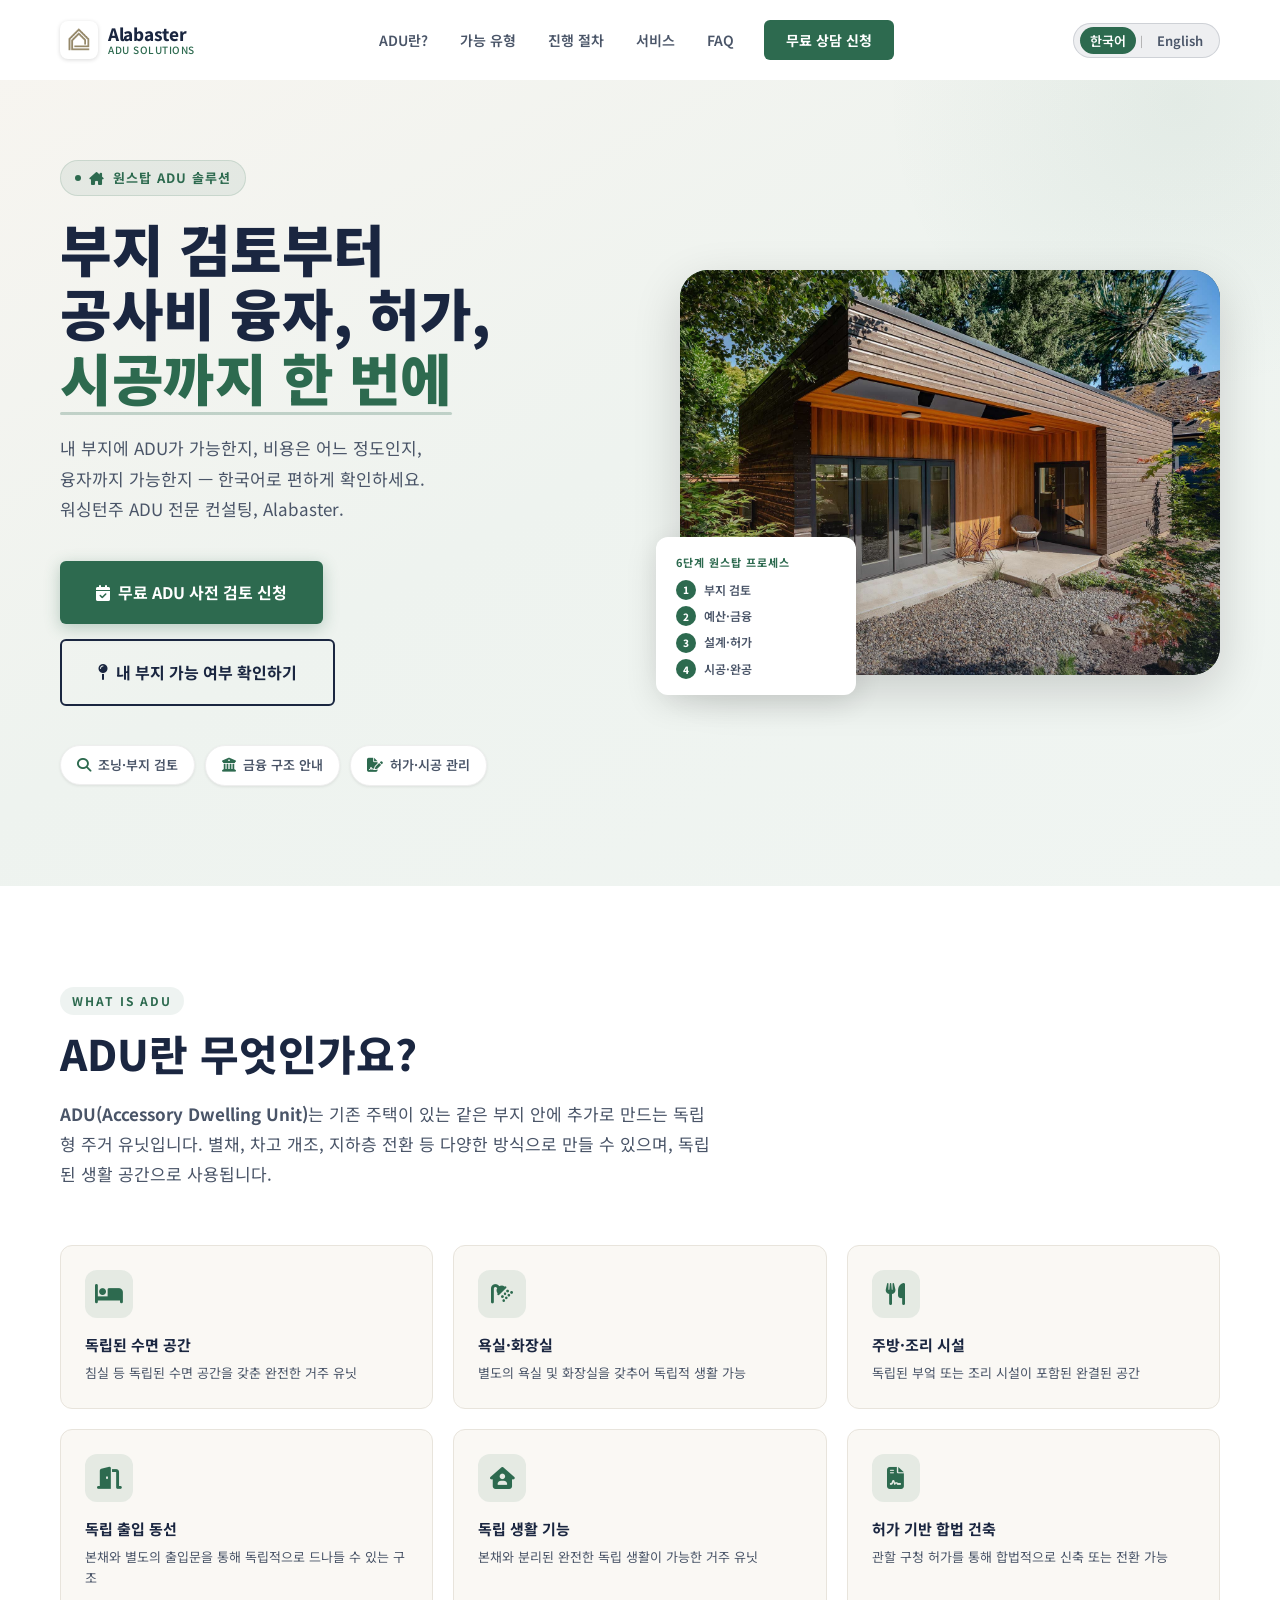
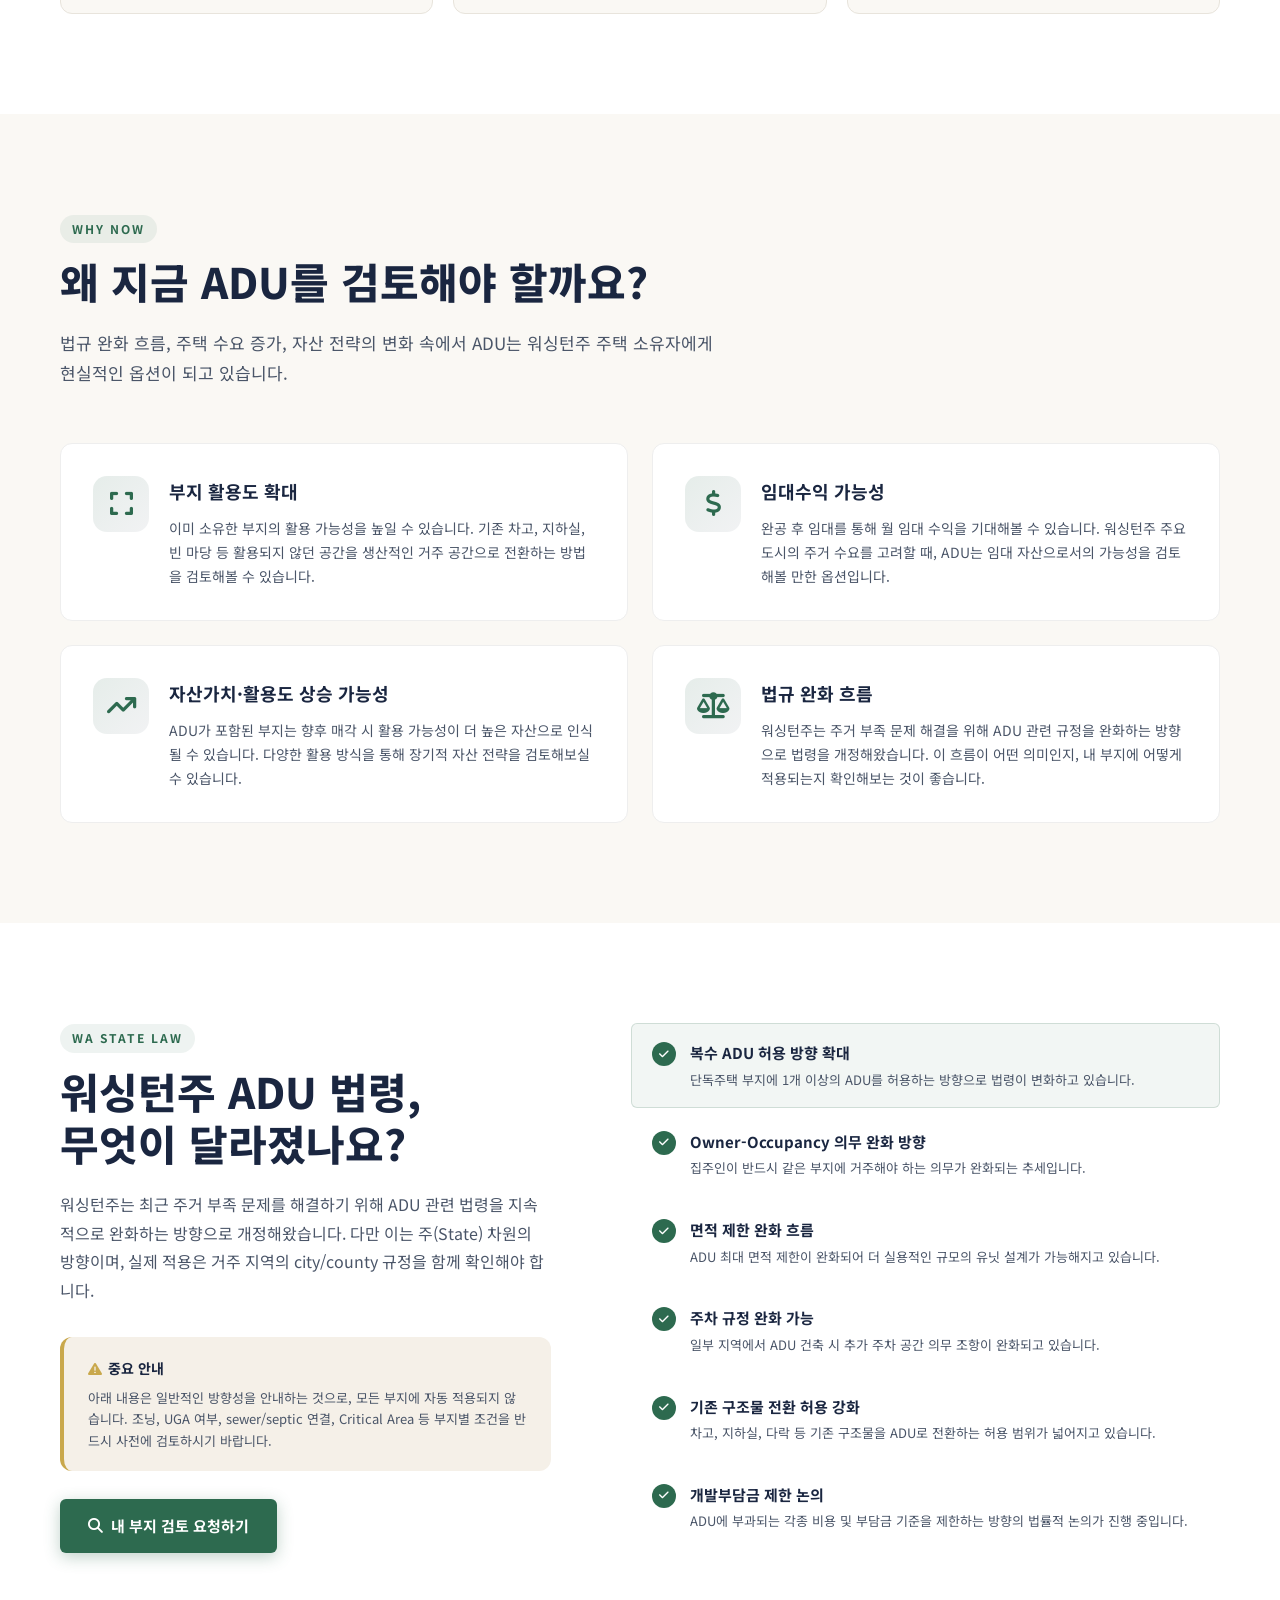
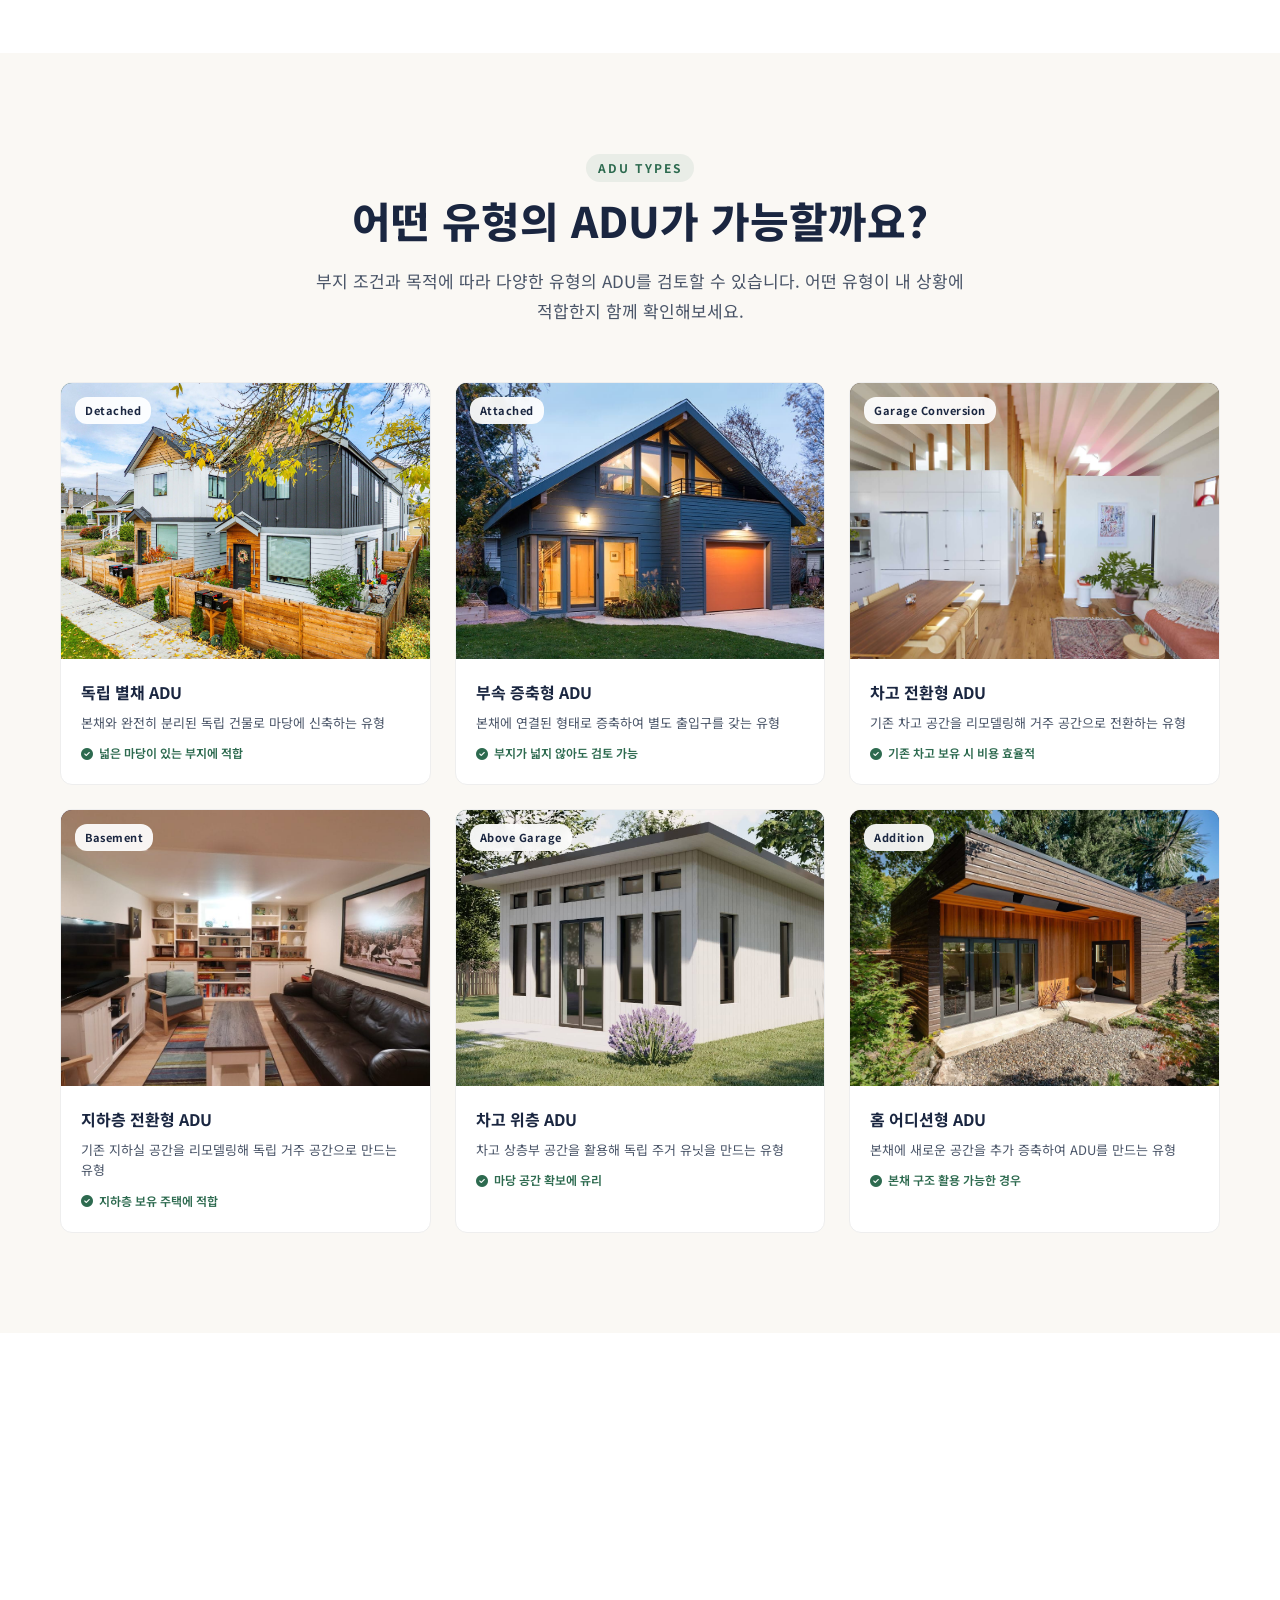
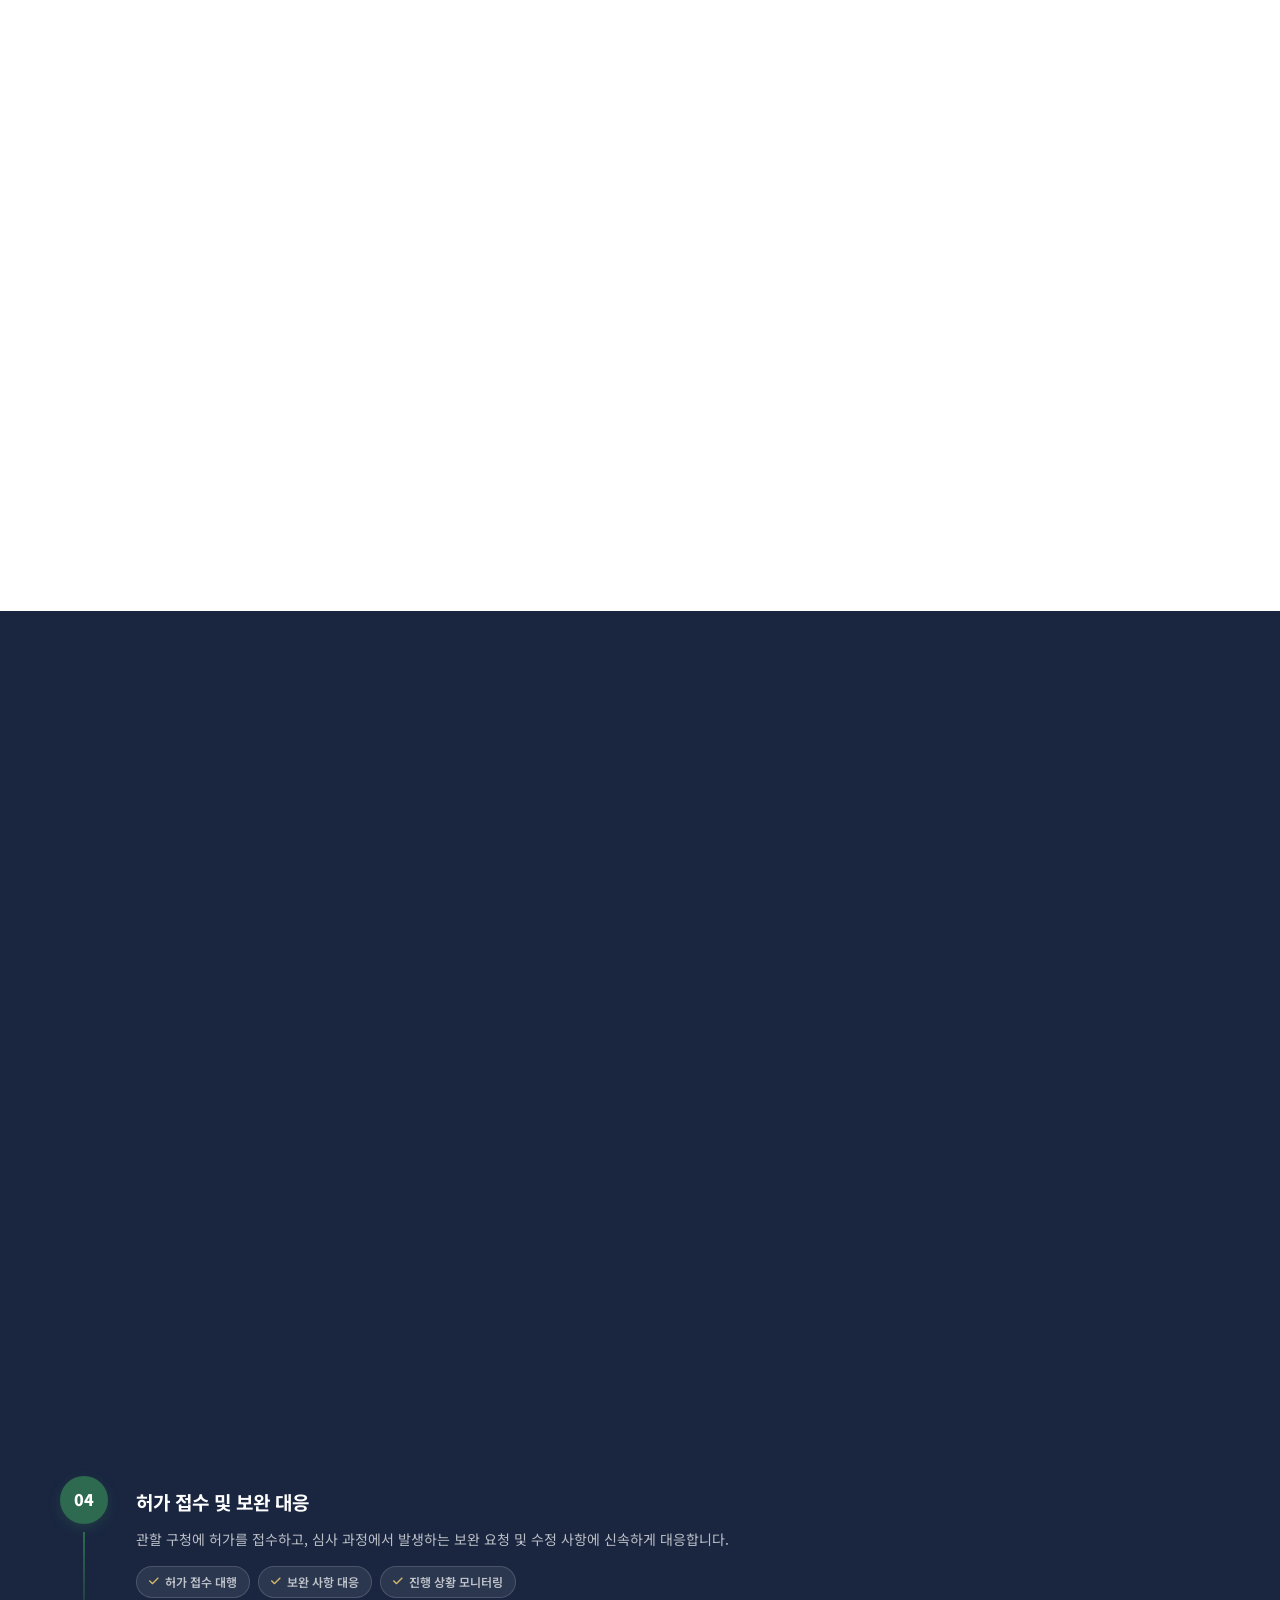
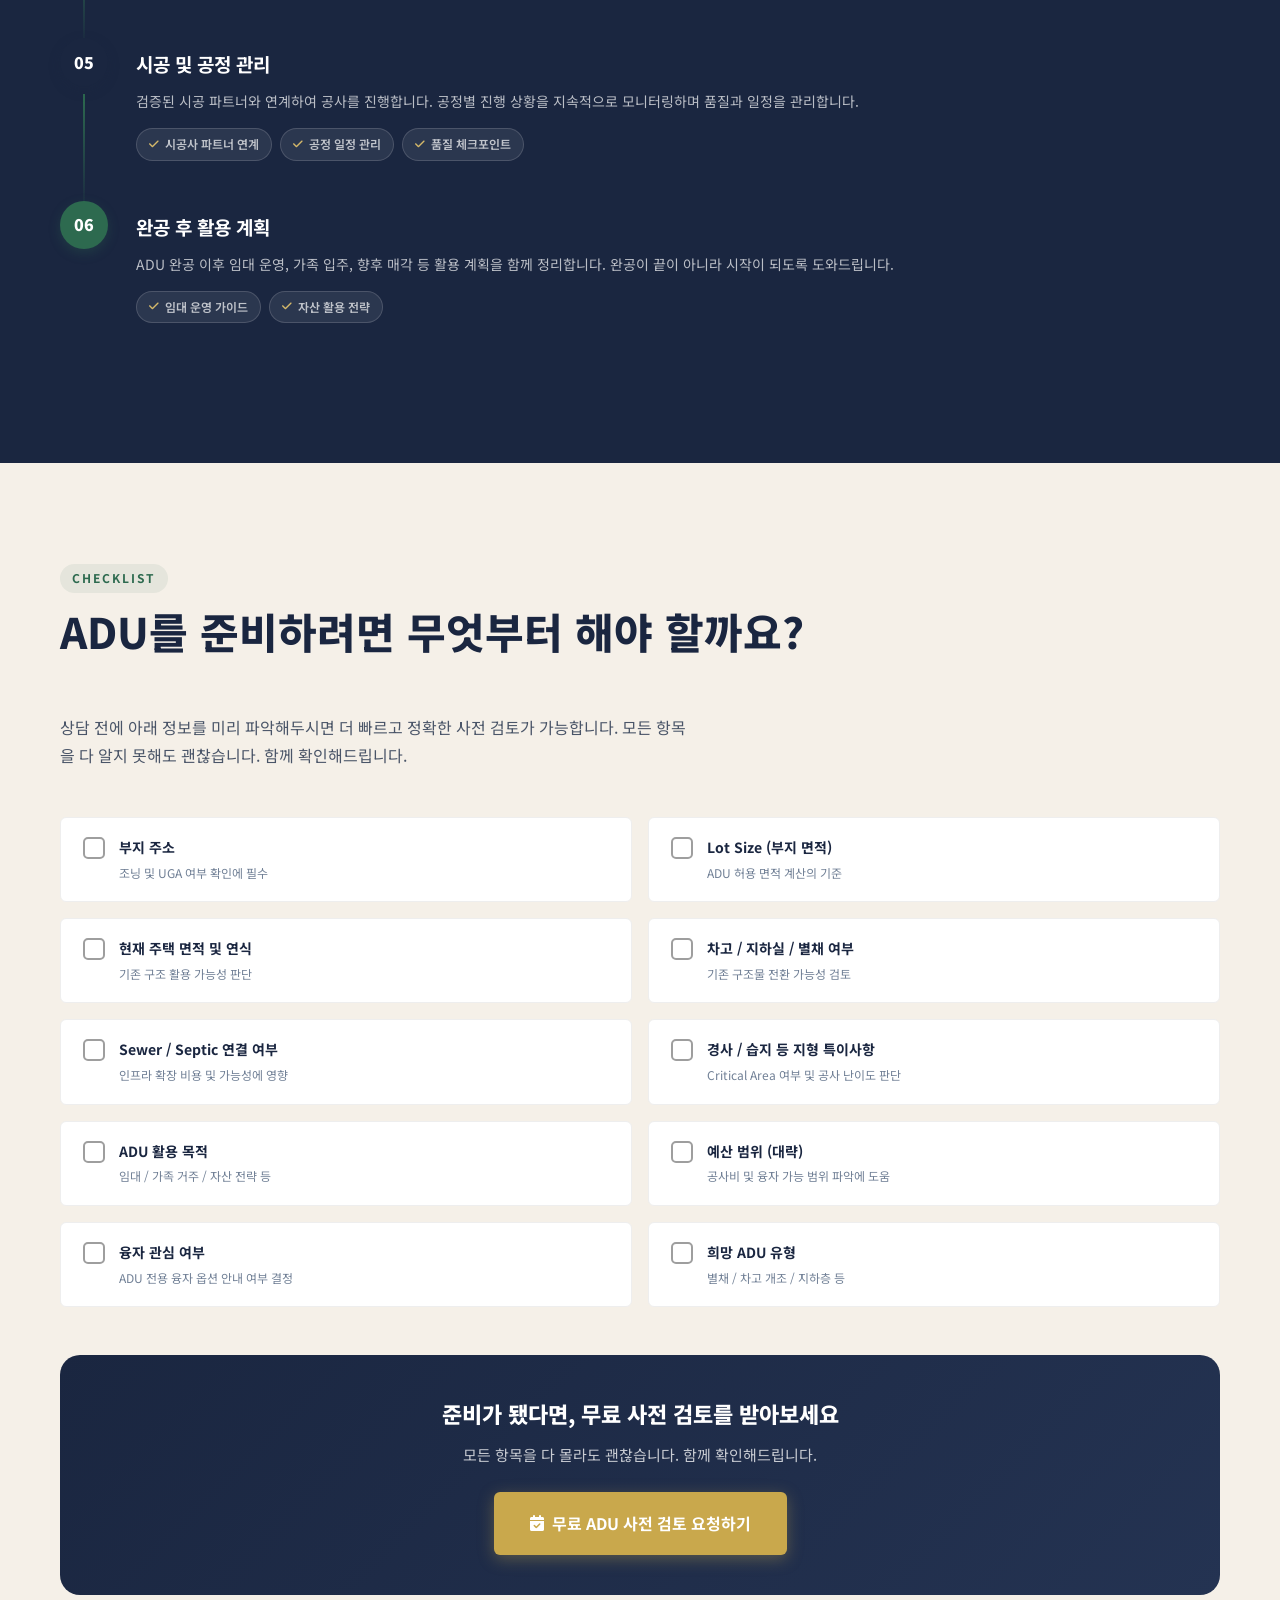
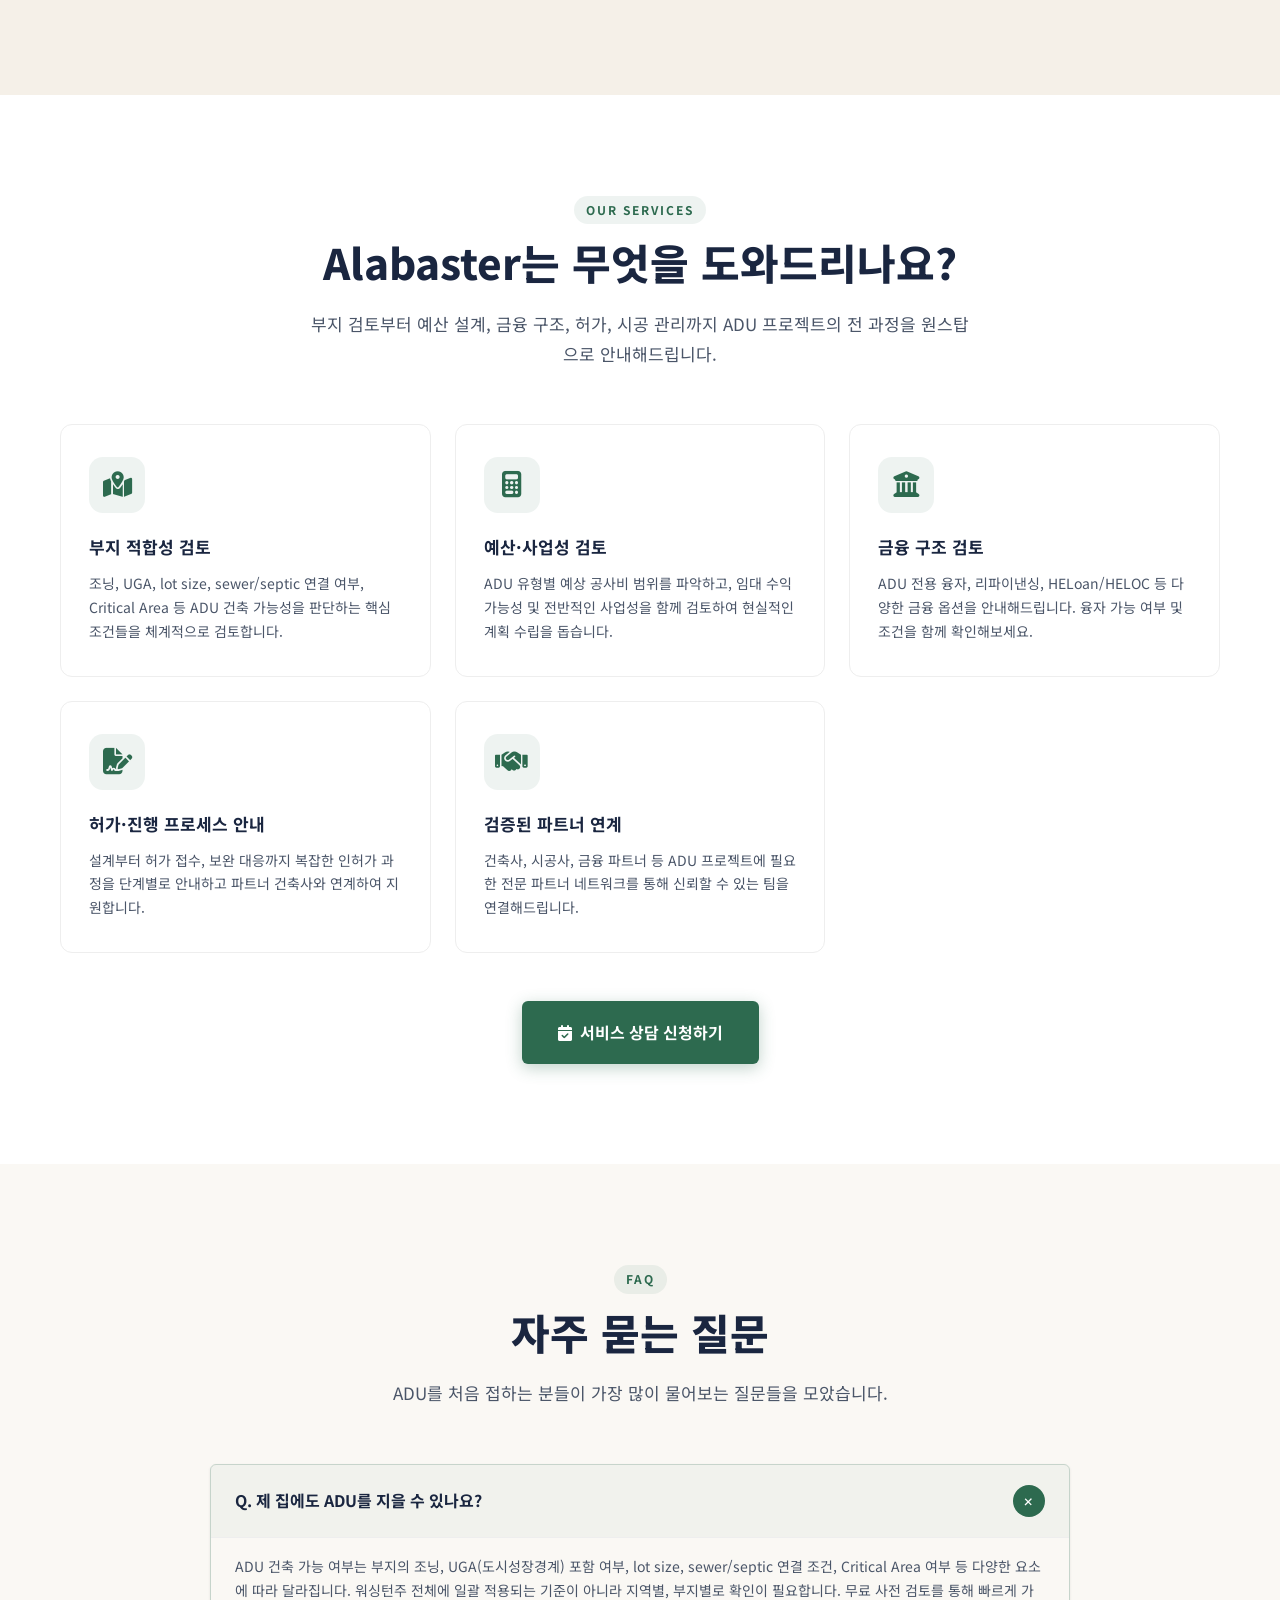
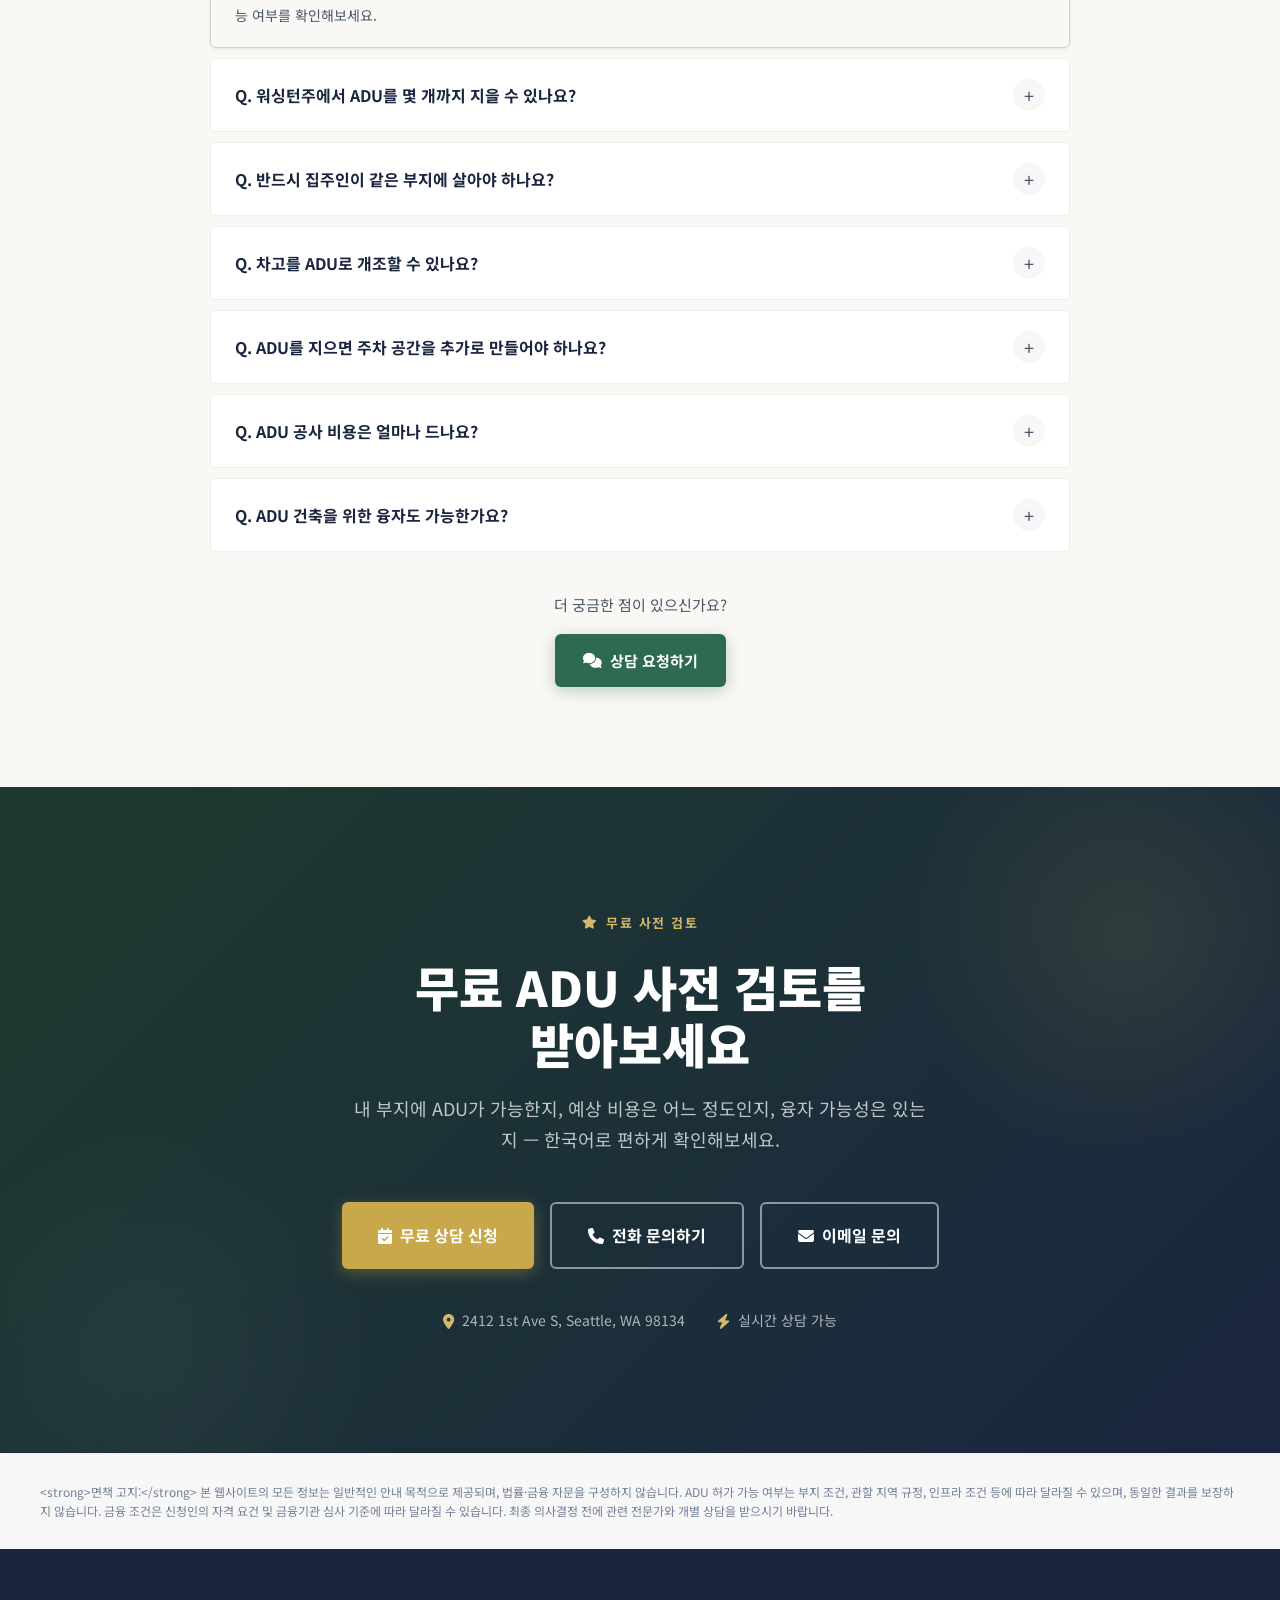
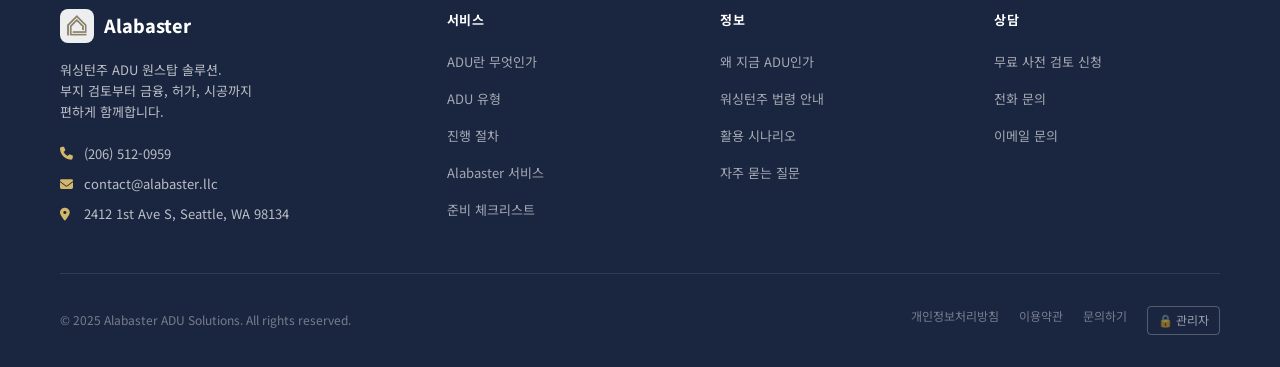
==== alabaster-site/index.html @ 1be141ec "Prepare Alabaster static site for GitHub publishing" ====
<!DOCTYPE html>
<html lang="ko">
<head>
  <meta charset="UTF-8" />
  <meta name="viewport" content="width=device-width, initial-scale=1.0" />
  <title>Alabaster ADU — 원스탑 ADU 솔루션 | 워싱턴주 ADU 전문 컨설팅</title>
  <meta name="description" content="워싱턴주 ADU 전문 컨설팅. 부지 검토부터 금융 구조, 허가, 시공까지 한 번에. 무료 사전 검토 신청." />

  <!-- Fonts -->
  <link rel="preconnect" href="https://fonts.googleapis.com" />
  <link rel="preconnect" href="https://fonts.gstatic.com" crossorigin />
  <link href="https://fonts.googleapis.com/css2?family=Noto+Sans+KR:wght@400;500;600;700;800;900&display=swap" rel="stylesheet" />

  <!-- Font Awesome -->
  <link rel="stylesheet" href="https://cdn.jsdelivr.net/npm/@fortawesome/fontawesome-free@6.5.0/css/all.min.css" />

  <!-- Stylesheet -->
  <link rel="stylesheet" href="css/style.css" />

  <style>
    /* ── Language Toggle ── */
    .nav-right {
      display: flex;
      align-items: center;
      gap: 12px;
      flex-shrink: 0;
    }
    /* lang-toggle 스타일은 css/style.css에서 관리 */
    .mobile-lang-row {
      display: flex;
      align-items: center;
      gap: 6px;
      padding: 12px 20px 8px;
      border-bottom: 1px solid rgba(255,255,255,0.1);
    }
    .mobile-lang-row .lang-btn {
      color: rgba(255,255,255,0.7);
      font-size: 13px;
    }
    .mobile-lang-row .lang-btn.active {
      background: #2d6a4f;
      color: #fff !important;
    }
    .mobile-lang-row .lang-divider {
      color: rgba(255,255,255,0.3);
    }

    /* ── Logo Image ── */
    .logo-mark-img {
      width: 38px;
      height: 38px;
      object-fit: contain;
      display: block;
      border-radius: 8px;
      /* 흰 배경 PNG → 항상 흰 배경 박스로 감싸서 표시 */
      background: #ffffff;
      padding: 4px;
      box-shadow: 0 1px 4px rgba(0,0,0,0.15);
      transition: box-shadow 0.3s;
    }
    header.scrolled .logo-mark-img {
      box-shadow: 0 1px 6px rgba(0,0,0,0.12);
    }
    .footer-logo-mark-img {
      width: 34px;
      height: 34px;
      object-fit: contain;
      display: block;
      border-radius: 8px;
      background: #ffffff;
      padding: 3px;
      opacity: 0.92;
    }
  </style>
</head>
<body>

<!-- ============================================
     HEADER / NAV
     ============================================ -->
<header id="header">
  <nav class="nav-inner">
    <a href="#hero" class="nav-logo">
      <img src="images/logo.png" alt="Alabaster ADU Logo" class="logo-mark-img" />
      <div class="logo-text">
        <span class="logo-name">Alabaster</span>
        <span class="logo-sub">ADU Solutions</span>
      </div>
    </a>

    <ul class="nav-menu">
      <li><a href="#about-adu" class="nav-link" data-i18n="nav.about">ADU란?</a></li>
      <li><a href="#adu-types" class="nav-link" data-i18n="nav.types">가능 유형</a></li>
      <li><a href="#process" class="nav-link" data-i18n="nav.process">진행 절차</a></li>
      <li><a href="#services" class="nav-link" data-i18n="nav.services">서비스</a></li>
      <li><a href="#faq" class="nav-link" data-i18n="nav.faq">FAQ</a></li>
      <li><a href="#contact" class="nav-cta open-modal" data-i18n="nav.cta">무료 상담 신청</a></li>
    </ul>

    <!-- Right side: lang toggle + hamburger -->
    <div class="nav-right">
      <div class="lang-toggle" id="langToggle">
        <button class="lang-btn active" data-lang="ko">한국어</button>
        <span class="lang-divider">|</span>
        <button class="lang-btn" data-lang="en">English</button>
      </div>
      <div class="hamburger" id="hamburger" aria-label="메뉴 열기">
        <span></span>
        <span></span>
        <span></span>
      </div>
    </div>
  </nav>
</header>

<!-- Mobile Menu -->
<div class="mobile-menu" id="mobileMenu">
  <div class="mobile-lang-row">
    <button class="lang-btn active" data-lang="ko">한국어</button>
    <span class="lang-divider">|</span>
    <button class="lang-btn" data-lang="en">English</button>
  </div>
  <a href="#about-adu" class="mobile-nav-link" data-close-menu data-i18n="nav.about">ADU란?</a>
  <a href="#adu-types" class="mobile-nav-link" data-close-menu data-i18n="nav.types">가능 유형</a>
  <a href="#process" class="mobile-nav-link" data-close-menu data-i18n="nav.process">진행 절차</a>
  <a href="#services" class="mobile-nav-link" data-close-menu data-i18n="nav.services">서비스</a>
  <a href="#faq" class="mobile-nav-link" data-close-menu data-i18n="nav.faq">FAQ</a>
  <a href="#contact" class="mobile-nav-cta open-modal" data-close-menu data-i18n="nav.cta">무료 상담 신청</a>
</div>


<!-- ============================================
     HERO SECTION
     ============================================ -->
<section id="hero">
  <div class="hero-inner">
    <!-- Left Content -->
    <div class="hero-content">
      <div class="hero-eyebrow animate-in">
        <i class="fa-solid fa-house-chimney"></i>
        <span data-i18n="hero.eyebrow">원스탑 ADU 솔루션</span>
      </div>

      <h1 class="hero-h1 animate-in animate-in-delay-1" data-i18n-html="hero.h1">
        부지 검토부터<br />
        공사비 융자, 허가,<br />
        <em>시공까지 한 번에</em>
      </h1>

      <p class="hero-desc animate-in animate-in-delay-2" data-i18n-html="hero.desc">
        내 부지에 ADU가 가능한지, 비용은 어느 정도인지,<br />
        융자까지 가능한지 — 한국어로 편하게 확인하세요.<br />
        워싱턴주 ADU 전문 컨설팅, Alabaster.
      </p>

      <div class="hero-cta-group animate-in animate-in-delay-2">
        <a href="#contact" class="btn btn-primary btn-lg open-modal">
          <i class="fa-solid fa-calendar-check"></i>
          <span data-i18n="hero.cta1">무료 ADU 사전 검토 신청</span>
        </a>
        <a href="#checklist" class="btn btn-secondary btn-lg">
          <i class="fa-solid fa-map-pin"></i>
          <span data-i18n="hero.cta2">내 부지 가능 여부 확인하기</span>
        </a>
      </div>

      <div class="hero-badges animate-in animate-in-delay-3">
        <span class="badge">
          <i class="fa-solid fa-magnifying-glass"></i>
          <span data-i18n="hero.badge1">조닝·부지 검토</span>
        </span>
        <span class="badge">
          <i class="fa-solid fa-building-columns"></i>
          <span data-i18n="hero.badge2">금융 구조 안내</span>
        </span>
        <span class="badge">
          <i class="fa-solid fa-file-signature"></i>
          <span data-i18n="hero.badge3">허가·시공 관리</span>
        </span>
      </div>
    </div>

    <!-- Right Visual -->
    <div class="hero-visual animate-in animate-in-delay-2">
      <div class="hero-image-wrap">
        <img
          src="images/hero-adu-new.jpg"
          alt="워싱턴주 ADU 별채 주택 — Alabaster ADU Solutions"
          style="width:100%; height:100%; object-fit:cover; display:block;"
        />
      </div>

      <div class="hero-process-card">
        <div class="card-label" data-i18n="hero.card.label">6단계 원스탑 프로세스</div>
        <div class="process-mini-steps">
          <div class="process-mini-step">
            <span class="step-dot">1</span><span data-i18n="hero.step1">부지 검토</span>
          </div>
          <div class="process-mini-step">
            <span class="step-dot">2</span><span data-i18n="hero.step2">예산·금융</span>
          </div>
          <div class="process-mini-step">
            <span class="step-dot">3</span><span data-i18n="hero.step3">설계·허가</span>
          </div>
          <div class="process-mini-step">
            <span class="step-dot">4</span><span data-i18n="hero.step4">시공·완공</span>
          </div>
        </div>
      </div>
    </div>
  </div>
</section>


<!-- ============================================
     ADU INTRO SECTION
     ============================================ -->
<section id="about-adu" class="section">
  <div class="container">
    <div class="section-header reveal">
      <span class="section-label" data-i18n="about.label">WHAT IS ADU</span>
      <h2 class="section-title" data-i18n="about.title">ADU란 무엇인가요?</h2>
      <p class="section-desc" data-i18n-html="about.desc">
        <strong>ADU(Accessory Dwelling Unit)</strong>는 기존 주택이 있는 같은 부지 안에
        추가로 만드는 독립형 주거 유닛입니다. 별채, 차고 개조, 지하층 전환 등
        다양한 방식으로 만들 수 있으며, 독립된 생활 공간으로 사용됩니다.
      </p>
    </div>

    <div class="adu-feature-cards">
      <div class="feature-card reveal reveal-delay-1">
        <div class="feature-icon"><i class="fa-solid fa-bed"></i></div>
        <div class="feature-title" data-i18n="feat1.title">독립된 수면 공간</div>
        <div class="feature-desc" data-i18n="feat1.desc">침실 등 독립된 수면 공간을 갖춘 완전한 거주 유닛</div>
      </div>
      <div class="feature-card reveal reveal-delay-2">
        <div class="feature-icon"><i class="fa-solid fa-shower"></i></div>
        <div class="feature-title" data-i18n="feat2.title">욕실·화장실</div>
        <div class="feature-desc" data-i18n="feat2.desc">별도의 욕실 및 화장실을 갖추어 독립적 생활 가능</div>
      </div>
      <div class="feature-card reveal reveal-delay-3">
        <div class="feature-icon"><i class="fa-solid fa-utensils"></i></div>
        <div class="feature-title" data-i18n="feat3.title">주방·조리 시설</div>
        <div class="feature-desc" data-i18n="feat3.desc">독립된 부엌 또는 조리 시설이 포함된 완결된 공간</div>
      </div>
      <div class="feature-card reveal reveal-delay-1">
        <div class="feature-icon"><i class="fa-solid fa-door-open"></i></div>
        <div class="feature-title" data-i18n="feat4.title">독립 출입 동선</div>
        <div class="feature-desc" data-i18n="feat4.desc">본채와 별도의 출입문을 통해 독립적으로 드나들 수 있는 구조</div>
      </div>
      <div class="feature-card reveal reveal-delay-2">
        <div class="feature-icon"><i class="fa-solid fa-house-user"></i></div>
        <div class="feature-title" data-i18n="feat5.title">독립 생활 기능</div>
        <div class="feature-desc" data-i18n="feat5.desc">본채와 분리된 완전한 독립 생활이 가능한 거주 유닛</div>
      </div>
      <div class="feature-card reveal reveal-delay-3">
        <div class="feature-icon"><i class="fa-solid fa-file-contract"></i></div>
        <div class="feature-title" data-i18n="feat6.title">허가 기반 합법 건축</div>
        <div class="feature-desc" data-i18n="feat6.desc">관할 구청 허가를 통해 합법적으로 신축 또는 전환 가능</div>
      </div>
    </div>
  </div>
</section>


<!-- ============================================
     WHY ADU NOW SECTION
     ============================================ -->
<section id="why-adu" class="section section-ivory">
  <div class="container">
    <div class="section-header reveal">
      <span class="section-label" data-i18n="why.label">WHY NOW</span>
      <h2 class="section-title" data-i18n="why.title">왜 지금 ADU를 검토해야 할까요?</h2>
      <p class="section-desc" data-i18n="why.desc">
        법규 완화 흐름, 주택 수요 증가, 자산 전략의 변화 속에서
        ADU는 워싱턴주 주택 소유자에게 현실적인 옵션이 되고 있습니다.
      </p>
    </div>

    <div class="why-cards">
      <div class="why-card reveal reveal-delay-1">
        <div class="why-icon"><i class="fa-solid fa-expand"></i></div>
        <div class="why-content">
          <h3 class="why-title" data-i18n="why1.title">부지 활용도 확대</h3>
          <p class="why-desc" data-i18n="why1.desc">
            이미 소유한 부지의 활용 가능성을 높일 수 있습니다.
            기존 차고, 지하실, 빈 마당 등 활용되지 않던 공간을
            생산적인 거주 공간으로 전환하는 방법을 검토해볼 수 있습니다.
          </p>
        </div>
      </div>

      <div class="why-card reveal reveal-delay-2">
        <div class="why-icon"><i class="fa-solid fa-dollar-sign"></i></div>
        <div class="why-content">
          <h3 class="why-title" data-i18n="why2.title">임대수익 가능성</h3>
          <p class="why-desc" data-i18n="why2.desc">
            완공 후 임대를 통해 월 임대 수익을 기대해볼 수 있습니다.
            워싱턴주 주요 도시의 주거 수요를 고려할 때,
            ADU는 임대 자산으로서의 가능성을 검토해볼 만한 옵션입니다.
          </p>
        </div>
      </div>

      <div class="why-card reveal reveal-delay-3">
        <div class="why-icon"><i class="fa-solid fa-arrow-trend-up"></i></div>
        <div class="why-content">
          <h3 class="why-title" data-i18n="why3.title">자산가치·활용도 상승 가능성</h3>
          <p class="why-desc" data-i18n="why3.desc">
            ADU가 포함된 부지는 향후 매각 시 활용 가능성이 더 높은
            자산으로 인식될 수 있습니다. 다양한 활용 방식을 통해
            장기적 자산 전략을 검토해보실 수 있습니다.
          </p>
        </div>
      </div>

      <div class="why-card reveal reveal-delay-4">
        <div class="why-icon"><i class="fa-solid fa-scale-balanced"></i></div>
        <div class="why-content">
          <h3 class="why-title" data-i18n="why4.title">법규 완화 흐름</h3>
          <p class="why-desc" data-i18n="why4.desc">
            워싱턴주는 주거 부족 문제 해결을 위해 ADU 관련
            규정을 완화하는 방향으로 법령을 개정해왔습니다.
            이 흐름이 어떤 의미인지, 내 부지에 어떻게 적용되는지
            확인해보는 것이 좋습니다.
          </p>
        </div>
      </div>
    </div>
  </div>
</section>


<!-- ============================================
     WA STATE LAW SECTION
     ============================================ -->
<section id="wa-law" class="section">
  <div class="container">
    <div class="law-layout">
      <div class="law-left reveal">
        <span class="section-label" data-i18n="law.label">WA STATE LAW</span>
        <h2 class="section-title" data-i18n-html="law.title">워싱턴주 ADU 법령,<br />무엇이 달라졌나요?</h2>
        <p class="law-description" data-i18n="law.desc">
          워싱턴주는 최근 주거 부족 문제를 해결하기 위해
          ADU 관련 법령을 지속적으로 완화하는 방향으로 개정해왔습니다.
          다만 이는 주(State) 차원의 방향이며, 실제 적용은
          거주 지역의 city/county 규정을 함께 확인해야 합니다.
        </p>

        <div class="law-note-box">
          <h4><i class="fa-solid fa-triangle-exclamation" style="color:var(--color-gold);margin-right:6px;"></i><span data-i18n="law.note.title">중요 안내</span></h4>
          <p data-i18n="law.note.desc">
            아래 내용은 일반적인 방향성을 안내하는 것으로,
            모든 부지에 자동 적용되지 않습니다.
            조닝, UGA 여부, sewer/septic 연결, Critical Area 등
            부지별 조건을 반드시 사전에 검토하시기 바랍니다.
          </p>
        </div>

        <div class="law-cta-wrap">
          <a href="#contact" class="btn btn-primary open-modal">
            <i class="fa-solid fa-magnifying-glass"></i>
            <span data-i18n="law.cta">내 부지 검토 요청하기</span>
          </a>
        </div>
      </div>

      <div class="law-right">
        <div class="law-checklist reveal reveal-delay-1">
          <div class="law-item active">
            <div class="law-check"><i class="fa-solid fa-check" style="font-size:11px;"></i></div>
            <div class="law-item-content">
              <div class="law-item-title" data-i18n="law1.title">복수 ADU 허용 방향 확대</div>
              <div class="law-item-desc" data-i18n="law1.desc">단독주택 부지에 1개 이상의 ADU를 허용하는 방향으로 법령이 변화하고 있습니다.</div>
            </div>
          </div>

          <div class="law-item">
            <div class="law-check"><i class="fa-solid fa-check" style="font-size:11px;"></i></div>
            <div class="law-item-content">
              <div class="law-item-title" data-i18n="law2.title">Owner-Occupancy 의무 완화 방향</div>
              <div class="law-item-desc" data-i18n="law2.desc">집주인이 반드시 같은 부지에 거주해야 하는 의무가 완화되는 추세입니다.</div>
            </div>
          </div>

          <div class="law-item">
            <div class="law-check"><i class="fa-solid fa-check" style="font-size:11px;"></i></div>
            <div class="law-item-content">
              <div class="law-item-title" data-i18n="law3.title">면적 제한 완화 흐름</div>
              <div class="law-item-desc" data-i18n="law3.desc">ADU 최대 면적 제한이 완화되어 더 실용적인 규모의 유닛 설계가 가능해지고 있습니다.</div>
            </div>
          </div>

          <div class="law-item">
            <div class="law-check"><i class="fa-solid fa-check" style="font-size:11px;"></i></div>
            <div class="law-item-content">
              <div class="law-item-title" data-i18n="law4.title">주차 규정 완화 가능</div>
              <div class="law-item-desc" data-i18n="law4.desc">일부 지역에서 ADU 건축 시 추가 주차 공간 의무 조항이 완화되고 있습니다.</div>
            </div>
          </div>

          <div class="law-item">
            <div class="law-check"><i class="fa-solid fa-check" style="font-size:11px;"></i></div>
            <div class="law-item-content">
              <div class="law-item-title" data-i18n="law5.title">기존 구조물 전환 허용 강화</div>
              <div class="law-item-desc" data-i18n="law5.desc">차고, 지하실, 다락 등 기존 구조물을 ADU로 전환하는 허용 범위가 넓어지고 있습니다.</div>
            </div>
          </div>

          <div class="law-item">
            <div class="law-check"><i class="fa-solid fa-check" style="font-size:11px;"></i></div>
            <div class="law-item-content">
              <div class="law-item-title" data-i18n="law6.title">개발부담금 제한 논의</div>
              <div class="law-item-desc" data-i18n="law6.desc">ADU에 부과되는 각종 비용 및 부담금 기준을 제한하는 방향의 법률적 논의가 진행 중입니다.</div>
            </div>
          </div>
        </div>
      </div>
    </div>
  </div>
</section>


<!-- ============================================
     ADU TYPES SECTION
     ============================================ -->
<section id="adu-types" class="section section-ivory">
  <div class="container">
    <div class="section-header section-header--center reveal">
      <span class="section-label" data-i18n="types.label">ADU TYPES</span>
      <h2 class="section-title" data-i18n="types.title">어떤 유형의 ADU가 가능할까요?</h2>
      <p class="section-desc" data-i18n="types.desc">
        부지 조건과 목적에 따라 다양한 유형의 ADU를 검토할 수 있습니다.
        어떤 유형이 내 상황에 적합한지 함께 확인해보세요.
      </p>
    </div>

    <div class="type-cards">
      <div class="type-card reveal reveal-delay-1">
        <div class="type-card-image" style="background: #1e4d34; position:relative;">
          <img src="images/type-detached.jpg" alt="독립 별채 ADU" style="width:100%;height:100%;object-fit:cover;position:absolute;inset:0;" />
          <span class="type-tag">Detached</span>
        </div>
        <div class="type-card-body">
          <div class="type-card-title" data-i18n="type1.title">독립 별채 ADU</div>
          <div class="type-card-desc" data-i18n="type1.desc">본채와 완전히 분리된 독립 건물로 마당에 신축하는 유형</div>
          <div class="type-card-fit"><i class="fa-solid fa-check-circle"></i> <span data-i18n="type1.fit">넓은 마당이 있는 부지에 적합</span></div>
        </div>
      </div>

      <div class="type-card reveal reveal-delay-2">
        <div class="type-card-image" style="background: #1a2640; position:relative;">
          <img src="images/type-attached.jpg" alt="부속 증축형 ADU" style="width:100%;height:100%;object-fit:cover;position:absolute;inset:0;" />
          <span class="type-tag">Attached</span>
        </div>
        <div class="type-card-body">
          <div class="type-card-title" data-i18n="type2.title">부속 증축형 ADU</div>
          <div class="type-card-desc" data-i18n="type2.desc">본채에 연결된 형태로 증축하여 별도 출입구를 갖는 유형</div>
          <div class="type-card-fit"><i class="fa-solid fa-check-circle"></i> <span data-i18n="type2.fit">부지가 넓지 않아도 검토 가능</span></div>
        </div>
      </div>

      <div class="type-card reveal reveal-delay-3">
        <div class="type-card-image" style="background: #3d2b1f; position:relative;">
          <img src="images/type-garage.jpg" alt="차고 전환형 ADU" style="width:100%;height:100%;object-fit:cover;position:absolute;inset:0;" />
          <span class="type-tag">Garage Conversion</span>
        </div>
        <div class="type-card-body">
          <div class="type-card-title" data-i18n="type3.title">차고 전환형 ADU</div>
          <div class="type-card-desc" data-i18n="type3.desc">기존 차고 공간을 리모델링해 거주 공간으로 전환하는 유형</div>
          <div class="type-card-fit"><i class="fa-solid fa-check-circle"></i> <span data-i18n="type3.fit">기존 차고 보유 시 비용 효율적</span></div>
        </div>
      </div>

      <div class="type-card reveal reveal-delay-1">
        <div class="type-card-image" style="background: #2b1a3d; position:relative;">
          <img src="images/type-basement.jpg" alt="지하층 전환형 ADU" style="width:100%;height:100%;object-fit:cover;position:absolute;inset:0;" />
          <span class="type-tag">Basement</span>
        </div>
        <div class="type-card-body">
          <div class="type-card-title" data-i18n="type4.title">지하층 전환형 ADU</div>
          <div class="type-card-desc" data-i18n="type4.desc">기존 지하실 공간을 리모델링해 독립 거주 공간으로 만드는 유형</div>
          <div class="type-card-fit"><i class="fa-solid fa-check-circle"></i> <span data-i18n="type4.fit">지하층 보유 주택에 적합</span></div>
        </div>
      </div>

      <div class="type-card reveal reveal-delay-2">
        <div class="type-card-image" style="background: #1a3d2b; position:relative;">
          <img src="images/type-above-garage.jpg" alt="차고 위층 ADU" style="width:100%;height:100%;object-fit:cover;position:absolute;inset:0;" />
          <span class="type-tag">Above Garage</span>
        </div>
        <div class="type-card-body">
          <div class="type-card-title" data-i18n="type5.title">차고 위층 ADU</div>
          <div class="type-card-desc" data-i18n="type5.desc">차고 상층부 공간을 활용해 독립 주거 유닛을 만드는 유형</div>
          <div class="type-card-fit"><i class="fa-solid fa-check-circle"></i> <span data-i18n="type5.fit">마당 공간 확보에 유리</span></div>
        </div>
      </div>

      <div class="type-card reveal reveal-delay-3">
        <div class="type-card-image" style="background: #3d1a1a; position:relative;">
          <img src="images/type-addition.jpg" alt="홈 어디션형 ADU" style="width:100%;height:100%;object-fit:cover;position:absolute;inset:0;" />
          <span class="type-tag">Addition</span>
        </div>
        <div class="type-card-body">
          <div class="type-card-title" data-i18n="type6.title">홈 어디션형 ADU</div>
          <div class="type-card-desc" data-i18n="type6.desc">본채에 새로운 공간을 추가 증축하여 ADU를 만드는 유형</div>
          <div class="type-card-fit"><i class="fa-solid fa-check-circle"></i> <span data-i18n="type6.fit">본채 구조 활용 가능한 경우</span></div>
        </div>
      </div>
    </div>
  </div>
</section>


<!-- ============================================
     USE CASES SECTION
     ============================================ -->
<section id="use-cases" class="section">
  <div class="container">
    <div class="section-header reveal">
      <span class="section-label" data-i18n="use.label">USE CASES</span>
      <h2 class="section-title" data-i18n="use.title">ADU는 이렇게 활용할 수 있습니다</h2>
      <p class="section-desc" data-i18n="use.desc">
        ADU는 단순한 증축이 아니라 주거 전략이자 자산 활용 방법입니다.
        내 상황에 맞는 활용 시나리오를 찾아보세요.
      </p>
    </div>

    <div class="usecase-cards">
      <div class="usecase-card reveal reveal-delay-1">
        <div class="usecase-icon">💰</div>
        <span class="usecase-label label-rental">Rental</span>
        <h3 class="usecase-title" data-i18n="use1.title">임대수익형</h3>
        <p class="usecase-desc" data-i18n="use1.desc">
          장기 임대 또는 단기 임대를 통해 추가 임대 소득을 기대해볼 수 있습니다.
          모기지 부담 완화, 생활비 보완 등 다양한 재무적 효과를 검토해보세요.
        </p>
      </div>

      <div class="usecase-card reveal reveal-delay-2">
        <div class="usecase-icon">👨‍👩‍👧‍👦</div>
        <span class="usecase-label label-family">Family</span>
        <h3 class="usecase-title" data-i18n="use2.title">가족 거주형</h3>
        <p class="usecase-desc" data-i18n="use2.desc">
          부모님, 성인 자녀, 친인척이 같은 부지 안에서 가까이 살면서도
          각자의 독립적인 공간을 유지할 수 있는 멀티제너레이션 주거 방식입니다.
        </p>
      </div>

      <div class="usecase-card reveal reveal-delay-3">
        <div class="usecase-icon">🔐</div>
        <span class="usecase-label label-privacy">Privacy</span>
        <h3 class="usecase-title" data-i18n="use3.title">세대 분리형</h3>
        <p class="usecase-desc" data-i18n="use3.desc">
          같은 부지 안에서 완전히 독립된 별채를 통해 세대 간 프라이버시를
          확보하면서도 가족 가까이 거주할 수 있는 형태입니다.
        </p>
      </div>

      <div class="usecase-card reveal reveal-delay-1">
        <div class="usecase-icon">🔄</div>
        <span class="usecase-label label-flex">Flex Use</span>
        <h3 class="usecase-title" data-i18n="use4.title">미래 대비형</h3>
        <p class="usecase-desc" data-i18n="use4.desc">
          지금 당장 사용하지 않더라도 향후 필요에 따라 임대, 가족 거주,
          재택근무 공간 등으로 유연하게 활용할 수 있는 장기적 선택입니다.
        </p>
      </div>

      <div class="usecase-card reveal reveal-delay-2">
        <div class="usecase-icon">📈</div>
        <span class="usecase-label label-asset">Long-term Asset</span>
        <h3 class="usecase-title" data-i18n="use5.title">장기 자산 전략형</h3>
        <p class="usecase-desc" data-i18n="use5.desc">
          ADU가 있는 부지는 매각 시 다양한 활용 가능성으로 시장에서
          주목받을 수 있습니다. 장기적 자산 포트폴리오 관점에서 검토해보세요.
        </p>
      </div>
    </div>
  </div>
</section>


<!-- ============================================
     PROCESS SECTION
     ============================================ -->
<section id="process" class="section section-navy">
  <div class="container">
    <div class="section-header reveal">
      <span class="section-label section-label--light" data-i18n="proc.label">PROCESS</span>
      <h2 class="section-title section-title--white" data-i18n="proc.title">ADU는 어떤 순서로 진행되나요?</h2>
      <p class="section-desc section-desc--white" data-i18n="proc.desc">
        복잡해 보이는 ADU 프로젝트, 단계별로 정리하면 훨씬 명확해집니다.
        Alabaster가 각 단계에서 함께합니다.
      </p>
    </div>

    <div class="process-steps">
      <div class="process-step reveal">
        <div class="step-number-wrap">
          <div class="step-number">01</div>
        </div>
        <div class="step-content">
          <h3 class="step-title" style="color:#fff;" data-i18n="proc1.title">부지 적합성 및 조닝 검토</h3>
          <p class="step-desc" style="color:rgba(255,255,255,0.7);" data-i18n="proc1.desc">
            부지 주소와 기본 정보를 바탕으로 ADU 건축이 가능한 조건인지 확인합니다.
            조닝, UGA(도시성장경계), lot size, sewer/septic 여부 등 핵심 항목을 검토합니다.
          </p>
          <div class="step-checks">
            <span class="step-check" style="background:rgba(255,255,255,0.08);border-color:rgba(255,255,255,0.15);color:rgba(255,255,255,0.7);">
              <i class="fa-solid fa-check" style="color:var(--color-gold-light);"></i><span data-i18n="proc1.c1">조닝 코드 확인</span>
            </span>
            <span class="step-check" style="background:rgba(255,255,255,0.08);border-color:rgba(255,255,255,0.15);color:rgba(255,255,255,0.7);">
              <i class="fa-solid fa-check" style="color:var(--color-gold-light);"></i><span data-i18n="proc1.c2">Lot 크기 검토</span>
            </span>
            <span class="step-check" style="background:rgba(255,255,255,0.08);border-color:rgba(255,255,255,0.15);color:rgba(255,255,255,0.7);">
              <i class="fa-solid fa-check" style="color:var(--color-gold-light);"></i><span data-i18n="proc1.c3">인프라 조건 확인</span>
            </span>
          </div>
        </div>
      </div>

      <div class="process-step reveal">
        <div class="step-number-wrap">
          <div class="step-number">02</div>
        </div>
        <div class="step-content">
          <h3 class="step-title" style="color:#fff;" data-i18n="proc2.title">예산 및 금융 구조 검토</h3>
          <p class="step-desc" style="color:rgba(255,255,255,0.7);" data-i18n="proc2.desc">
            예상 공사비 범위를 파악하고, 융자 가능 여부 및 금융 구조를 함께 검토합니다.
            ADU 전용 융자 상품, 리파이낸싱 가능성 등 다양한 옵션을 안내해드립니다.
          </p>
          <div class="step-checks">
            <span class="step-check" style="background:rgba(255,255,255,0.08);border-color:rgba(255,255,255,0.15);color:rgba(255,255,255,0.7);">
              <i class="fa-solid fa-check" style="color:var(--color-gold-light);"></i><span data-i18n="proc2.c1">예상 공사비 산정</span>
            </span>
            <span class="step-check" style="background:rgba(255,255,255,0.08);border-color:rgba(255,255,255,0.15);color:rgba(255,255,255,0.7);">
              <i class="fa-solid fa-check" style="color:var(--color-gold-light);"></i><span data-i18n="proc2.c2">융자 옵션 검토</span>
            </span>
            <span class="step-check" style="background:rgba(255,255,255,0.08);border-color:rgba(255,255,255,0.15);color:rgba(255,255,255,0.7);">
              <i class="fa-solid fa-check" style="color:var(--color-gold-light);"></i><span data-i18n="proc2.c3">사업성 분석</span>
            </span>
          </div>
        </div>
      </div>

      <div class="process-step reveal">
        <div class="step-number-wrap">
          <div class="step-number">03</div>
        </div>
        <div class="step-content">
          <h3 class="step-title" style="color:#fff;" data-i18n="proc3.title">설계 및 인허가 준비</h3>
          <p class="step-desc" style="color:rgba(255,255,255,0.7);" data-i18n="proc3.desc">
            검증된 건축사 파트너와 연계하여 ADU 설계를 진행하고,
            허가 신청에 필요한 도면 및 서류를 준비합니다.
          </p>
          <div class="step-checks">
            <span class="step-check" style="background:rgba(255,255,255,0.08);border-color:rgba(255,255,255,0.15);color:rgba(255,255,255,0.7);">
              <i class="fa-solid fa-check" style="color:var(--color-gold-light);"></i><span data-i18n="proc3.c1">건축사 파트너 연계</span>
            </span>
            <span class="step-check" style="background:rgba(255,255,255,0.08);border-color:rgba(255,255,255,0.15);color:rgba(255,255,255,0.7);">
              <i class="fa-solid fa-check" style="color:var(--color-gold-light);"></i><span data-i18n="proc3.c2">설계 도면 작성</span>
            </span>
            <span class="step-check" style="background:rgba(255,255,255,0.08);border-color:rgba(255,255,255,0.15);color:rgba(255,255,255,0.7);">
              <i class="fa-solid fa-check" style="color:var(--color-gold-light);"></i><span data-i18n="proc3.c3">허가 서류 준비</span>
            </span>
          </div>
        </div>
      </div>

      <div class="process-step reveal">
        <div class="step-number-wrap">
          <div class="step-number">04</div>
        </div>
        <div class="step-content">
          <h3 class="step-title" style="color:#fff;" data-i18n="proc4.title">허가 접수 및 보완 대응</h3>
          <p class="step-desc" style="color:rgba(255,255,255,0.7);" data-i18n="proc4.desc">
            관할 구청에 허가를 접수하고, 심사 과정에서 발생하는 보완 요청 및
            수정 사항에 신속하게 대응합니다. 허가 취득까지 전 과정을 지원합니다.
          </p>
          <div class="step-checks">
            <span class="step-check" style="background:rgba(255,255,255,0.08);border-color:rgba(255,255,255,0.15);color:rgba(255,255,255,0.7);">
              <i class="fa-solid fa-check" style="color:var(--color-gold-light);"></i><span data-i18n="proc4.c1">허가 접수 대행</span>
            </span>
            <span class="step-check" style="background:rgba(255,255,255,0.08);border-color:rgba(255,255,255,0.15);color:rgba(255,255,255,0.7);">
              <i class="fa-solid fa-check" style="color:var(--color-gold-light);"></i><span data-i18n="proc4.c2">보완 사항 대응</span>
            </span>
            <span class="step-check" style="background:rgba(255,255,255,0.08);border-color:rgba(255,255,255,0.15);color:rgba(255,255,255,0.7);">
              <i class="fa-solid fa-check" style="color:var(--color-gold-light);"></i><span data-i18n="proc4.c3">진행 상황 모니터링</span>
            </span>
          </div>
        </div>
      </div>

      <div class="process-step reveal">
        <div class="step-number-wrap">
          <div class="step-number">05</div>
        </div>
        <div class="step-content">
          <h3 class="step-title" style="color:#fff;" data-i18n="proc5.title">시공 및 공정 관리</h3>
          <p class="step-desc" style="color:rgba(255,255,255,0.7);" data-i18n="proc5.desc">
            검증된 시공 파트너와 연계하여 공사를 진행합니다.
            공정별 진행 상황을 지속적으로 모니터링하며 품질과 일정을 관리합니다.
          </p>
          <div class="step-checks">
            <span class="step-check" style="background:rgba(255,255,255,0.08);border-color:rgba(255,255,255,0.15);color:rgba(255,255,255,0.7);">
              <i class="fa-solid fa-check" style="color:var(--color-gold-light);"></i><span data-i18n="proc5.c1">시공사 파트너 연계</span>
            </span>
            <span class="step-check" style="background:rgba(255,255,255,0.08);border-color:rgba(255,255,255,0.15);color:rgba(255,255,255,0.7);">
              <i class="fa-solid fa-check" style="color:var(--color-gold-light);"></i><span data-i18n="proc5.c2">공정 일정 관리</span>
            </span>
            <span class="step-check" style="background:rgba(255,255,255,0.08);border-color:rgba(255,255,255,0.15);color:rgba(255,255,255,0.7);">
              <i class="fa-solid fa-check" style="color:var(--color-gold-light);"></i><span data-i18n="proc5.c3">품질 체크포인트</span>
            </span>
          </div>
        </div>
      </div>

      <div class="process-step reveal">
        <div class="step-number-wrap">
          <div class="step-number">06</div>
        </div>
        <div class="step-content">
          <h3 class="step-title" style="color:#fff;" data-i18n="proc6.title">완공 후 활용 계획</h3>
          <p class="step-desc" style="color:rgba(255,255,255,0.7);" data-i18n="proc6.desc">
            ADU 완공 이후 임대 운영, 가족 입주, 향후 매각 등 활용 계획을
            함께 정리합니다. 완공이 끝이 아니라 시작이 되도록 도와드립니다.
          </p>
          <div class="step-checks">
            <span class="step-check" style="background:rgba(255,255,255,0.08);border-color:rgba(255,255,255,0.15);color:rgba(255,255,255,0.7);">
              <i class="fa-solid fa-check" style="color:var(--color-gold-light);"></i><span data-i18n="proc6.c1">임대 운영 가이드</span>
            </span>
            <span class="step-check" style="background:rgba(255,255,255,0.08);border-color:rgba(255,255,255,0.15);color:rgba(255,255,255,0.7);">
              <i class="fa-solid fa-check" style="color:var(--color-gold-light);"></i><span data-i18n="proc6.c2">자산 활용 전략</span>
            </span>
          </div>
        </div>
      </div>
    </div>
  </div>
</section>


<!-- ============================================
     CHECKLIST SECTION
     ============================================ -->
<section id="checklist" class="section section-beige">
  <div class="container">
    <div class="section-header reveal">
      <span class="section-label" data-i18n="chk.label">CHECKLIST</span>
      <h2 class="section-title" data-i18n="chk.title">ADU를 준비하려면 무엇부터 해야 할까요?</h2>
    </div>
    <p class="checklist-intro reveal" data-i18n="chk.intro">
      상담 전에 아래 정보를 미리 파악해두시면 더 빠르고 정확한 사전 검토가 가능합니다.
      모든 항목을 다 알지 못해도 괜찮습니다. 함께 확인해드립니다.
    </p>

    <div class="checklist-grid">
      <label class="checklist-item reveal reveal-delay-1">
        <input type="checkbox" />
        <div class="checklist-box"><i class="fa-solid fa-check" style="font-size:12px;"></i></div>
        <div class="checklist-text">
          <div class="checklist-title" data-i18n="chk1.title">부지 주소</div>
          <div class="checklist-hint" data-i18n="chk1.hint">조닝 및 UGA 여부 확인에 필수</div>
        </div>
      </label>

      <label class="checklist-item reveal reveal-delay-2">
        <input type="checkbox" />
        <div class="checklist-box"><i class="fa-solid fa-check" style="font-size:12px;"></i></div>
        <div class="checklist-text">
          <div class="checklist-title" data-i18n="chk2.title">Lot Size (부지 면적)</div>
          <div class="checklist-hint" data-i18n="chk2.hint">ADU 허용 면적 계산의 기준</div>
        </div>
      </label>

      <label class="checklist-item reveal reveal-delay-1">
        <input type="checkbox" />
        <div class="checklist-box"><i class="fa-solid fa-check" style="font-size:12px;"></i></div>
        <div class="checklist-text">
          <div class="checklist-title" data-i18n="chk3.title">현재 주택 면적 및 연식</div>
          <div class="checklist-hint" data-i18n="chk3.hint">기존 구조 활용 가능성 판단</div>
        </div>
      </label>

      <label class="checklist-item reveal reveal-delay-2">
        <input type="checkbox" />
        <div class="checklist-box"><i class="fa-solid fa-check" style="font-size:12px;"></i></div>
        <div class="checklist-text">
          <div class="checklist-title" data-i18n="chk4.title">차고 / 지하실 / 별채 여부</div>
          <div class="checklist-hint" data-i18n="chk4.hint">기존 구조물 전환 가능성 검토</div>
        </div>
      </label>

      <label class="checklist-item reveal reveal-delay-1">
        <input type="checkbox" />
        <div class="checklist-box"><i class="fa-solid fa-check" style="font-size:12px;"></i></div>
        <div class="checklist-text">
          <div class="checklist-title" data-i18n="chk5.title">Sewer / Septic 연결 여부</div>
          <div class="checklist-hint" data-i18n="chk5.hint">인프라 확장 비용 및 가능성에 영향</div>
        </div>
      </label>

      <label class="checklist-item reveal reveal-delay-2">
        <input type="checkbox" />
        <div class="checklist-box"><i class="fa-solid fa-check" style="font-size:12px;"></i></div>
        <div class="checklist-text">
          <div class="checklist-title" data-i18n="chk6.title">경사 / 습지 등 지형 특이사항</div>
          <div class="checklist-hint" data-i18n="chk6.hint">Critical Area 여부 및 공사 난이도 판단</div>
        </div>
      </label>

      <label class="checklist-item reveal reveal-delay-1">
        <input type="checkbox" />
        <div class="checklist-box"><i class="fa-solid fa-check" style="font-size:12px;"></i></div>
        <div class="checklist-text">
          <div class="checklist-title" data-i18n="chk7.title">ADU 활용 목적</div>
          <div class="checklist-hint" data-i18n="chk7.hint">임대 / 가족 거주 / 자산 전략 등</div>
        </div>
      </label>

      <label class="checklist-item reveal reveal-delay-2">
        <input type="checkbox" />
        <div class="checklist-box"><i class="fa-solid fa-check" style="font-size:12px;"></i></div>
        <div class="checklist-text">
          <div class="checklist-title" data-i18n="chk8.title">예산 범위 (대략)</div>
          <div class="checklist-hint" data-i18n="chk8.hint">공사비 및 융자 가능 범위 파악에 도움</div>
        </div>
      </label>

      <label class="checklist-item reveal reveal-delay-1">
        <input type="checkbox" />
        <div class="checklist-box"><i class="fa-solid fa-check" style="font-size:12px;"></i></div>
        <div class="checklist-text">
          <div class="checklist-title" data-i18n="chk9.title">융자 관심 여부</div>
          <div class="checklist-hint" data-i18n="chk9.hint">ADU 전용 융자 옵션 안내 여부 결정</div>
        </div>
      </label>

      <label class="checklist-item reveal reveal-delay-2">
        <input type="checkbox" />
        <div class="checklist-box"><i class="fa-solid fa-check" style="font-size:12px;"></i></div>
        <div class="checklist-text">
          <div class="checklist-title" data-i18n="chk10.title">희망 ADU 유형</div>
          <div class="checklist-hint" data-i18n="chk10.hint">별채 / 차고 개조 / 지하층 등</div>
        </div>
      </label>
    </div>

    <div class="checklist-cta reveal">
      <h3 data-i18n="chk.cta.title">준비가 됐다면, 무료 사전 검토를 받아보세요</h3>
      <p data-i18n="chk.cta.desc">모든 항목을 다 몰라도 괜찮습니다. 함께 확인해드립니다.</p>
      <a href="#contact" class="btn btn-gold btn-lg open-modal">
        <i class="fa-solid fa-calendar-check"></i>
        <span data-i18n="chk.cta.btn">무료 ADU 사전 검토 요청하기</span>
      </a>
    </div>
  </div>
</section>


<!-- ============================================
     SERVICES SECTION
     ============================================ -->
<section id="services" class="section">
  <div class="container">
    <div class="section-header section-header--center reveal">
      <span class="section-label" data-i18n="svc.label">OUR SERVICES</span>
      <h2 class="section-title" data-i18n="svc.title">Alabaster는 무엇을 도와드리나요?</h2>
      <p class="section-desc" data-i18n="svc.desc">
        부지 검토부터 예산 설계, 금융 구조, 허가, 시공 관리까지
        ADU 프로젝트의 전 과정을 원스탑으로 안내해드립니다.
      </p>
    </div>

    <div class="services-grid">
      <div class="service-card reveal reveal-delay-1">
        <div class="service-icon"><i class="fa-solid fa-map-location-dot"></i></div>
        <h3 class="service-title" data-i18n="svc1.title">부지 적합성 검토</h3>
        <p class="service-desc" data-i18n="svc1.desc">
          조닝, UGA, lot size, sewer/septic 연결 여부, Critical Area 등
          ADU 건축 가능성을 판단하는 핵심 조건들을 체계적으로 검토합니다.
        </p>
      </div>

      <div class="service-card reveal reveal-delay-2">
        <div class="service-icon"><i class="fa-solid fa-calculator"></i></div>
        <h3 class="service-title" data-i18n="svc2.title">예산·사업성 검토</h3>
        <p class="service-desc" data-i18n="svc2.desc">
          ADU 유형별 예상 공사비 범위를 파악하고, 임대 수익 가능성 및
          전반적인 사업성을 함께 검토하여 현실적인 계획 수립을 돕습니다.
        </p>
      </div>

      <div class="service-card reveal reveal-delay-3">
        <div class="service-icon"><i class="fa-solid fa-building-columns"></i></div>
        <h3 class="service-title" data-i18n="svc3.title">금융 구조 검토</h3>
        <p class="service-desc" data-i18n="svc3.desc">
          ADU 전용 융자, 리파이낸싱, HELoan/HELOC 등 다양한 금융 옵션을
          안내해드립니다. 융자 가능 여부 및 조건을 함께 확인해보세요.
        </p>
      </div>

      <div class="service-card reveal reveal-delay-1">
        <div class="service-icon"><i class="fa-solid fa-file-signature"></i></div>
        <h3 class="service-title" data-i18n="svc4.title">허가·진행 프로세스 안내</h3>
        <p class="service-desc" data-i18n="svc4.desc">
          설계부터 허가 접수, 보완 대응까지 복잡한 인허가 과정을
          단계별로 안내하고 파트너 건축사와 연계하여 지원합니다.
        </p>
      </div>

      <div class="service-card reveal reveal-delay-2">
        <div class="service-icon"><i class="fa-solid fa-handshake"></i></div>
        <h3 class="service-title" data-i18n="svc5.title">검증된 파트너 연계</h3>
        <p class="service-desc" data-i18n="svc5.desc">
          건축사, 시공사, 금융 파트너 등 ADU 프로젝트에 필요한
          전문 파트너 네트워크를 통해 신뢰할 수 있는 팀을 연결해드립니다.
        </p>
      </div>
    </div>

    <div style="text-align:center; margin-top:48px;" class="reveal">
      <a href="#contact" class="btn btn-primary btn-lg open-modal">
        <i class="fa-solid fa-calendar-check"></i>
        <span data-i18n="svc.btn">서비스 상담 신청하기</span>
      </a>
    </div>
  </div>
</section>


<!-- ============================================
     FAQ SECTION
     ============================================ -->
<section id="faq" class="section section-ivory">
  <div class="container">
    <div class="section-header section-header--center reveal">
      <span class="section-label" data-i18n="faq.label">FAQ</span>
      <h2 class="section-title" data-i18n="faq.title">자주 묻는 질문</h2>
      <p class="section-desc" data-i18n="faq.desc">
        ADU를 처음 접하는 분들이 가장 많이 물어보는 질문들을 모았습니다.
      </p>
    </div>

    <div class="faq-list">
      <div class="faq-item active reveal">
        <div class="faq-question">
          <span class="faq-q-text" data-i18n="faq1.q">Q. 제 집에도 ADU를 지을 수 있나요?</span>
          <span class="faq-toggle">+</span>
        </div>
        <div class="faq-answer">
          <p data-i18n="faq1.a">
            ADU 건축 가능 여부는 부지의 조닝, UGA(도시성장경계) 포함 여부, lot size,
            sewer/septic 연결 조건, Critical Area 여부 등 다양한 요소에 따라 달라집니다.
            워싱턴주 전체에 일괄 적용되는 기준이 아니라 지역별, 부지별로 확인이 필요합니다.
            무료 사전 검토를 통해 빠르게 가능 여부를 확인해보세요.
          </p>
        </div>
      </div>

      <div class="faq-item reveal">
        <div class="faq-question">
          <span class="faq-q-text" data-i18n="faq2.q">Q. 워싱턴주에서 ADU를 몇 개까지 지을 수 있나요?</span>
          <span class="faq-toggle">+</span>
        </div>
        <div class="faq-answer">
          <p data-i18n="faq2.a">
            워싱턴주 법령은 복수의 ADU를 허용하는 방향으로 개정되어 왔으나,
            실제 허용 개수는 해당 city/county의 조닝 코드에 따라 달라집니다.
            일부 지역은 1개, 일부는 2개 이상을 허용하는 경우도 있습니다.
            거주 지역의 규정을 확인하는 것이 선행되어야 합니다.
          </p>
        </div>
      </div>

      <div class="faq-item reveal">
        <div class="faq-question">
          <span class="faq-q-text" data-i18n="faq3.q">Q. 반드시 집주인이 같은 부지에 살아야 하나요?</span>
          <span class="faq-toggle">+</span>
        </div>
        <div class="faq-answer">
          <p data-i18n="faq3.a">
            Owner-Occupancy(집주인 거주 의무) 규정은 지역에 따라 다르며,
            워싱턴주 내 많은 지역에서 이 의무가 완화되는 추세입니다.
            그러나 일부 지역에서는 여전히 적용될 수 있으므로,
            해당 city/county 규정을 반드시 확인하셔야 합니다.
          </p>
        </div>
      </div>

      <div class="faq-item reveal">
        <div class="faq-question">
          <span class="faq-q-text" data-i18n="faq4.q">Q. 차고를 ADU로 개조할 수 있나요?</span>
          <span class="faq-toggle">+</span>
        </div>
        <div class="faq-answer">
          <p data-i18n="faq4.a">
            가능한 경우가 많습니다. 기존 차고를 거주 공간으로 전환하는
            Garage Conversion ADU는 비교적 비용 효율적인 방법 중 하나로 많이 검토됩니다.
            다만 구조 검토, 단열·전기·배관 업그레이드, 허가 조건 충족 여부 등을
            사전에 확인해야 합니다. 부지별 조건에 따라 가능 여부가 달라집니다.
          </p>
        </div>
      </div>

      <div class="faq-item reveal">
        <div class="faq-question">
          <span class="faq-q-text" data-i18n="faq5.q">Q. ADU를 지으면 주차 공간을 추가로 만들어야 하나요?</span>
          <span class="faq-toggle">+</span>
        </div>
        <div class="faq-answer">
          <p data-i18n="faq5.a">
            워싱턴주의 많은 지역에서 ADU 추가에 따른 의무 주차 공간 확보 규정이
            완화되고 있습니다. 특히 대중교통 접근이 좋은 지역에서는 주차 규정이
            더 유연하게 적용될 수 있습니다. 그러나 지역마다 다르므로 반드시 확인이 필요합니다.
          </p>
        </div>
      </div>

      <div class="faq-item reveal">
        <div class="faq-question">
          <span class="faq-q-text" data-i18n="faq6.q">Q. ADU 공사 비용은 얼마나 드나요?</span>
          <span class="faq-toggle">+</span>
        </div>
        <div class="faq-answer">
          <p data-i18n="faq6.a">
            ADU 공사 비용은 유형, 규모, 위치, 설계 복잡도, 인프라 조건 등에 따라
            큰 폭의 차이가 있습니다. 일반적으로 차고 전환형은 신축형보다 비용이 낮은 편이며,
            신축 독립 별채의 경우 더 높은 비용이 드는 경향이 있습니다.
            정확한 예산 범위는 부지 조건과 유형을 확인한 후 안내해드릴 수 있습니다.
          </p>
        </div>
      </div>

      <div class="faq-item reveal">
        <div class="faq-question">
          <span class="faq-q-text" data-i18n="faq7.q">Q. ADU 건축을 위한 융자도 가능한가요?</span>
          <span class="faq-toggle">+</span>
        </div>
        <div class="faq-answer">
          <p data-i18n="faq7.a">
            네, 다양한 융자 옵션이 있습니다. ADU 전용 융자 프로그램, 기존 주택을 활용한
            HELOC/HELoan, Cash-out Refinancing 등 상황에 따라 적합한 금융 구조가 다릅니다.
            융자 가능 여부와 조건은 신청인의 자격, 금융기관 심사 기준, 주택 가치 등에 따라
            달라지므로 개별 상담을 통해 확인하시기 바랍니다.
          </p>
        </div>
      </div>
    </div>

    <div class="faq-cta reveal">
      <p data-i18n="faq.cta.q">더 궁금한 점이 있으신가요?</p>
      <a href="#contact" class="btn btn-primary open-modal">
        <i class="fa-solid fa-comments"></i>
        <span data-i18n="faq.cta.btn">상담 요청하기</span>
      </a>
    </div>
  </div>
</section>


<!-- ============================================
     FINAL CTA SECTION
     ============================================ -->
<section id="contact">
  <div class="contact-inner">
    <div class="contact-label reveal">
      <i class="fa-solid fa-star"></i>
      <span data-i18n="cta.label">무료 사전 검토</span>
    </div>

    <h2 class="contact-title reveal" data-i18n-html="cta.title">
      무료 ADU 사전 검토를<br />받아보세요
    </h2>

    <p class="contact-desc reveal" data-i18n="cta.desc">
      내 부지에 ADU가 가능한지, 예상 비용은 어느 정도인지,
      융자 가능성은 있는지 — 한국어로 편하게 확인해보세요.
    </p>

    <div class="contact-cta-group reveal">
      <a href="#" class="btn btn-gold btn-lg open-modal">
        <i class="fa-solid fa-calendar-check"></i>
        <span data-i18n="cta.btn1">무료 상담 신청</span>
      </a>
      <a href="tel:+12065120959" class="btn btn-ghost btn-lg">
        <i class="fa-solid fa-phone"></i>
        <span data-i18n="cta.btn2">전화 문의하기</span>
      </a>
      <a href="mailto:contact@alabaster.llc" class="btn btn-ghost btn-lg">
        <i class="fa-solid fa-envelope"></i>
        <span data-i18n="cta.btn3">이메일 문의</span>
      </a>
    </div>

    <div class="contact-info reveal">
      <div class="contact-info-item">
        <i class="fa-solid fa-location-dot"></i>
        2412 1st Ave S, Seattle, WA 98134
      </div>
      <div class="contact-info-item">
        <i class="fa-solid fa-bolt"></i>
        <span data-i18n="cta.info2">실시간 상담 가능</span>
      </div>
    </div>
  </div>
</section>


<!-- ============================================
     DISCLAIMER
     ============================================ -->
<div class="disclaimer">
  <div class="disclaimer-inner">
    <p data-i18n="disclaimer">
      <strong>면책 고지:</strong> 본 웹사이트의 모든 정보는 일반적인 안내 목적으로 제공되며, 법률·금융 자문을 구성하지 않습니다.
      ADU 허가 가능 여부는 부지 조건, 관할 지역 규정, 인프라 조건 등에 따라 달라질 수 있으며, 동일한 결과를 보장하지 않습니다.
      금융 조건은 신청인의 자격 요건 및 금융기관 심사 기준에 따라 달라질 수 있습니다.
      최종 의사결정 전에 관련 전문가와 개별 상담을 받으시기 바랍니다.
    </p>
  </div>
</div>

<!-- ============================================
     FOOTER
     ============================================ -->
<footer id="footer">
  <div class="footer-inner">
    <div class="footer-top">
      <div class="footer-brand">
        <div class="footer-logo">
          <img src="images/logo.png" alt="Alabaster ADU Logo" class="footer-logo-mark-img" />
          <span class="footer-logo-name">Alabaster</span>
        </div>
        <p class="footer-tagline" data-i18n-html="footer.tagline">
          워싱턴주 ADU 원스탑 솔루션.<br />
          부지 검토부터 금융, 허가, 시공까지<br />
          편하게 함께합니다.
        </p>
        <div class="footer-contact">
          <div class="footer-contact-item">
            <i class="fa-solid fa-phone"></i>
            <span>(206) 512-0959</span>
          </div>
          <div class="footer-contact-item">
            <i class="fa-solid fa-envelope"></i>
            <span>contact@alabaster.llc</span>
          </div>
          <div class="footer-contact-item">
            <i class="fa-solid fa-location-dot"></i>
            <span>2412 1st Ave S, Seattle, WA 98134</span>
          </div>
        </div>
      </div>

      <div class="footer-col">
        <h4 class="footer-col-title" data-i18n="footer.col1">서비스</h4>
        <ul class="footer-links">
          <li><a href="#about-adu" class="footer-link" data-i18n="footer.l1.1">ADU란 무엇인가</a></li>
          <li><a href="#adu-types" class="footer-link" data-i18n="footer.l1.2">ADU 유형</a></li>
          <li><a href="#process" class="footer-link" data-i18n="footer.l1.3">진행 절차</a></li>
          <li><a href="#services" class="footer-link" data-i18n="footer.l1.4">Alabaster 서비스</a></li>
          <li><a href="#checklist" class="footer-link" data-i18n="footer.l1.5">준비 체크리스트</a></li>
        </ul>
      </div>

      <div class="footer-col">
        <h4 class="footer-col-title" data-i18n="footer.col2">정보</h4>
        <ul class="footer-links">
          <li><a href="#why-adu" class="footer-link" data-i18n="footer.l2.1">왜 지금 ADU인가</a></li>
          <li><a href="#wa-law" class="footer-link" data-i18n="footer.l2.2">워싱턴주 법령 안내</a></li>
          <li><a href="#use-cases" class="footer-link" data-i18n="footer.l2.3">활용 시나리오</a></li>
          <li><a href="#faq" class="footer-link" data-i18n="footer.l2.4">자주 묻는 질문</a></li>
        </ul>
      </div>

      <div class="footer-col">
        <h4 class="footer-col-title" data-i18n="footer.col3">상담</h4>
        <ul class="footer-links">
          <li><a href="#contact" class="footer-link open-modal" data-i18n="footer.l3.1">무료 사전 검토 신청</a></li>
          <li><a href="tel:+12065120959" class="footer-link" data-i18n="footer.l3.2">전화 문의</a></li>
          <li><a href="mailto:contact@alabaster.llc" class="footer-link" data-i18n="footer.l3.3">이메일 문의</a></li>
        </ul>
      </div>
    </div>

    <div class="footer-bottom">
      <p class="footer-copyright">© 2025 Alabaster ADU Solutions. All rights reserved.</p>
      <div class="footer-legal">
        <a href="#" class="footer-legal-link" data-i18n="footer.privacy">개인정보처리방침</a>
        <a href="#" class="footer-legal-link" data-i18n="footer.terms">이용약관</a>
        <a href="#contact" class="footer-legal-link open-modal" data-i18n="footer.contact">문의하기</a>
        <a href="admin.html" class="footer-legal-link" style="color:rgba(255,255,255,0.55);font-size:12px;border:1px solid rgba(255,255,255,0.25);padding:3px 10px;border-radius:4px;">🔒 관리자</a>
      </div>
    </div>
  </div>
</footer>


<!-- ============================================
     CONTACT MODAL
     ============================================ -->
<div class="modal-overlay" id="contactModal">
  <div class="modal" role="dialog" aria-modal="true" aria-labelledby="modalTitle">
    <button class="modal-close" id="modalClose" aria-label="닫기">
      <i class="fa-solid fa-xmark"></i>
    </button>

    <div class="modal-title" id="modalTitle" data-i18n="modal.title">무료 ADU 사전 검토 신청</div>
    <p class="modal-desc" data-i18n-html="modal.desc">
      아래 정보를 입력하시면 담당 컨설턴트가 연락드립니다.<br />
      <strong>모든 상담은 무료</strong>이며, 부담 없이 신청하세요.
    </p>

    <form id="contactForm">
      <div class="form-row">
        <div class="form-group">
          <label class="form-label" for="name"><span data-i18n="modal.name">이름</span> <span class="required">*</span></label>
          <input type="text" id="name" class="form-input" placeholder="홍길동" required />
        </div>
        <div class="form-group">
          <label class="form-label" for="phone"><span data-i18n="modal.phone">연락처</span> <span class="required">*</span></label>
          <input type="tel" id="phone" class="form-input" placeholder="(206) 512-0959" required />
        </div>
      </div>

      <div class="form-group">
        <label class="form-label" for="email"><span data-i18n="modal.email">이메일</span> <span class="required">*</span></label>
        <input type="email" id="email" class="form-input" placeholder="example@email.com" required />
      </div>

      <div class="form-group">
        <label class="form-label" for="address"><span data-i18n="modal.address">부지 주소 (대략적으로도 가능)</span></label>
        <input type="text" id="address" class="form-input" placeholder="Seattle, WA" />
      </div>

      <div class="form-row">
        <div class="form-group">
          <label class="form-label" for="aduType"><span data-i18n="modal.aduType">관심 ADU 유형</span></label>
          <select id="aduType" class="form-select">
            <option value="" data-i18n="modal.opt.select">선택 (선택 사항)</option>
            <option value="detached" data-i18n="modal.opt.detached">독립 별채 (Detached)</option>
            <option value="attached" data-i18n="modal.opt.attached">부속 증축형 (Attached)</option>
            <option value="garage" data-i18n="modal.opt.garage">차고 전환 (Garage Conversion)</option>
            <option value="basement" data-i18n="modal.opt.basement">지하층 전환 (Basement)</option>
            <option value="above-garage" data-i18n="modal.opt.above">차고 위층 (Above Garage)</option>
            <option value="addition" data-i18n="modal.opt.addition">홈 어디션 (Addition)</option>
            <option value="unknown" data-i18n="modal.opt.unknown">아직 모르겠음</option>
          </select>
        </div>
        <div class="form-group">
          <label class="form-label" for="budget"><span data-i18n="modal.budget">예산 범위</span></label>
          <select id="budget" class="form-select">
            <option value="" data-i18n="modal.opt.select">선택 (선택 사항)</option>
            <option value="under-150k" data-i18n="modal.bud.1">$150,000 이하</option>
            <option value="150-300k" data-i18n="modal.bud.2">$150,000 – $300,000</option>
            <option value="300-500k" data-i18n="modal.bud.3">$300,000 – $500,000</option>
            <option value="over-500k" data-i18n="modal.bud.4">$500,000 이상</option>
            <option value="unknown" data-i18n="modal.opt.unknown">아직 모르겠음</option>
          </select>
        </div>
      </div>

      <div class="form-group">
        <label class="form-label" for="financing"><span data-i18n="modal.financing">융자 상담 관심 여부</span></label>
        <select id="financing" class="form-select">
          <option value="" data-i18n="modal.opt.select">선택 (선택 사항)</option>
          <option value="yes" data-i18n="modal.fin.yes">네, 융자 옵션이 궁금합니다</option>
          <option value="no" data-i18n="modal.fin.no">아니요, 자가 자금으로 계획 중입니다</option>
          <option value="unknown" data-i18n="modal.opt.unknown">아직 결정 못 했습니다</option>
        </select>
      </div>

      <div class="form-group">
        <label class="form-label" for="message"><span data-i18n="modal.message">상담 내용 / 추가 문의</span></label>
        <textarea id="message" class="form-textarea" rows="3" placeholder="ADU와 관련해 궁금한 점이나 내 상황을 자유롭게 적어주세요."></textarea>
      </div>

      <button type="submit" class="form-submit">
        <i class="fa-solid fa-paper-plane" style="margin-right:8px;"></i>
        <span data-i18n="modal.submit">무료 사전 검토 신청하기</span>
      </button>
      <p id="formStatus" style="display:none; margin-top:12px; font-size:14px; line-height:1.6; color:#b42318;"></p>
      <p class="form-note">
        <i class="fa-solid fa-lock" style="margin-right:4px;"></i>
        <span data-i18n="modal.privacy">개인정보는 상담 목적으로만 사용되며 외부에 제공되지 않습니다.</span>
      </p>
    </form>

    <!-- Success Message -->
    <div id="formSuccess" style="display:none; text-align:center; padding:40px 20px;">
      <div style="font-size:56px; margin-bottom:16px;">✅</div>
      <h3 style="font-size:22px; font-weight:800; color:var(--color-navy); margin-bottom:12px;" data-i18n="modal.success.title">신청이 완료되었습니다!</h3>
      <p style="font-size:15px; color:var(--color-text-secondary); line-height:1.7;" data-i18n-html="modal.success.desc">
        담당 컨설턴트가 1~2 영업일 내에<br />
        연락드리겠습니다.<br /><br />
        감사합니다! 🙏
      </p>
    </div>
  </div>
</div>

<!-- JavaScript -->
<script>
/* ============================================
   Alabaster ADU — Main JavaScript
   ============================================ */

document.addEventListener('DOMContentLoaded', () => {

  /* ==========================================
     1. STICKY HEADER
     ========================================== */
  const header = document.getElementById('header');

  const handleScroll = () => {
    if (window.scrollY > 20) {
      header.classList.add('scrolled');
    } else {
      header.classList.remove('scrolled');
    }
  };

  window.addEventListener('scroll', handleScroll, { passive: true });
  handleScroll();


  /* ==========================================
     2. MOBILE HAMBURGER MENU
     ========================================== */
  const hamburger = document.getElementById('hamburger');
  const mobileMenu = document.getElementById('mobileMenu');

  const closeMenu = () => {
    hamburger.classList.remove('active');
    mobileMenu.classList.remove('open');
    document.body.style.overflow = '';
  };

  const toggleMenu = () => {
    const isOpen = mobileMenu.classList.contains('open');
    hamburger.classList.toggle('active');
    mobileMenu.classList.toggle('open');
    document.body.style.overflow = isOpen ? '' : 'hidden';
  };

  if (hamburger) {
    hamburger.addEventListener('click', toggleMenu);
  }

  document.querySelectorAll('[data-close-menu]').forEach(link => {
    link.addEventListener('click', closeMenu);
  });


  /* ==========================================
     3. SMOOTH SCROLL FOR NAV LINKS
     ========================================== */
  document.querySelectorAll('a[href^="#"]').forEach(anchor => {
    anchor.addEventListener('click', (e) => {
      const href = anchor.getAttribute('href');
      if (anchor.classList.contains('open-modal')) return;
      if (href === '#' || href === '') return;
      const target = document.querySelector(href);
      if (target) {
        e.preventDefault();
        const headerHeight = header ? header.offsetHeight : 80;
        const top = target.getBoundingClientRect().top + window.scrollY - headerHeight - 16;
        window.scrollTo({ top, behavior: 'smooth' });
        closeMenu();
      }
    });
  });


  /* ==========================================
     4. SCROLL REVEAL ANIMATION
     ========================================== */
  const revealElements = document.querySelectorAll('.reveal');

  const revealObserver = new IntersectionObserver((entries) => {
    entries.forEach(entry => {
      if (entry.isIntersecting) {
        entry.target.classList.add('visible');
        revealObserver.unobserve(entry.target);
      }
    });
  }, {
    threshold: 0.08,
    rootMargin: '0px 0px -30px 0px'
  });

  revealElements.forEach(el => revealObserver.observe(el));


  /* ==========================================
     5. FAQ ACCORDION
     ========================================== */
  const faqItems = document.querySelectorAll('.faq-item');

  faqItems.forEach(item => {
    const question = item.querySelector('.faq-question');
    question.addEventListener('click', () => {
      const isActive = item.classList.contains('active');
      faqItems.forEach(i => i.classList.remove('active'));
      if (!isActive) item.classList.add('active');
    });
  });


  /* ==========================================
     6. CONTACT MODAL
     ========================================== */
  const modal = document.getElementById('contactModal');
  const modalClose = document.getElementById('modalClose');
  const openModalBtns = document.querySelectorAll('.open-modal');

  const openModal = (e) => {
    e.preventDefault();
    modal.classList.add('open');
    document.body.style.overflow = 'hidden';
    const form = document.getElementById('contactForm');
    const success = document.getElementById('formSuccess');
    if (form && success) {
      form.style.display = 'block';
      success.style.display = 'none';
    }
    setTimeout(() => {
      const firstInput = modal.querySelector('input, select, textarea');
      if (firstInput) firstInput.focus();
    }, 100);
  };

  const closeModal = () => {
    modal.classList.remove('open');
    document.body.style.overflow = '';
  };

  openModalBtns.forEach(btn => btn.addEventListener('click', openModal));
  if (modalClose) modalClose.addEventListener('click', closeModal);

  if (modal) {
    modal.addEventListener('click', (e) => {
      if (e.target === modal) closeModal();
    });
  }

  document.addEventListener('keydown', (e) => {
    if (e.key === 'Escape' && modal && modal.classList.contains('open')) {
      closeModal();
    }
  });


  /* ==========================================
     7. CHECKLIST ITEMS
     ========================================== */
  const checklistItems = document.querySelectorAll('.checklist-item');

  checklistItems.forEach(item => {
    const checkbox = item.querySelector('input[type="checkbox"]');
    const box = item.querySelector('.checklist-box');
    if (!checkbox || !box) return;

    const update = () => {
      item.classList.toggle('checked', checkbox.checked);
      const icon = box.querySelector('i');
      if (icon) icon.style.display = checkbox.checked ? 'flex' : 'none';
    };

    const icon = box.querySelector('i');
    if (icon) icon.style.display = 'none';

    checkbox.addEventListener('change', update);

    item.addEventListener('click', (e) => {
      if (e.target !== checkbox) {
        checkbox.checked = !checkbox.checked;
        update();
      }
    });
  });


  /* ==========================================
     8. WA LAW ITEM CLICK
     ========================================== */
  const lawItems = document.querySelectorAll('.law-item');
  lawItems.forEach(item => {
    item.addEventListener('click', () => {
      lawItems.forEach(i => i.classList.remove('active'));
      item.classList.add('active');
    });
  });


  /* ==========================================
     9. SCROLL PROGRESS BAR
     ========================================== */
  const progressBar = document.createElement('div');
  progressBar.style.cssText = `
    position:fixed; top:0; left:0; height:3px;
    background:linear-gradient(90deg, #2d6a4f, #c9a84c);
    z-index:9999; transition:width 0.1s linear; width:0%;
    pointer-events:none;
  `;
  document.body.appendChild(progressBar);

  window.addEventListener('scroll', () => {
    const scrollTop = window.scrollY;
    const docHeight = document.documentElement.scrollHeight - window.innerHeight;
    const progress = docHeight > 0 ? (scrollTop / docHeight) * 100 : 0;
    progressBar.style.width = Math.min(progress, 100) + '%';
  }, { passive: true });


  /* ==========================================
     10. TYPE CARD HOVER
     ========================================== */
  document.querySelectorAll('.type-card').forEach(card => {
    const ill = card.querySelector('.type-illustration');
    if (!ill) return;
    ill.style.transition = 'all 0.3s ease';
    card.addEventListener('mouseenter', () => {
      ill.style.opacity = '0.8';
      ill.style.transform = 'scale(1.1)';
    });
    card.addEventListener('mouseleave', () => {
      ill.style.opacity = '0.5';
      ill.style.transform = 'scale(1)';
    });
  });


  /* ==========================================
     11. FORM SUBMISSION
     ========================================== */
  const GOOGLE_APPS_SCRIPT_URL = 'https://script.google.com/macros/s/AKfycbxwmI7HS4tp2l9BGo9HlXwTsePus2w6eAYPWnjhR7xAxzziJHLk3tGjPLsByWk9brIALw/exec';
  const DEFAULT_SUBMIT_LABEL = '<i class="fa-solid fa-paper-plane" style="margin-right:8px;"></i><span data-i18n="modal.submit">무료 사전 검토 신청하기</span>';
  const SUBMIT_TIMEOUT_MS = 15000;

  const contactForm = document.getElementById('contactForm');
  if (contactForm) {
    contactForm.addEventListener('submit', async (e) => {
      e.preventDefault();
      const submitBtn = contactForm.querySelector('.form-submit');
      const form = document.getElementById('contactForm');
      const success = document.getElementById('formSuccess');
      const status = document.getElementById('formStatus');

      if (status) {
        status.style.color = '#b42318';
        status.style.display = 'none';
        status.textContent = '';
      }

      if (!GOOGLE_APPS_SCRIPT_URL || GOOGLE_APPS_SCRIPT_URL.includes('PASTE_YOUR_GOOGLE_APPS_SCRIPT_WEBAPP_URL_HERE')) {
        if (status) {
          status.textContent = 'Google Apps Script 웹앱 URL을 먼저 넣어주세요. index.html 안의 GOOGLE_APPS_SCRIPT_URL 값을 교체하면 됩니다.';
          status.style.display = 'block';
        }
        return;
      }

      submitBtn.disabled = true;
      submitBtn.innerHTML = '<i class="fa-solid fa-spinner fa-spin" style="margin-right:8px;"></i>처리 중...';
      if (status) {
        status.style.color = '#2d6a4f';
        status.textContent = '제출 중입니다. 잠시만 기다려주세요...';
        status.style.display = 'block';
      }

      const formData = {
        name: document.getElementById('name').value.trim(),
        phone: document.getElementById('phone').value.trim(),
        email: document.getElementById('email').value.trim(),
        address: document.getElementById('address').value.trim(),
        aduType: document.getElementById('aduType').value,
        budget: document.getElementById('budget').value,
        financing: document.getElementById('financing').value,
        message: document.getElementById('message').value.trim(),
        submittedAt: new Date().toISOString(),
      };

      try {
        await submitToAppsScript(formData);

        form.reset();
        form.style.display = 'none';
        success.style.display = 'block';
      } catch (err) {
        console.warn('Form submission failed:', err);
        if (status) {
          status.style.color = '#b42318';
          status.textContent = '제출 중 문제가 발생했습니다. 잠시 후 다시 시도하시거나 직접 전화/이메일로 문의해주세요.';
          status.style.display = 'block';
        }
      } finally {
        submitBtn.disabled = false;
        submitBtn.innerHTML = DEFAULT_SUBMIT_LABEL;
      }
    });
  }

  async function submitToAppsScript(formData) {
    const controller = new AbortController();
    const timeoutId = window.setTimeout(() => controller.abort(), SUBMIT_TIMEOUT_MS);

    try {
      await fetch(GOOGLE_APPS_SCRIPT_URL, {
        method: 'POST',
        mode: 'no-cors',
        headers: { 'Content-Type': 'text/plain;charset=utf-8' },
        body: JSON.stringify(formData),
        signal: controller.signal,
      });
    } finally {
      window.clearTimeout(timeoutId);
    }
  }


  console.log(
    '%c🏡 Alabaster ADU Solutions\n%cWashington State ADU | Korean & English Support',
    'font-size:16px; font-weight:bold; color:#2d6a4f;',
    'font-size:12px; color:#4a5568;'
  );


  /* ==========================================
     12. LANGUAGE SYSTEM
         — Complete Translation Dictionary
         — data-i18n / data-i18n-html approach
     ========================================== */

  const TRANSLATIONS = {
    ko: {
      // Nav
      'nav.about':    'ADU란?',
      'nav.types':    '가능 유형',
      'nav.process':  '진행 절차',
      'nav.services': '서비스',
      'nav.faq':      'FAQ',
      'nav.cta':      '무료 상담 신청',
      // Hero
      'hero.eyebrow':     '원스탑 ADU 솔루션',
      'hero.h1':          '부지 검토부터<br />공사비 융자, 허가,<br /><em>시공까지 한 번에</em>',
      'hero.desc':        '내 부지에 ADU가 가능한지, 비용은 어느 정도인지,<br />융자까지 가능한지 — 한국어로 편하게 확인하세요.<br />워싱턴주 ADU 전문 컨설팅, Alabaster.',
      'hero.cta1':        '무료 ADU 사전 검토 신청',
      'hero.cta2':        '내 부지 가능 여부 확인하기',
      'hero.badge1':      '조닝·부지 검토',
      'hero.badge2':      '금융 구조 안내',
      'hero.badge3':      '허가·시공 관리',
      'hero.card.label':  '6단계 원스탑 프로세스',
      'hero.step1':       '부지 검토',
      'hero.step2':       '예산·금융',
      'hero.step3':       '설계·허가',
      'hero.step4':       '시공·완공',
      // About ADU
      'about.label':  'WHAT IS ADU',
      'about.title':  'ADU란 무엇인가요?',
      'about.desc':   '<strong>ADU(Accessory Dwelling Unit)</strong>는 기존 주택이 있는 같은 부지 안에 추가로 만드는 독립형 주거 유닛입니다. 별채, 차고 개조, 지하층 전환 등 다양한 방식으로 만들 수 있으며, 독립된 생활 공간으로 사용됩니다.',
      'feat1.title':  '독립된 수면 공간',
      'feat1.desc':   '침실 등 독립된 수면 공간을 갖춘 완전한 거주 유닛',
      'feat2.title':  '욕실·화장실',
      'feat2.desc':   '별도의 욕실 및 화장실을 갖추어 독립적 생활 가능',
      'feat3.title':  '주방·조리 시설',
      'feat3.desc':   '독립된 부엌 또는 조리 시설이 포함된 완결된 공간',
      'feat4.title':  '독립 출입 동선',
      'feat4.desc':   '본채와 별도의 출입문을 통해 독립적으로 드나들 수 있는 구조',
      'feat5.title':  '독립 생활 기능',
      'feat5.desc':   '본채와 분리된 완전한 독립 생활이 가능한 거주 유닛',
      'feat6.title':  '허가 기반 합법 건축',
      'feat6.desc':   '관할 구청 허가를 통해 합법적으로 신축 또는 전환 가능',
      // Why ADU
      'why.label':  'WHY NOW',
      'why.title':  '왜 지금 ADU를 검토해야 할까요?',
      'why.desc':   '법규 완화 흐름, 주택 수요 증가, 자산 전략의 변화 속에서 ADU는 워싱턴주 주택 소유자에게 현실적인 옵션이 되고 있습니다.',
      'why1.title': '부지 활용도 확대',
      'why1.desc':  '이미 소유한 부지의 활용 가능성을 높일 수 있습니다. 기존 차고, 지하실, 빈 마당 등 활용되지 않던 공간을 생산적인 거주 공간으로 전환하는 방법을 검토해볼 수 있습니다.',
      'why2.title': '임대수익 가능성',
      'why2.desc':  '완공 후 임대를 통해 월 임대 수익을 기대해볼 수 있습니다. 워싱턴주 주요 도시의 주거 수요를 고려할 때, ADU는 임대 자산으로서의 가능성을 검토해볼 만한 옵션입니다.',
      'why3.title': '자산가치·활용도 상승 가능성',
      'why3.desc':  'ADU가 포함된 부지는 향후 매각 시 활용 가능성이 더 높은 자산으로 인식될 수 있습니다. 다양한 활용 방식을 통해 장기적 자산 전략을 검토해보실 수 있습니다.',
      'why4.title': '법규 완화 흐름',
      'why4.desc':  '워싱턴주는 주거 부족 문제 해결을 위해 ADU 관련 규정을 완화하는 방향으로 법령을 개정해왔습니다. 이 흐름이 어떤 의미인지, 내 부지에 어떻게 적용되는지 확인해보는 것이 좋습니다.',
      // WA Law
      'law.label':      'WA STATE LAW',
      'law.title':      '워싱턴주 ADU 법령,<br />무엇이 달라졌나요?',
      'law.desc':       '워싱턴주는 최근 주거 부족 문제를 해결하기 위해 ADU 관련 법령을 지속적으로 완화하는 방향으로 개정해왔습니다. 다만 이는 주(State) 차원의 방향이며, 실제 적용은 거주 지역의 city/county 규정을 함께 확인해야 합니다.',
      'law.note.title': '중요 안내',
      'law.note.desc':  '아래 내용은 일반적인 방향성을 안내하는 것으로, 모든 부지에 자동 적용되지 않습니다. 조닝, UGA 여부, sewer/septic 연결, Critical Area 등 부지별 조건을 반드시 사전에 검토하시기 바랍니다.',
      'law.cta':        '내 부지 검토 요청하기',
      'law1.title':     '복수 ADU 허용 방향 확대',
      'law1.desc':      '단독주택 부지에 1개 이상의 ADU를 허용하는 방향으로 법령이 변화하고 있습니다.',
      'law2.title':     'Owner-Occupancy 의무 완화 방향',
      'law2.desc':      '집주인이 반드시 같은 부지에 거주해야 하는 의무가 완화되는 추세입니다.',
      'law3.title':     '면적 제한 완화 흐름',
      'law3.desc':      'ADU 최대 면적 제한이 완화되어 더 실용적인 규모의 유닛 설계가 가능해지고 있습니다.',
      'law4.title':     '주차 규정 완화 가능',
      'law4.desc':      '일부 지역에서 ADU 건축 시 추가 주차 공간 의무 조항이 완화되고 있습니다.',
      'law5.title':     '기존 구조물 전환 허용 강화',
      'law5.desc':      '차고, 지하실, 다락 등 기존 구조물을 ADU로 전환하는 허용 범위가 넓어지고 있습니다.',
      'law6.title':     '개발부담금 제한 논의',
      'law6.desc':      'ADU에 부과되는 각종 비용 및 부담금 기준을 제한하는 방향의 법률적 논의가 진행 중입니다.',
      // ADU Types
      'types.label':  'ADU TYPES',
      'types.title':  '어떤 유형의 ADU가 가능할까요?',
      'types.desc':   '부지 조건과 목적에 따라 다양한 유형의 ADU를 검토할 수 있습니다. 어떤 유형이 내 상황에 적합한지 함께 확인해보세요.',
      'type1.title':  '독립 별채 ADU',
      'type1.desc':   '본채와 완전히 분리된 독립 건물로 마당에 신축하는 유형',
      'type1.fit':    '넓은 마당이 있는 부지에 적합',
      'type2.title':  '부속 증축형 ADU',
      'type2.desc':   '본채에 연결된 형태로 증축하여 별도 출입구를 갖는 유형',
      'type2.fit':    '부지가 넓지 않아도 검토 가능',
      'type3.title':  '차고 전환형 ADU',
      'type3.desc':   '기존 차고 공간을 리모델링해 거주 공간으로 전환하는 유형',
      'type3.fit':    '기존 차고 보유 시 비용 효율적',
      'type4.title':  '지하층 전환형 ADU',
      'type4.desc':   '기존 지하실 공간을 리모델링해 독립 거주 공간으로 만드는 유형',
      'type4.fit':    '지하층 보유 주택에 적합',
      'type5.title':  '차고 위층 ADU',
      'type5.desc':   '차고 상층부 공간을 활용해 독립 주거 유닛을 만드는 유형',
      'type5.fit':    '마당 공간 확보에 유리',
      'type6.title':  '홈 어디션형 ADU',
      'type6.desc':   '본채에 새로운 공간을 추가 증축하여 ADU를 만드는 유형',
      'type6.fit':    '본채 구조 활용 가능한 경우',
      // Use Cases
      'use.label':  'USE CASES',
      'use.title':  'ADU는 이렇게 활용할 수 있습니다',
      'use.desc':   'ADU는 단순한 증축이 아니라 주거 전략이자 자산 활용 방법입니다. 내 상황에 맞는 활용 시나리오를 찾아보세요.',
      'use1.title': '임대수익형',
      'use1.desc':  '장기 임대 또는 단기 임대를 통해 추가 임대 소득을 기대해볼 수 있습니다. 모기지 부담 완화, 생활비 보완 등 다양한 재무적 효과를 검토해보세요.',
      'use2.title': '가족 거주형',
      'use2.desc':  '부모님, 성인 자녀, 친인척이 같은 부지 안에서 가까이 살면서도 각자의 독립적인 공간을 유지할 수 있는 멀티제너레이션 주거 방식입니다.',
      'use3.title': '세대 분리형',
      'use3.desc':  '같은 부지 안에서 완전히 독립된 별채를 통해 세대 간 프라이버시를 확보하면서도 가족 가까이 거주할 수 있는 형태입니다.',
      'use4.title': '미래 대비형',
      'use4.desc':  '지금 당장 사용하지 않더라도 향후 필요에 따라 임대, 가족 거주, 재택근무 공간 등으로 유연하게 활용할 수 있는 장기적 선택입니다.',
      'use5.title': '장기 자산 전략형',
      'use5.desc':  'ADU가 있는 부지는 매각 시 다양한 활용 가능성으로 시장에서 주목받을 수 있습니다. 장기적 자산 포트폴리오 관점에서 검토해보세요.',
      // Process
      'proc.label':  'PROCESS',
      'proc.title':  'ADU는 어떤 순서로 진행되나요?',
      'proc.desc':   '복잡해 보이는 ADU 프로젝트, 단계별로 정리하면 훨씬 명확해집니다. Alabaster가 각 단계에서 함께합니다.',
      'proc1.title': '부지 적합성 및 조닝 검토',
      'proc1.desc':  '부지 주소와 기본 정보를 바탕으로 ADU 건축이 가능한 조건인지 확인합니다. 조닝, UGA(도시성장경계), lot size, sewer/septic 여부 등 핵심 항목을 검토합니다.',
      'proc1.c1':    '조닝 코드 확인',
      'proc1.c2':    'Lot 크기 검토',
      'proc1.c3':    '인프라 조건 확인',
      'proc2.title': '예산 및 금융 구조 검토',
      'proc2.desc':  '예상 공사비 범위를 파악하고, 융자 가능 여부 및 금융 구조를 함께 검토합니다. ADU 전용 융자 상품, 리파이낸싱 가능성 등 다양한 옵션을 안내해드립니다.',
      'proc2.c1':    '예상 공사비 산정',
      'proc2.c2':    '융자 옵션 검토',
      'proc2.c3':    '사업성 분석',
      'proc3.title': '설계 및 인허가 준비',
      'proc3.desc':  '검증된 건축사 파트너와 연계하여 ADU 설계를 진행하고, 허가 신청에 필요한 도면 및 서류를 준비합니다.',
      'proc3.c1':    '건축사 파트너 연계',
      'proc3.c2':    '설계 도면 작성',
      'proc3.c3':    '허가 서류 준비',
      'proc4.title': '허가 접수 및 보완 대응',
      'proc4.desc':  '관할 구청에 허가를 접수하고, 심사 과정에서 발생하는 보완 요청 및 수정 사항에 신속하게 대응합니다.',
      'proc4.c1':    '허가 접수 대행',
      'proc4.c2':    '보완 사항 대응',
      'proc4.c3':    '진행 상황 모니터링',
      'proc5.title': '시공 및 공정 관리',
      'proc5.desc':  '검증된 시공 파트너와 연계하여 공사를 진행합니다. 공정별 진행 상황을 지속적으로 모니터링하며 품질과 일정을 관리합니다.',
      'proc5.c1':    '시공사 파트너 연계',
      'proc5.c2':    '공정 일정 관리',
      'proc5.c3':    '품질 체크포인트',
      'proc6.title': '완공 후 활용 계획',
      'proc6.desc':  'ADU 완공 이후 임대 운영, 가족 입주, 향후 매각 등 활용 계획을 함께 정리합니다. 완공이 끝이 아니라 시작이 되도록 도와드립니다.',
      'proc6.c1':    '임대 운영 가이드',
      'proc6.c2':    '자산 활용 전략',
      // Checklist
      'chk.label':      'CHECKLIST',
      'chk.title':      'ADU를 준비하려면 무엇부터 해야 할까요?',
      'chk.intro':      '상담 전에 아래 정보를 미리 파악해두시면 더 빠르고 정확한 사전 검토가 가능합니다. 모든 항목을 다 알지 못해도 괜찮습니다. 함께 확인해드립니다.',
      'chk1.title':     '부지 주소',
      'chk1.hint':      '조닝 및 UGA 여부 확인에 필수',
      'chk2.title':     'Lot Size (부지 면적)',
      'chk2.hint':      'ADU 허용 면적 계산의 기준',
      'chk3.title':     '현재 주택 면적 및 연식',
      'chk3.hint':      '기존 구조 활용 가능성 판단',
      'chk4.title':     '차고 / 지하실 / 별채 여부',
      'chk4.hint':      '기존 구조물 전환 가능성 검토',
      'chk5.title':     'Sewer / Septic 연결 여부',
      'chk5.hint':      '인프라 확장 비용 및 가능성에 영향',
      'chk6.title':     '경사 / 습지 등 지형 특이사항',
      'chk6.hint':      'Critical Area 여부 및 공사 난이도 판단',
      'chk7.title':     'ADU 활용 목적',
      'chk7.hint':      '임대 / 가족 거주 / 자산 전략 등',
      'chk8.title':     '예산 범위 (대략)',
      'chk8.hint':      '공사비 및 융자 가능 범위 파악에 도움',
      'chk9.title':     '융자 관심 여부',
      'chk9.hint':      'ADU 전용 융자 옵션 안내 여부 결정',
      'chk10.title':    '희망 ADU 유형',
      'chk10.hint':     '별채 / 차고 개조 / 지하층 등',
      'chk.cta.title':  '준비가 됐다면, 무료 사전 검토를 받아보세요',
      'chk.cta.desc':   '모든 항목을 다 몰라도 괜찮습니다. 함께 확인해드립니다.',
      'chk.cta.btn':    '무료 ADU 사전 검토 요청하기',
      // Services
      'svc.label':   'OUR SERVICES',
      'svc.title':   'Alabaster는 무엇을 도와드리나요?',
      'svc.desc':    '부지 검토부터 예산 설계, 금융 구조, 허가, 시공 관리까지 ADU 프로젝트의 전 과정을 원스탑으로 안내해드립니다.',
      'svc1.title':  '부지 적합성 검토',
      'svc1.desc':   '조닝, UGA, lot size, sewer/septic 연결 여부, Critical Area 등 ADU 건축 가능성을 판단하는 핵심 조건들을 체계적으로 검토합니다.',
      'svc2.title':  '예산·사업성 검토',
      'svc2.desc':   'ADU 유형별 예상 공사비 범위를 파악하고, 임대 수익 가능성 및 전반적인 사업성을 함께 검토하여 현실적인 계획 수립을 돕습니다.',
      'svc3.title':  '금융 구조 검토',
      'svc3.desc':   'ADU 전용 융자, 리파이낸싱, HELoan/HELOC 등 다양한 금융 옵션을 안내해드립니다. 융자 가능 여부 및 조건을 함께 확인해보세요.',
      'svc4.title':  '허가·진행 프로세스 안내',
      'svc4.desc':   '설계부터 허가 접수, 보완 대응까지 복잡한 인허가 과정을 단계별로 안내하고 파트너 건축사와 연계하여 지원합니다.',
      'svc5.title':  '검증된 파트너 연계',
      'svc5.desc':   '건축사, 시공사, 금융 파트너 등 ADU 프로젝트에 필요한 전문 파트너 네트워크를 통해 신뢰할 수 있는 팀을 연결해드립니다.',
      'svc.btn':     '서비스 상담 신청하기',
      // FAQ
      'faq.label':    'FAQ',
      'faq.title':    '자주 묻는 질문',
      'faq.desc':     'ADU를 처음 접하는 분들이 가장 많이 물어보는 질문들을 모았습니다.',
      'faq1.q':       'Q. 제 집에도 ADU를 지을 수 있나요?',
      'faq1.a':       'ADU 건축 가능 여부는 부지의 조닝, UGA(도시성장경계) 포함 여부, lot size, sewer/septic 연결 조건, Critical Area 여부 등 다양한 요소에 따라 달라집니다. 워싱턴주 전체에 일괄 적용되는 기준이 아니라 지역별, 부지별로 확인이 필요합니다. 무료 사전 검토를 통해 빠르게 가능 여부를 확인해보세요.',
      'faq2.q':       'Q. 워싱턴주에서 ADU를 몇 개까지 지을 수 있나요?',
      'faq2.a':       '워싱턴주 법령은 복수의 ADU를 허용하는 방향으로 개정되어 왔으나, 실제 허용 개수는 해당 city/county의 조닝 코드에 따라 달라집니다. 일부 지역은 1개, 일부는 2개 이상을 허용하는 경우도 있습니다.',
      'faq3.q':       'Q. 반드시 집주인이 같은 부지에 살아야 하나요?',
      'faq3.a':       'Owner-Occupancy(집주인 거주 의무) 규정은 지역에 따라 다르며, 워싱턴주 내 많은 지역에서 이 의무가 완화되는 추세입니다. 그러나 일부 지역에서는 여전히 적용될 수 있으므로, 해당 city/county 규정을 반드시 확인하셔야 합니다.',
      'faq4.q':       'Q. 차고를 ADU로 개조할 수 있나요?',
      'faq4.a':       '가능한 경우가 많습니다. 기존 차고를 거주 공간으로 전환하는 Garage Conversion ADU는 비교적 비용 효율적인 방법 중 하나로 많이 검토됩니다. 다만 구조 검토, 단열·전기·배관 업그레이드, 허가 조건 충족 여부 등을 사전에 확인해야 합니다.',
      'faq5.q':       'Q. ADU를 지으면 주차 공간을 추가로 만들어야 하나요?',
      'faq5.a':       '워싱턴주의 많은 지역에서 ADU 추가에 따른 의무 주차 공간 확보 규정이 완화되고 있습니다. 특히 대중교통 접근이 좋은 지역에서는 주차 규정이 더 유연하게 적용될 수 있습니다.',
      'faq6.q':       'Q. ADU 공사 비용은 얼마나 드나요?',
      'faq6.a':       'ADU 공사 비용은 유형, 규모, 위치, 설계 복잡도, 인프라 조건 등에 따라 큰 폭의 차이가 있습니다. 일반적으로 차고 전환형은 신축형보다 비용이 낮은 편이며, 정확한 예산 범위는 부지 조건과 유형을 확인한 후 안내해드릴 수 있습니다.',
      'faq7.q':       'Q. ADU 건축을 위한 융자도 가능한가요?',
      'faq7.a':       '네, 다양한 융자 옵션이 있습니다. ADU 전용 융자 프로그램, 기존 주택을 활용한 HELOC/HELoan, Cash-out Refinancing 등 상황에 따라 적합한 금융 구조가 다릅니다. 융자 가능 여부와 조건은 개별 상담을 통해 확인하시기 바랍니다.',
      'faq.cta.q':    '더 궁금한 점이 있으신가요?',
      'faq.cta.btn':  '상담 요청하기',
      // Contact CTA
      'cta.label':  '무료 사전 검토',
      'cta.title':  '무료 ADU 사전 검토를<br />받아보세요',
      'cta.desc':   '내 부지에 ADU가 가능한지, 예상 비용은 어느 정도인지, 융자 가능성은 있는지 — 한국어로 편하게 확인해보세요.',
      'cta.btn1':   '무료 상담 신청',
      'cta.btn2':   '전화 문의하기',
      'cta.btn3':   '이메일 문의',
      'cta.info2':  '실시간 상담 가능',
      // Disclaimer
      'disclaimer': '<strong>면책 고지:</strong> 본 웹사이트의 모든 정보는 일반적인 안내 목적으로 제공되며, 법률·금융 자문을 구성하지 않습니다. ADU 허가 가능 여부는 부지 조건, 관할 지역 규정, 인프라 조건 등에 따라 달라질 수 있으며, 동일한 결과를 보장하지 않습니다. 금융 조건은 신청인의 자격 요건 및 금융기관 심사 기준에 따라 달라질 수 있습니다. 최종 의사결정 전에 관련 전문가와 개별 상담을 받으시기 바랍니다.',
      // Footer
      'footer.tagline': '워싱턴주 ADU 원스탑 솔루션.<br />부지 검토부터 금융, 허가, 시공까지<br />편하게 함께합니다.',
      'footer.col1':    '서비스',
      'footer.col2':    '정보',
      'footer.col3':    '상담',
      'footer.l1.1':    'ADU란 무엇인가',
      'footer.l1.2':    'ADU 유형',
      'footer.l1.3':    '진행 절차',
      'footer.l1.4':    'Alabaster 서비스',
      'footer.l1.5':    '준비 체크리스트',
      'footer.l2.1':    '왜 지금 ADU인가',
      'footer.l2.2':    '워싱턴주 법령 안내',
      'footer.l2.3':    '활용 시나리오',
      'footer.l2.4':    '자주 묻는 질문',
      'footer.l3.1':    '무료 사전 검토 신청',
      'footer.l3.2':    '전화 문의',
      'footer.l3.3':    '이메일 문의',
      'footer.privacy': '개인정보처리방침',
      'footer.terms':   '이용약관',
      'footer.contact': '문의하기',
      // Modal
      'modal.title':         '무료 ADU 사전 검토 신청',
      'modal.desc':          '아래 정보를 입력하시면 담당 컨설턴트가 연락드립니다.<br /><strong>모든 상담은 무료</strong>이며, 부담 없이 신청하세요.',
      'modal.name':          '이름',
      'modal.phone':         '연락처',
      'modal.email':         '이메일',
      'modal.address':       '부지 주소 (대략적으로도 가능)',
      'modal.aduType':       '관심 ADU 유형',
      'modal.budget':        '예산 범위',
      'modal.financing':     '융자 상담 관심 여부',
      'modal.message':       '상담 내용 / 추가 문의',
      'modal.submit':        '무료 사전 검토 신청하기',
      'modal.privacy':       '개인정보는 상담 목적으로만 사용되며 외부에 제공되지 않습니다.',
      'modal.opt.select':    '선택 (선택 사항)',
      'modal.opt.detached':  '독립 별채 (Detached)',
      'modal.opt.attached':  '부속 증축형 (Attached)',
      'modal.opt.garage':    '차고 전환 (Garage Conversion)',
      'modal.opt.basement':  '지하층 전환 (Basement)',
      'modal.opt.above':     '차고 위층 (Above Garage)',
      'modal.opt.addition':  '홈 어디션 (Addition)',
      'modal.opt.unknown':   '아직 모르겠음',
      'modal.bud.1':         '$150,000 이하',
      'modal.bud.2':         '$150,000 – $300,000',
      'modal.bud.3':         '$300,000 – $500,000',
      'modal.bud.4':         '$500,000 이상',
      'modal.fin.yes':       '네, 융자 옵션이 궁금합니다',
      'modal.fin.no':        '아니요, 자가 자금으로 계획 중입니다',
      'modal.success.title': '신청이 완료되었습니다!',
      'modal.success.desc':  '담당 컨설턴트가 1~2 영업일 내에<br />연락드리겠습니다.<br /><br />감사합니다! 🙏',
    },

    en: {
      // Nav
      'nav.about':    'What is ADU?',
      'nav.types':    'ADU Types',
      'nav.process':  'Process',
      'nav.services': 'Services',
      'nav.faq':      'FAQ',
      'nav.cta':      'Free Consultation',
      // Hero
      'hero.eyebrow':     'One-Stop ADU Solution',
      'hero.h1':          'From Site Review to<br />Financing, Permits,<br /><em>Construction — All in One</em>',
      'hero.desc':        'Find out if your property qualifies for an ADU,<br />estimated costs, and financing options.<br />Washington State ADU Specialists — Alabaster.',
      'hero.cta1':        'Free ADU Pre-Review',
      'hero.cta2':        'Check My Property',
      'hero.badge1':      'Zoning Review',
      'hero.badge2':      'Financing Guide',
      'hero.badge3':      'Permit & Construction',
      'hero.card.label':  '6-Step One-Stop Process',
      'hero.step1':       'Site Review',
      'hero.step2':       'Budget & Finance',
      'hero.step3':       'Design & Permit',
      'hero.step4':       'Build & Complete',
      // About ADU
      'about.label':  'WHAT IS ADU',
      'about.title':  'What Is an ADU?',
      'about.desc':   'An <strong>ADU (Accessory Dwelling Unit)</strong> is a self-contained residential unit added to an existing property. It can take the form of a detached cottage, garage conversion, basement unit, and more — providing a fully independent living space.',
      'feat1.title':  'Sleeping Space',
      'feat1.desc':   'A complete dwelling unit with an independent bedroom or sleeping area',
      'feat2.title':  'Bathroom',
      'feat2.desc':   'Equipped with a private bathroom for fully independent living',
      'feat3.title':  'Kitchen',
      'feat3.desc':   'Includes an independent kitchen or cooking facilities',
      'feat4.title':  'Separate Entry',
      'feat4.desc':   'Separate entrance from the main house for independent access',
      'feat5.title':  'Independent Living',
      'feat5.desc':   'A fully self-sufficient living unit separate from the main home',
      'feat6.title':  'Permitted Construction',
      'feat6.desc':   'Legally built or converted through proper municipal permits',
      // Why ADU
      'why.label':  'WHY NOW',
      'why.title':  'Why Consider an ADU Now?',
      'why.desc':   'With relaxed regulations, growing housing demand, and evolving asset strategies, ADUs have become a realistic option for Washington State homeowners.',
      'why1.title': 'Maximize Your Property',
      'why1.desc':  'Unlock the potential of land you already own. Unused garages, basements, or backyards can be converted into productive living spaces.',
      'why2.title': 'Rental Income Potential',
      'why2.desc':  'After completion, you can generate monthly rental income. Given housing demand in Washington State cities, an ADU is worth exploring as a rental asset.',
      'why3.title': 'Increased Property Value',
      'why3.desc':  'Properties with ADUs may be perceived as higher-value assets upon resale. Explore long-term asset strategies through various utilization options.',
      'why4.title': 'Relaxing Regulations',
      'why4.desc':  'Washington State has been revising ADU regulations to address housing shortages. It\'s worth understanding what this trend means for your specific property.',
      // WA Law
      'law.label':      'WA STATE LAW',
      'law.title':      'Washington State ADU Law:<br />What Has Changed?',
      'law.desc':       'Washington State has been steadily relaxing ADU regulations to address housing shortages. However, these are state-level directions — actual application depends on your local city/county codes.',
      'law.note.title': 'Important Notice',
      'law.note.desc':  'The information below is for general guidance only and does not automatically apply to all properties. Zoning, UGA status, sewer/septic connection, Critical Area designation, and other site-specific conditions must be reviewed individually.',
      'law.cta':        'Request a Site Review',
      'law1.title':     'Multiple ADUs Allowed',
      'law1.desc':      'Regulations are shifting to allow more than one ADU per single-family lot.',
      'law2.title':     'Owner-Occupancy Requirements Easing',
      'law2.desc':      'The requirement for owners to live on the same property is being relaxed in many areas.',
      'law3.title':     'Size Restrictions Relaxing',
      'law3.desc':      'Maximum ADU size restrictions are being loosened, allowing more practical unit designs.',
      'law4.title':     'Parking Requirements Easing',
      'law4.desc':      'Some areas are relaxing mandatory additional parking requirements for ADU construction.',
      'law5.title':     'Expanded Conversion Allowances',
      'law5.desc':      'Garages, basements, and attics are increasingly permitted for ADU conversion.',
      'law6.title':     'Development Fees Being Limited',
      'law6.desc':      'Legislation is being discussed to cap impact fees and other charges imposed on ADU projects.',
      // ADU Types
      'types.label':  'ADU TYPES',
      'types.title':  'What Types of ADU Are Available?',
      'types.desc':   'Depending on your property conditions and goals, there are various ADU types to consider. Let\'s find out which one fits your situation.',
      'type1.title':  'Detached ADU',
      'type1.desc':   'A fully separate structure built in the yard, completely independent from the main home',
      'type1.fit':    'Best for properties with a large yard',
      'type2.title':  'Attached ADU',
      'type2.desc':   'An addition connected to the main house with a separate entrance',
      'type2.fit':    'Viable even on smaller lots',
      'type3.title':  'Garage Conversion ADU',
      'type3.desc':   'Remodeling an existing garage into a livable residential space',
      'type3.fit':    'Cost-effective if you already have a garage',
      'type4.title':  'Basement ADU',
      'type4.desc':   'Converting an existing basement into an independent living unit',
      'type4.fit':    'Ideal for homes with an existing basement',
      'type5.title':  'Above-Garage ADU',
      'type5.desc':   'Using the space above the garage to create an independent residential unit',
      'type5.fit':    'Preserves yard space',
      'type6.title':  'Home Addition ADU',
      'type6.desc':   'Adding a new section to the main structure to create an ADU',
      'type6.fit':    'Leverages the existing home structure',
      // Use Cases
      'use.label':  'USE CASES',
      'use.title':  'How Can You Use an ADU?',
      'use.desc':   'An ADU is more than just an addition — it\'s a housing strategy and an asset tool. Find the use case that fits your situation.',
      'use1.title': 'Rental Income',
      'use1.desc':  'Generate extra income through long-term or short-term rentals. Offset your mortgage and explore various financial benefits.',
      'use2.title': 'Multigenerational Living',
      'use2.desc':  'Keep parents, adult children, or relatives close while maintaining independent spaces — the ideal multigenerational living arrangement.',
      'use3.title': 'Privacy Living',
      'use3.desc':  'Maintain full privacy through a completely separate unit on the same property while staying close to family.',
      'use4.title': 'Future Flexibility',
      'use4.desc':  'Even if not immediately needed, an ADU can flexibly serve as a rental, family space, or home office — a smart long-term choice.',
      'use5.title': 'Long-Term Asset Strategy',
      'use5.desc':  'Properties with ADUs may attract buyers due to versatile use potential. Consider it from a long-term asset portfolio perspective.',
      // Process
      'proc.label':  'PROCESS',
      'proc.title':  'How Does the ADU Process Work?',
      'proc.desc':   'The ADU process may seem complex, but breaking it into steps makes it clear. Alabaster guides you through every stage.',
      'proc1.title': 'Site Suitability & Zoning Review',
      'proc1.desc':  'Based on your property address and basic information, we verify whether ADU construction is feasible. We review key factors including zoning, UGA (Urban Growth Area), lot size, and sewer/septic conditions.',
      'proc1.c1':    'Zoning Code Check',
      'proc1.c2':    'Lot Size Review',
      'proc1.c3':    'Infrastructure Assessment',
      'proc2.title': 'Budget & Financing Review',
      'proc2.desc':  'We assess the estimated construction cost range and review financing options together. We guide you through ADU-specific loan programs, refinancing options, and more.',
      'proc2.c1':    'Cost Estimation',
      'proc2.c2':    'Loan Options Review',
      'proc2.c3':    'Feasibility Analysis',
      'proc3.title': 'Design & Permit Preparation',
      'proc3.desc':  'We coordinate with vetted architect partners to develop your ADU design and prepare all drawings and documents required for permit application.',
      'proc3.c1':    'Architect Partner Referral',
      'proc3.c2':    'Architectural Drawings',
      'proc3.c3':    'Permit Document Prep',
      'proc4.title': 'Permit Submission & Response',
      'proc4.desc':  'We submit the permit application to the local authority and respond promptly to any revision requests throughout the review process.',
      'proc4.c1':    'Permit Submission',
      'proc4.c2':    'Revision Response',
      'proc4.c3':    'Progress Monitoring',
      'proc5.title': 'Construction & Project Management',
      'proc5.desc':  'We coordinate with vetted construction partners and continuously monitor progress to manage quality and schedule throughout the build.',
      'proc5.c1':    'Builder Referral',
      'proc5.c2':    'Schedule Management',
      'proc5.c3':    'Quality Checkpoints',
      'proc6.title': 'Post-Completion Planning',
      'proc6.desc':  'After your ADU is complete, we help you plan for rental operation, family move-in, or future sale. Completion is just the beginning.',
      'proc6.c1':    'Rental Operation Guide',
      'proc6.c2':    'Asset Strategy',
      // Checklist
      'chk.label':     'CHECKLIST',
      'chk.title':     'What Do You Need to Prepare for an ADU?',
      'chk.intro':     'Having this information before your consultation allows for a faster and more accurate pre-review. Don\'t worry if you don\'t know everything — we\'ll help you figure it out.',
      'chk1.title':    'Property Address',
      'chk1.hint':     'Essential for verifying zoning and UGA status',
      'chk2.title':    'Lot Size',
      'chk2.hint':     'Basis for calculating allowable ADU square footage',
      'chk3.title':    'Home Size & Year Built',
      'chk3.hint':     'Determines feasibility of using existing structures',
      'chk4.title':    'Garage / Basement / Cottage',
      'chk4.hint':     'Assesses existing structure conversion potential',
      'chk5.title':    'Sewer / Septic Connection',
      'chk5.hint':     'Affects infrastructure expansion costs and feasibility',
      'chk6.title':    'Slope / Wetland / Terrain Issues',
      'chk6.hint':     'Determines Critical Area status and construction difficulty',
      'chk7.title':    'Intended ADU Use',
      'chk7.hint':     'Rental / Family Living / Asset Strategy, etc.',
      'chk8.title':    'Approximate Budget',
      'chk8.hint':     'Helps determine construction cost and financing range',
      'chk9.title':    'Interest in Financing',
      'chk9.hint':     'Determines whether to include ADU-specific loan options',
      'chk10.title':   'Preferred ADU Type',
      'chk10.hint':    'Cottage / Garage Conversion / Basement, etc.',
      'chk.cta.title': 'Ready? Get Your Free ADU Pre-Review',
      'chk.cta.desc':  'You don\'t need to know everything. We\'ll help you figure it out together.',
      'chk.cta.btn':   'Request Free ADU Pre-Review',
      // Services
      'svc.label':   'OUR SERVICES',
      'svc.title':   'How Can Alabaster Help You?',
      'svc.desc':    'From site review to budget planning, financing, permits, and construction management — we guide you through every step of your ADU project.',
      'svc1.title':  'Site Feasibility Review',
      'svc1.desc':   'We systematically evaluate key conditions including zoning, UGA, lot size, sewer/septic connection, and Critical Area status to assess ADU construction feasibility.',
      'svc2.title':  'Budget & Feasibility Analysis',
      'svc2.desc':   'We assess estimated construction costs by ADU type and evaluate rental income potential and overall project feasibility to support realistic planning.',
      'svc3.title':  'Financing Structure Review',
      'svc3.desc':   'We guide you through ADU-specific loans, refinancing, HELoan/HELOC, and other financing options. Let\'s review your eligibility and terms together.',
      'svc4.title':  'Permit & Process Guidance',
      'svc4.desc':   'From design through permit submission and revision response, we walk you through the complex permitting process step by step with our architect partners.',
      'svc5.title':  'Trusted Partner Network',
      'svc5.desc':   'Through our network of vetted architects, builders, and financial partners, we connect you with a reliable team for your ADU project.',
      'svc.btn':     'Schedule a Consultation',
      // FAQ
      'faq.label':    'FAQ',
      'faq.title':    'Frequently Asked Questions',
      'faq.desc':     'Here are the most common questions from those new to ADUs.',
      'faq1.q':       'Q. Can I build an ADU on my property?',
      'faq1.a':       'ADU feasibility depends on various factors including zoning, UGA (Urban Growth Area) status, lot size, sewer/septic conditions, and Critical Area designation. Requirements vary by location and property — contact us for a free pre-review.',
      'faq2.q':       'Q. How many ADUs can I build in Washington State?',
      'faq2.a':       'Washington State law has been moving toward allowing multiple ADUs, but the actual number permitted depends on your local city/county zoning code. Some areas allow one, others allow two or more.',
      'faq3.q':       'Q. Does the owner have to live on the property?',
      'faq3.a':       'Owner-occupancy requirements vary by location. Many areas in Washington State have relaxed this requirement, but some jurisdictions may still require it. Always verify with your local city/county.',
      'faq4.q':       'Q. Can I convert my garage into an ADU?',
      'faq4.a':       'In many cases, yes. Garage Conversion ADUs are often a cost-effective option. However, structural review, insulation/electrical/plumbing upgrades, and permit compliance must all be verified beforehand.',
      'faq5.q':       'Q. Do I need to add parking if I build an ADU?',
      'faq5.a':       'Many areas in Washington State have relaxed mandatory parking requirements for ADUs, especially in areas with good transit access. However, requirements vary by location.',
      'faq6.q':       'Q. How much does it cost to build an ADU?',
      'faq6.a':       'ADU costs vary widely depending on type, size, location, design complexity, and infrastructure conditions. Garage conversions tend to be less expensive than new detached structures. We can provide a more accurate estimate after reviewing your site.',
      'faq7.q':       'Q. Can I get a loan to build an ADU?',
      'faq7.a':       'Yes, there are various financing options available — including ADU-specific loan programs, HELOC/HELoan, and Cash-out Refinancing. Eligibility and terms vary based on your financial profile and property value. Please contact us for a personalized consultation.',
      'faq.cta.q':    'Have more questions?',
      'faq.cta.btn':  'Contact Us',
      // Contact CTA
      'cta.label':  'Free Pre-Review',
      'cta.title':  'Get Your Free<br />ADU Pre-Review',
      'cta.desc':   'Find out if your property qualifies for an ADU, estimated costs, and financing options — all in one free consultation.',
      'cta.btn1':   'Free Consultation',
      'cta.btn2':   'Call Us',
      'cta.btn3':   'Email Us',
      'cta.info2':  'Real-Time Consultation Available',
      // Disclaimer
      'disclaimer': '<strong>Disclaimer:</strong> All information on this website is provided for general informational purposes only and does not constitute legal or financial advice. ADU permit eligibility may vary based on site conditions, local regulations, and infrastructure requirements. Financial terms are subject to individual qualifications and lender criteria. Please consult qualified professionals before making any decisions.',
      // Footer
      'footer.tagline': 'Washington State One-Stop ADU Solution.<br />From site review to financing, permits,<br />and construction — we\'ve got you covered.',
      'footer.col1':    'Services',
      'footer.col2':    'Info',
      'footer.col3':    'Consultation',
      'footer.l1.1':    'What is ADU',
      'footer.l1.2':    'ADU Types',
      'footer.l1.3':    'Process',
      'footer.l1.4':    'Our Services',
      'footer.l1.5':    'Checklist',
      'footer.l2.1':    'Why ADU Now',
      'footer.l2.2':    'WA State Law',
      'footer.l2.3':    'Use Cases',
      'footer.l2.4':    'FAQ',
      'footer.l3.1':    'Free Pre-Review',
      'footer.l3.2':    'Call Us',
      'footer.l3.3':    'Email Us',
      'footer.privacy': 'Privacy Policy',
      'footer.terms':   'Terms of Use',
      'footer.contact': 'Contact',
      // Modal
      'modal.title':         'Free ADU Pre-Review Request',
      'modal.desc':          'Fill out the form below and our consultant will reach out to you.<br /><strong>All consultations are free</strong> — no pressure.',
      'modal.name':          'Name',
      'modal.phone':         'Phone',
      'modal.email':         'Email',
      'modal.address':       'Site Address (approximate is fine)',
      'modal.aduType':       'ADU Type of Interest',
      'modal.budget':        'Budget Range',
      'modal.financing':     'Interest in Financing',
      'modal.message':       'Message / Additional Questions',
      'modal.submit':        'Submit Free Pre-Review Request',
      'modal.privacy':       'Your information is used solely for consultation purposes and will not be shared.',
      'modal.opt.select':    'Select (optional)',
      'modal.opt.detached':  'Detached ADU',
      'modal.opt.attached':  'Attached ADU',
      'modal.opt.garage':    'Garage Conversion',
      'modal.opt.basement':  'Basement ADU',
      'modal.opt.above':     'Above-Garage ADU',
      'modal.opt.addition':  'Home Addition ADU',
      'modal.opt.unknown':   'Not sure yet',
      'modal.bud.1':         'Under $150,000',
      'modal.bud.2':         '$150,000 – $300,000',
      'modal.bud.3':         '$300,000 – $500,000',
      'modal.bud.4':         'Over $500,000',
      'modal.fin.yes':       'Yes, I\'m interested in loan options',
      'modal.fin.no':        'No, planning to self-finance',
      'modal.success.title': 'Request Submitted!',
      'modal.success.desc':  'Our consultant will contact you<br />within 1–2 business days.<br /><br />Thank you! 🙏',
    }
  };


  // ── Core apply function ──
  function applyLanguage(lang) {
    const t = TRANSLATIONS[lang];
    if (!t) return;

    // 1) data-i18n → textContent
    document.querySelectorAll('[data-i18n]').forEach(el => {
      const key = el.getAttribute('data-i18n');
      if (t[key] !== undefined) {
        el.textContent = t[key];
      }
    });

    // 2) data-i18n-html → innerHTML
    document.querySelectorAll('[data-i18n-html]').forEach(el => {
      const key = el.getAttribute('data-i18n-html');
      if (t[key] !== undefined) {
        el.innerHTML = t[key];
      }
    });

    // 3) Update all lang buttons active state
    document.querySelectorAll('.lang-btn').forEach(btn => {
      btn.classList.toggle('active', btn.getAttribute('data-lang') === lang);
    });

    // 4) Update html lang attribute & page title
    document.documentElement.lang = lang;
    document.title = lang === 'en'
      ? 'Alabaster ADU — One-Stop ADU Solution | Washington State ADU Consulting'
      : 'Alabaster ADU — 원스탑 ADU 솔루션 | 워싱턴주 ADU 전문 컨설팅';

    // 5) Save preference
    try { localStorage.setItem('alabaster_lang', lang); } catch(e) {}

    console.log(`🌐 Language switched to: ${lang === 'ko' ? '한국어' : 'English'}`);
  }


  // ── Attach click handlers to ALL lang buttons (nav + mobile) ──
  document.querySelectorAll('.lang-btn').forEach(btn => {
    btn.addEventListener('click', () => {
      const lang = btn.getAttribute('data-lang');
      applyLanguage(lang);
    });
  });


  // ── Load saved language on page load ──
  let savedLang = 'ko';
  try { savedLang = localStorage.getItem('alabaster_lang') || 'ko'; } catch(e) {}
  applyLanguage(savedLang);

}); // end DOMContentLoaded
</script>
</body>
</html>
---- alabaster-site/css/style.css ----
/* ============================================
   Alabaster ADU - Main Stylesheet
   ============================================ */

/* === CSS Variables === */
:root {
  --color-navy: #1a2640;
  --color-navy-light: #243352;
  --color-charcoal: #2d3748;
  --color-green-dark: #1e3a2f;
  --color-green: #2d6a4f;
  --color-green-light: #3a8a65;
  --color-gold: #c9a84c;
  --color-gold-light: #d4b86a;
  --color-beige: #f5f0e8;
  --color-ivory: #faf8f4;
  --color-warm-gray: #e8e4dc;
  --color-gray-100: #f7f7f7;
  --color-gray-200: #eeeeee;
  --color-gray-400: #9e9e9e;
  --color-gray-600: #666666;
  --color-gray-800: #333333;
  --color-white: #ffffff;
  --color-text-primary: #1a2640;
  --color-text-secondary: #4a5568;
  --color-text-muted: #718096;

  --font-heading: 'Noto Sans KR', 'Apple SD Gothic Neo', 'Malgun Gothic', sans-serif;
  --font-body: 'Noto Sans KR', 'Apple SD Gothic Neo', 'Malgun Gothic', sans-serif;

  --shadow-sm: 0 1px 3px rgba(0,0,0,0.08);
  --shadow-md: 0 4px 16px rgba(0,0,0,0.10);
  --shadow-lg: 0 8px 32px rgba(0,0,0,0.12);
  --shadow-xl: 0 16px 48px rgba(0,0,0,0.16);

  --border-radius-sm: 6px;
  --border-radius-md: 12px;
  --border-radius-lg: 20px;
  --border-radius-xl: 28px;

  --transition: all 0.3s ease;
  --max-width: 1240px;
  --section-padding: 100px 0;
  --section-padding-mobile: 60px 0;
}

/* === Reset & Base === */
*, *::before, *::after {
  box-sizing: border-box;
  margin: 0;
  padding: 0;
}

html {
  scroll-behavior: smooth;
  font-size: 16px;
}

body {
  font-family: var(--font-body);
  color: var(--color-text-primary);
  background-color: var(--color-white);
  line-height: 1.7;
  -webkit-font-smoothing: antialiased;
}

img {
  max-width: 100%;
  height: auto;
  display: block;
}

a {
  text-decoration: none;
  color: inherit;
}

ul, ol {
  list-style: none;
}

button {
  cursor: pointer;
  border: none;
  background: none;
  font-family: inherit;
}

/* === Layout === */
.container {
  max-width: var(--max-width);
  margin: 0 auto;
  padding: 0 40px;
}

.section {
  padding: var(--section-padding);
}

.section-ivory {
  background-color: var(--color-ivory);
}

.section-beige {
  background-color: var(--color-beige);
}

.section-navy {
  background-color: var(--color-navy);
  color: var(--color-white);
}

.section-dark {
  background-color: var(--color-charcoal);
  color: var(--color-white);
}

/* === Typography === */
.section-label {
  display: inline-block;
  font-size: 12px;
  font-weight: 700;
  letter-spacing: 2px;
  text-transform: uppercase;
  color: var(--color-green);
  margin-bottom: 12px;
  padding: 4px 12px;
  background: rgba(45,106,79,0.08);
  border-radius: 20px;
}

.section-label--light {
  color: var(--color-gold-light);
  background: rgba(201,168,76,0.15);
}

.section-title {
  font-size: clamp(28px, 3.5vw, 42px);
  font-weight: 800;
  line-height: 1.25;
  color: var(--color-navy);
  margin-bottom: 20px;
}

.section-title--white {
  color: var(--color-white);
}

.section-desc {
  font-size: 17px;
  color: var(--color-text-secondary);
  max-width: 660px;
  line-height: 1.75;
  margin-bottom: 56px;
}

.section-desc--white {
  color: rgba(255,255,255,0.78);
}

.section-header {
  margin-bottom: 56px;
}

.section-header--center {
  text-align: center;
}

.section-header--center .section-desc {
  margin-left: auto;
  margin-right: auto;
}

/* === Buttons === */
.btn {
  display: inline-flex;
  align-items: center;
  gap: 8px;
  padding: 14px 28px;
  font-size: 15px;
  font-weight: 700;
  border-radius: var(--border-radius-sm);
  transition: var(--transition);
  white-space: nowrap;
  cursor: pointer;
  text-decoration: none;
}

.btn-primary {
  background: var(--color-green);
  color: var(--color-white);
  box-shadow: 0 4px 16px rgba(45,106,79,0.30);
}

.btn-primary:hover {
  background: var(--color-green-light);
  transform: translateY(-2px);
  box-shadow: 0 8px 24px rgba(45,106,79,0.40);
}

.btn-secondary {
  background: transparent;
  color: var(--color-navy);
  border: 2px solid var(--color-navy);
}

.btn-secondary:hover {
  background: var(--color-navy);
  color: var(--color-white);
}

.btn-ghost {
  background: transparent;
  color: var(--color-white);
  border: 2px solid rgba(255,255,255,0.5);
}

.btn-ghost:hover {
  background: rgba(255,255,255,0.12);
  border-color: rgba(255,255,255,0.8);
}

.btn-gold {
  background: var(--color-gold);
  color: var(--color-white);
  box-shadow: 0 4px 16px rgba(201,168,76,0.35);
}

.btn-gold:hover {
  background: var(--color-gold-light);
  transform: translateY(-2px);
}

.btn-lg {
  padding: 18px 36px;
  font-size: 16px;
}

.btn-sm {
  padding: 10px 20px;
  font-size: 14px;
}

/* === Cards === */
.card {
  background: var(--color-white);
  border-radius: var(--border-radius-md);
  padding: 28px;
  box-shadow: var(--shadow-sm);
  border: 1px solid var(--color-gray-200);
  transition: var(--transition);
}

.card:hover {
  box-shadow: var(--shadow-md);
  transform: translateY(-3px);
}

.card-icon {
  width: 52px;
  height: 52px;
  border-radius: 12px;
  background: rgba(45,106,79,0.08);
  display: flex;
  align-items: center;
  justify-content: center;
  margin-bottom: 18px;
  font-size: 24px;
  color: var(--color-green);
}

.card-title {
  font-size: 17px;
  font-weight: 700;
  color: var(--color-navy);
  margin-bottom: 10px;
}

.card-desc {
  font-size: 14px;
  color: var(--color-text-secondary);
  line-height: 1.65;
}

/* === Grid === */
.grid-2 {
  display: grid;
  grid-template-columns: repeat(2, 1fr);
  gap: 24px;
}

.grid-3 {
  display: grid;
  grid-template-columns: repeat(3, 1fr);
  gap: 24px;
}

.grid-4 {
  display: grid;
  grid-template-columns: repeat(4, 1fr);
  gap: 24px;
}

/* ============================================
   HEADER / NAVIGATION
   ============================================ */
#header {
  position: fixed;
  top: 0;
  left: 0;
  right: 0;
  z-index: 1000;
  background: rgba(255,255,255,0.97);
  backdrop-filter: blur(12px);
  -webkit-backdrop-filter: blur(12px);
  border-bottom: 1px solid transparent;
  transition: var(--transition);
  height: 80px;
}

/* 항상 흰 배경이므로 lang 버튼은 항상 어두운 색으로 */
.lang-toggle {
  background: rgba(26,38,64,0.07) !important;
  border: 1px solid rgba(26,38,64,0.15) !important;
}
.lang-btn {
  color: var(--color-text-secondary) !important;
}
.lang-btn.active {
  background: var(--color-green) !important;
  color: #fff !important;
}
.lang-divider {
  color: var(--color-gray-400) !important;
}

#header.scrolled {
  border-bottom-color: var(--color-gray-200);
  box-shadow: var(--shadow-sm);
}

.nav-inner {
  max-width: var(--max-width);
  margin: 0 auto;
  padding: 0 40px;
  height: 80px;
  display: flex;
  align-items: center;
  justify-content: space-between;
}

.nav-logo {
  display: flex;
  align-items: center;
  gap: 10px;
  text-decoration: none;
}

.logo-mark {
  width: 36px;
  height: 36px;
  background: var(--color-navy);
  border-radius: 8px;
  display: flex;
  align-items: center;
  justify-content: center;
  color: var(--color-gold);
  font-weight: 900;
  font-size: 16px;
  letter-spacing: -1px;
}

.logo-text {
  display: flex;
  flex-direction: column;
  line-height: 1.1;
}

.logo-name {
  font-size: 17px;
  font-weight: 800;
  color: var(--color-navy);
  letter-spacing: -0.3px;
}

.logo-sub {
  font-size: 10px;
  font-weight: 500;
  color: var(--color-green);
  letter-spacing: 0.5px;
  text-transform: uppercase;
}

.nav-menu {
  display: flex;
  align-items: center;
  gap: 4px;
}

.nav-link {
  padding: 8px 14px;
  font-size: 14px;
  font-weight: 600;
  color: var(--color-text-secondary);
  border-radius: var(--border-radius-sm);
  transition: var(--transition);
  white-space: nowrap;
}

.nav-link:hover {
  color: var(--color-navy);
  background: var(--color-gray-100);
}

.nav-cta {
  margin-left: 12px;
  padding: 10px 22px;
  font-size: 14px;
  font-weight: 700;
  background: var(--color-green);
  color: var(--color-white);
  border-radius: var(--border-radius-sm);
  transition: var(--transition);
}

.nav-cta:hover {
  background: var(--color-green-light);
  transform: translateY(-1px);
}

/* ── Nav Right (lang + hamburger wrapper) ── */
.nav-right {
  display: flex;
  align-items: center;
  gap: 8px;
}

/* ── Language Toggle ── */
.lang-toggle {
  display: flex;
  align-items: center;
  gap: 4px;
  margin-left: 8px;
  background: rgba(255, 255, 255, 0.15);
  border: 1px solid rgba(255, 255, 255, 0.3);
  border-radius: 20px;
  padding: 3px 6px;
  transition: background 0.3s, border-color 0.3s;
}
/* scrolled 상태 (기존과 동일) */
header.scrolled .lang-toggle {
  background: rgba(26, 38, 64, 0.07);
  border-color: rgba(26, 38, 64, 0.15);
}
.lang-btn {
  background: none;
  border: none;
  font-size: 13px;
  font-weight: 600;
  font-family: inherit;
  color: rgba(255, 255, 255, 0.85);   /* 기본: 흰색 계열 (투명 헤더용) */
  cursor: pointer;
  padding: 4px 10px;
  border-radius: 14px;
  transition: all 0.2s;
}
header.scrolled .lang-btn {
  color: var(--color-text-muted);     /* 스크롤 후: 어두운 색 */
}
.lang-btn:hover {
  color: #fff;
}
header.scrolled .lang-btn:hover {
  color: var(--color-navy);
}
.lang-btn.active {
  background: var(--color-green);
  color: #fff !important;
}
header.scrolled .lang-btn.active {
  background: var(--color-navy);
  color: #fff !important;
}
.lang-divider {
  color: rgba(255, 255, 255, 0.4);
  font-size: 11px;
  transition: color 0.3s;
}
header.scrolled .lang-divider {
  color: var(--color-gray-400);
}
.mobile-lang-row {
  display: flex;
  align-items: center;
  justify-content: center;
  gap: 6px;
  padding: 14px 20px;
  border-top: 1px solid rgba(255,255,255,0.15);
  margin-top: 8px;
}
.mobile-lang-row .lang-btn { color: rgba(255,255,255,0.7); font-size: 14px; }
.mobile-lang-row .lang-btn--active { background: rgba(255,255,255,0.2); color: #fff !important; }
.mobile-lang-row .lang-divider { color: rgba(255,255,255,0.4); }

.hamburger {
  display: none;
  flex-direction: column;
  gap: 5px;
  padding: 8px;
  cursor: pointer;
}

.hamburger span {
  width: 24px;
  height: 2px;
  background: var(--color-navy);
  border-radius: 2px;
  transition: var(--transition);
}

.hamburger.active span:nth-child(1) {
  transform: translateY(7px) rotate(45deg);
}

.hamburger.active span:nth-child(2) {
  opacity: 0;
}

.hamburger.active span:nth-child(3) {
  transform: translateY(-7px) rotate(-45deg);
}

.mobile-menu {
  display: none;
  position: fixed;
  top: 80px;
  left: 0;
  right: 0;
  bottom: 0;
  background: var(--color-white);
  padding: 32px 24px;
  z-index: 999;
  overflow-y: auto;
  flex-direction: column;
  gap: 8px;
}

.mobile-menu.open {
  display: flex;
}

.mobile-nav-link {
  padding: 16px 20px;
  font-size: 17px;
  font-weight: 600;
  color: var(--color-text-primary);
  border-radius: var(--border-radius-sm);
  border-bottom: 1px solid var(--color-gray-200);
  transition: var(--transition);
}

.mobile-nav-link:hover {
  background: var(--color-gray-100);
}

.mobile-nav-cta {
  margin-top: 16px;
  padding: 18px;
  font-size: 17px;
  font-weight: 700;
  background: var(--color-green);
  color: var(--color-white);
  border-radius: var(--border-radius-sm);
  text-align: center;
}

/* ============================================
   HERO SECTION
   ============================================ */
#hero {
  padding: 160px 0 100px;
  background: linear-gradient(150deg, #f8f5f0 0%, #eef3ef 50%, #f0f5f2 100%);
  overflow: hidden;
  position: relative;
}

#hero::before {
  content: '';
  position: absolute;
  top: -200px;
  right: -200px;
  width: 600px;
  height: 600px;
  background: radial-gradient(circle, rgba(45,106,79,0.06) 0%, transparent 70%);
  border-radius: 50%;
  pointer-events: none;
}

.hero-inner {
  max-width: var(--max-width);
  margin: 0 auto;
  padding: 0 40px;
  display: grid;
  grid-template-columns: 1fr 1fr;
  gap: 80px;
  align-items: center;
}

.hero-eyebrow {
  display: inline-flex;
  align-items: center;
  gap: 8px;
  font-size: 13px;
  font-weight: 700;
  color: var(--color-green);
  letter-spacing: 1px;
  text-transform: uppercase;
  margin-bottom: 20px;
  padding: 6px 14px;
  background: rgba(45,106,79,0.08);
  border-radius: 20px;
  border: 1px solid rgba(45,106,79,0.15);
}

.hero-eyebrow::before {
  content: '';
  width: 6px;
  height: 6px;
  background: var(--color-green);
  border-radius: 50%;
}

.hero-h1 {
  font-size: clamp(34px, 4.5vw, 56px);
  font-weight: 900;
  line-height: 1.15;
  color: var(--color-navy);
  margin-bottom: 24px;
  letter-spacing: -0.5px;
}

.hero-h1 em {
  font-style: normal;
  color: var(--color-green);
  position: relative;
}

.hero-h1 em::after {
  content: '';
  position: absolute;
  bottom: 2px;
  left: 0;
  right: 0;
  height: 3px;
  background: var(--color-green);
  opacity: 0.25;
  border-radius: 2px;
}

.hero-desc {
  font-size: 17px;
  color: var(--color-text-secondary);
  line-height: 1.8;
  margin-bottom: 36px;
}

.hero-cta-group {
  display: flex;
  flex-wrap: wrap;
  gap: 14px;
  margin-bottom: 40px;
}

.hero-badges {
  display: flex;
  flex-wrap: wrap;
  gap: 10px;
}

.badge {
  display: inline-flex;
  align-items: center;
  gap: 7px;
  padding: 8px 16px;
  background: var(--color-white);
  border: 1px solid var(--color-gray-200);
  border-radius: 20px;
  font-size: 13px;
  font-weight: 600;
  color: var(--color-text-secondary);
  box-shadow: var(--shadow-sm);
}

.badge i {
  color: var(--color-green);
  font-size: 14px;
}

.badge--highlight {
  background: var(--color-navy);
  color: var(--color-white);
  border-color: var(--color-navy);
}

.badge--highlight i {
  color: var(--color-gold);
}

/* Hero Visual */
.hero-visual {
  position: relative;
}

.hero-image-wrap {
  position: relative;
  border-radius: var(--border-radius-xl);
  overflow: hidden;
  box-shadow: var(--shadow-xl);
  aspect-ratio: 4/3;
  background: linear-gradient(135deg, #2d6a4f 0%, #1a2640 100%);
}

.hero-image-wrap img {
  width: 100%;
  height: 100%;
  object-fit: cover;
  display: block;
  transition: transform 0.6s ease;
}

.hero-image-wrap::after {
  content: '';
  position: absolute;
  inset: 0;
  background: linear-gradient(
    to bottom,
    transparent 40%,
    rgba(26,38,64,0.35) 100%
  );
  pointer-events: none;
  border-radius: var(--border-radius-xl);
}

.hero-image-wrap:hover img {
  transform: scale(1.03);
}

.hero-image-placeholder {
  width: 100%;
  height: 100%;
  display: flex;
  flex-direction: column;
  align-items: center;
  justify-content: center;
  gap: 16px;
  color: rgba(255,255,255,0.7);
  font-size: 15px;
  text-align: center;
  padding: 40px;
}

.hero-image-placeholder .house-icon {
  font-size: 72px;
  opacity: 0.6;
}

.hero-process-card {
  position: absolute;
  bottom: -20px;
  left: -24px;
  background: var(--color-white);
  border-radius: var(--border-radius-md);
  padding: 16px 20px;
  box-shadow: var(--shadow-lg);
  min-width: 200px;
}

.hero-process-card .card-label {
  font-size: 11px;
  font-weight: 700;
  text-transform: uppercase;
  letter-spacing: 1px;
  color: var(--color-green);
  margin-bottom: 8px;
}

.process-mini-steps {
  display: flex;
  flex-direction: column;
  gap: 6px;
}

.process-mini-step {
  display: flex;
  align-items: center;
  gap: 8px;
  font-size: 12px;
  font-weight: 600;
  color: var(--color-text-secondary);
}

.process-mini-step .step-dot {
  width: 20px;
  height: 20px;
  border-radius: 50%;
  background: var(--color-green);
  color: white;
  font-size: 10px;
  font-weight: 800;
  display: flex;
  align-items: center;
  justify-content: center;
  flex-shrink: 0;
}

.hero-badge-float {
  position: absolute;
  top: 20px;
  right: -16px;
  background: var(--color-gold);
  color: var(--color-white);
  padding: 10px 16px;
  border-radius: var(--border-radius-sm);
  font-size: 13px;
  font-weight: 700;
  box-shadow: var(--shadow-md);
  white-space: nowrap;
}

/* ============================================
   ADU INTRO SECTION
   ============================================ */
#about-adu {
  padding: var(--section-padding);
}

.adu-feature-cards {
  display: grid;
  grid-template-columns: repeat(3, 1fr);
  gap: 20px;
  margin-top: 48px;
}

.feature-card {
  background: var(--color-ivory);
  border-radius: var(--border-radius-md);
  padding: 24px;
  border: 1px solid var(--color-warm-gray);
  transition: var(--transition);
}

.feature-card:hover {
  background: var(--color-white);
  box-shadow: var(--shadow-md);
  transform: translateY(-3px);
}

.feature-icon {
  width: 48px;
  height: 48px;
  border-radius: 12px;
  background: rgba(45,106,79,0.10);
  display: flex;
  align-items: center;
  justify-content: center;
  font-size: 22px;
  color: var(--color-green);
  margin-bottom: 14px;
}

.feature-title {
  font-size: 15px;
  font-weight: 700;
  color: var(--color-navy);
  margin-bottom: 6px;
}

.feature-desc {
  font-size: 13px;
  color: var(--color-text-secondary);
  line-height: 1.6;
}

/* ============================================
   WHY NOW SECTION
   ============================================ */
#why-adu {
  padding: var(--section-padding);
}

.why-cards {
  display: grid;
  grid-template-columns: repeat(2, 1fr);
  gap: 24px;
}

.why-card {
  background: var(--color-white);
  border-radius: var(--border-radius-md);
  padding: 32px;
  border: 1px solid var(--color-gray-200);
  transition: var(--transition);
  display: flex;
  gap: 20px;
  align-items: flex-start;
}

.why-card:hover {
  box-shadow: var(--shadow-md);
  border-color: rgba(45,106,79,0.2);
  transform: translateY(-2px);
}

.why-icon {
  width: 56px;
  height: 56px;
  border-radius: 14px;
  background: linear-gradient(135deg, rgba(45,106,79,0.12) 0%, rgba(26,38,64,0.06) 100%);
  display: flex;
  align-items: center;
  justify-content: center;
  font-size: 26px;
  color: var(--color-green);
  flex-shrink: 0;
}

.why-content {
  flex: 1;
}

.why-title {
  font-size: 18px;
  font-weight: 700;
  color: var(--color-navy);
  margin-bottom: 10px;
}

.why-desc {
  font-size: 14px;
  color: var(--color-text-secondary);
  line-height: 1.7;
}

/* ============================================
   WA STATE LAW SECTION
   ============================================ */
#wa-law {
  padding: var(--section-padding);
}

.law-layout {
  display: grid;
  grid-template-columns: 1fr 1.2fr;
  gap: 80px;
  align-items: start;
}

.law-description {
  font-size: 16px;
  color: var(--color-text-secondary);
  line-height: 1.8;
  margin-bottom: 32px;
}

.law-checklist {
  display: flex;
  flex-direction: column;
  gap: 4px;
}

.law-item {
  display: flex;
  align-items: flex-start;
  gap: 14px;
  padding: 16px 20px;
  border-radius: var(--border-radius-sm);
  cursor: pointer;
  transition: var(--transition);
  border: 1px solid transparent;
}

.law-item:hover {
  background: rgba(45,106,79,0.04);
  border-color: rgba(45,106,79,0.12);
}

.law-item.active {
  background: rgba(45,106,79,0.06);
  border-color: rgba(45,106,79,0.18);
}

.law-check {
  width: 24px;
  height: 24px;
  border-radius: 50%;
  background: var(--color-green);
  display: flex;
  align-items: center;
  justify-content: center;
  color: white;
  font-size: 12px;
  flex-shrink: 0;
  margin-top: 2px;
}

.law-item-content {}

.law-item-title {
  font-size: 15px;
  font-weight: 700;
  color: var(--color-navy);
  margin-bottom: 4px;
}

.law-item-desc {
  font-size: 13px;
  color: var(--color-text-secondary);
  line-height: 1.6;
}

.law-note-box {
  margin-top: 28px;
  padding: 20px 24px;
  background: var(--color-beige);
  border-radius: var(--border-radius-md);
  border-left: 4px solid var(--color-gold);
}

.law-note-box h4 {
  font-size: 14px;
  font-weight: 700;
  color: var(--color-navy);
  margin-bottom: 6px;
}

.law-note-box p {
  font-size: 13px;
  color: var(--color-text-secondary);
  line-height: 1.65;
}

.law-cta-wrap {
  margin-top: 28px;
}

/* ============================================
   ADU TYPES SECTION
   ============================================ */
#adu-types {
  padding: var(--section-padding);
}

.type-cards {
  display: grid;
  grid-template-columns: repeat(3, 1fr);
  gap: 24px;
}

.type-card {
  border-radius: var(--border-radius-md);
  overflow: hidden;
  border: 1px solid var(--color-gray-200);
  background: var(--color-white);
  transition: var(--transition);
  cursor: pointer;
}

.type-card:hover {
  box-shadow: var(--shadow-lg);
  transform: translateY(-4px);
}

.type-card-image {
  aspect-ratio: 4/3;
  background: linear-gradient(135deg, #2d6a4f 0%, #1a2640 100%);
  display: flex;
  align-items: center;
  justify-content: center;
  position: relative;
  overflow: hidden;
}

.type-card-image img {
  width: 100%;
  height: 100%;
  object-fit: cover;
  display: block;
  transition: transform 0.4s ease;
}

.type-card:hover .type-card-image img {
  transform: scale(1.05);
}

.type-card-image .type-illustration {
  font-size: 64px;
  opacity: 0.5;
  color: rgba(255,255,255,0.8);
}

.type-tag {
  position: absolute;
  top: 14px;
  left: 14px;
  padding: 4px 10px;
  background: rgba(255,255,255,0.92);
  border-radius: 12px;
  font-size: 11px;
  font-weight: 700;
  color: var(--color-navy);
  letter-spacing: 0.5px;
  z-index: 2;
  backdrop-filter: blur(4px);
  -webkit-backdrop-filter: blur(4px);
}

.type-card-body {
  padding: 20px;
}

.type-card-title {
  font-size: 16px;
  font-weight: 700;
  color: var(--color-navy);
  margin-bottom: 6px;
}

.type-card-desc {
  font-size: 13px;
  color: var(--color-text-secondary);
  line-height: 1.6;
  margin-bottom: 10px;
}

.type-card-fit {
  font-size: 12px;
  color: var(--color-green);
  font-weight: 600;
  display: flex;
  align-items: center;
  gap: 6px;
}

/* ============================================
   USE CASES SECTION
   ============================================ */
#use-cases {
  padding: var(--section-padding);
}

.usecase-cards {
  display: grid;
  grid-template-columns: repeat(3, 1fr);
  gap: 24px;
}

.usecase-card {
  background: var(--color-white);
  border-radius: var(--border-radius-md);
  padding: 28px;
  border: 1px solid var(--color-gray-200);
  transition: var(--transition);
  position: relative;
}

.usecase-card:hover {
  box-shadow: var(--shadow-md);
  transform: translateY(-3px);
}

.usecase-label {
  display: inline-block;
  padding: 4px 12px;
  border-radius: 12px;
  font-size: 11px;
  font-weight: 700;
  letter-spacing: 0.5px;
  margin-bottom: 14px;
  text-transform: uppercase;
}

.label-rental { background: rgba(45,106,79,0.10); color: var(--color-green); }
.label-family { background: rgba(26,38,64,0.08); color: var(--color-navy); }
.label-privacy { background: rgba(201,168,76,0.12); color: #8b6914; }
.label-flex { background: rgba(100,40,200,0.08); color: #5a25b0; }
.label-asset { background: rgba(200,60,60,0.08); color: #a03333; }

.usecase-title {
  font-size: 18px;
  font-weight: 700;
  color: var(--color-navy);
  margin-bottom: 10px;
}

.usecase-desc {
  font-size: 14px;
  color: var(--color-text-secondary);
  line-height: 1.7;
}

.usecase-icon {
  position: absolute;
  top: 24px;
  right: 24px;
  font-size: 28px;
  opacity: 0.15;
}

/* ============================================
   PROCESS SECTION
   ============================================ */
#process {
  padding: var(--section-padding);
}

.process-steps {
  display: flex;
  flex-direction: column;
  gap: 0;
  max-width: 860px;
}

.process-step {
  display: flex;
  gap: 28px;
  align-items: flex-start;
  padding-bottom: 40px;
  position: relative;
}

.process-step:not(:last-child)::after {
  content: '';
  position: absolute;
  left: 23px;
  top: 56px;
  bottom: 0;
  width: 2px;
  background: linear-gradient(to bottom, var(--color-green), rgba(45,106,79,0.1));
}

.step-number-wrap {
  flex-shrink: 0;
  position: relative;
  z-index: 1;
}

.step-number {
  width: 48px;
  height: 48px;
  border-radius: 50%;
  background: var(--color-navy);
  color: var(--color-white);
  display: flex;
  align-items: center;
  justify-content: center;
  font-size: 16px;
  font-weight: 900;
  box-shadow: 0 4px 12px rgba(26,38,64,0.25);
}

.process-step:nth-child(even) .step-number {
  background: var(--color-green);
  box-shadow: 0 4px 12px rgba(45,106,79,0.30);
}

.step-content {
  flex: 1;
  padding-top: 10px;
}

.step-title {
  font-size: 19px;
  font-weight: 700;
  color: var(--color-navy);
  margin-bottom: 10px;
}

.step-desc {
  font-size: 14px;
  color: var(--color-text-secondary);
  line-height: 1.7;
  margin-bottom: 14px;
}

.step-checks {
  display: flex;
  flex-wrap: wrap;
  gap: 8px;
}

.step-check {
  display: inline-flex;
  align-items: center;
  gap: 6px;
  padding: 5px 12px;
  background: var(--color-ivory);
  border-radius: 20px;
  font-size: 12px;
  font-weight: 600;
  color: var(--color-text-secondary);
  border: 1px solid var(--color-warm-gray);
}

.step-check i {
  color: var(--color-green);
  font-size: 11px;
}

/* ============================================
   CHECKLIST SECTION
   ============================================ */
#checklist {
  padding: var(--section-padding);
}

.checklist-intro {
  font-size: 16px;
  color: var(--color-text-secondary);
  line-height: 1.75;
  max-width: 640px;
  margin-bottom: 48px;
}

.checklist-grid {
  display: grid;
  grid-template-columns: repeat(2, 1fr);
  gap: 16px;
  margin-bottom: 48px;
}

.checklist-item {
  display: flex;
  align-items: flex-start;
  gap: 14px;
  padding: 18px 22px;
  background: var(--color-white);
  border: 1px solid var(--color-gray-200);
  border-radius: var(--border-radius-sm);
  transition: var(--transition);
  cursor: pointer;
}

.checklist-item:hover {
  border-color: var(--color-green);
  background: rgba(45,106,79,0.03);
}

.checklist-item input[type="checkbox"] {
  display: none;
}

.checklist-box {
  width: 22px;
  height: 22px;
  border: 2px solid var(--color-gray-400);
  border-radius: 5px;
  flex-shrink: 0;
  margin-top: 1px;
  display: flex;
  align-items: center;
  justify-content: center;
  transition: var(--transition);
}

.checklist-item.checked .checklist-box {
  background: var(--color-green);
  border-color: var(--color-green);
  color: white;
}

.checklist-text {}

.checklist-title {
  font-size: 14px;
  font-weight: 700;
  color: var(--color-navy);
  margin-bottom: 3px;
}

.checklist-hint {
  font-size: 12px;
  color: var(--color-text-muted);
}

.checklist-cta {
  text-align: center;
  padding: 40px;
  background: linear-gradient(135deg, var(--color-navy) 0%, var(--color-navy-light) 100%);
  border-radius: var(--border-radius-lg);
  color: var(--color-white);
}

.checklist-cta h3 {
  font-size: 22px;
  font-weight: 800;
  margin-bottom: 10px;
}

.checklist-cta p {
  font-size: 15px;
  opacity: 0.75;
  margin-bottom: 24px;
}

/* ============================================
   SERVICES SECTION
   ============================================ */
#services {
  padding: var(--section-padding);
}

.services-grid {
  display: grid;
  grid-template-columns: repeat(3, 1fr);
  gap: 24px;
}

.service-card {
  background: var(--color-white);
  border: 1px solid var(--color-gray-200);
  border-radius: var(--border-radius-md);
  padding: 32px 28px;
  transition: var(--transition);
}

.service-card:hover {
  box-shadow: var(--shadow-md);
  border-color: rgba(45,106,79,0.18);
  transform: translateY(-3px);
}

.service-card.highlight {
  background: linear-gradient(135deg, var(--color-navy) 0%, var(--color-navy-light) 100%);
  border-color: transparent;
  color: var(--color-white);
}

.service-card.highlight .card-title,
.service-card.highlight .service-title {
  color: var(--color-white);
}

.service-card.highlight .service-desc {
  color: rgba(255,255,255,0.75);
}

.service-card.highlight .service-icon {
  background: rgba(255,255,255,0.12);
  color: var(--color-gold);
}

.service-icon {
  width: 56px;
  height: 56px;
  border-radius: 14px;
  background: rgba(45,106,79,0.08);
  display: flex;
  align-items: center;
  justify-content: center;
  font-size: 26px;
  color: var(--color-green);
  margin-bottom: 20px;
}

.service-title {
  font-size: 17px;
  font-weight: 700;
  color: var(--color-navy);
  margin-bottom: 10px;
}

.service-desc {
  font-size: 14px;
  color: var(--color-text-secondary);
  line-height: 1.7;
}

/* ============================================
   FAQ SECTION
   ============================================ */
#faq {
  padding: var(--section-padding);
}

.faq-list {
  max-width: 860px;
  margin: 0 auto;
}

.faq-item {
  border: 1px solid var(--color-gray-200);
  border-radius: var(--border-radius-sm);
  margin-bottom: 10px;
  overflow: hidden;
  transition: var(--transition);
}

.faq-item.active {
  border-color: rgba(45,106,79,0.25);
  box-shadow: var(--shadow-sm);
}

.faq-question {
  display: flex;
  align-items: center;
  justify-content: space-between;
  padding: 20px 24px;
  cursor: pointer;
  background: var(--color-white);
  transition: var(--transition);
  gap: 16px;
}

.faq-question:hover {
  background: var(--color-ivory);
}

.faq-item.active .faq-question {
  background: rgba(45,106,79,0.04);
}

.faq-q-text {
  font-size: 16px;
  font-weight: 700;
  color: var(--color-navy);
  flex: 1;
}

.faq-toggle {
  width: 32px;
  height: 32px;
  border-radius: 50%;
  background: var(--color-gray-100);
  display: flex;
  align-items: center;
  justify-content: center;
  font-size: 18px;
  color: var(--color-text-secondary);
  flex-shrink: 0;
  transition: var(--transition);
}

.faq-item.active .faq-toggle {
  background: var(--color-green);
  color: white;
  transform: rotate(45deg);
}

.faq-answer {
  display: none;
  padding: 0 24px 20px;
  font-size: 14px;
  color: var(--color-text-secondary);
  line-height: 1.75;
  border-top: 1px solid var(--color-gray-200);
}

.faq-answer p {
  padding-top: 16px;
}

.faq-item.active .faq-answer {
  display: block;
}

.faq-cta {
  text-align: center;
  margin-top: 40px;
}

.faq-cta p {
  font-size: 15px;
  color: var(--color-text-secondary);
  margin-bottom: 16px;
}

/* ============================================
   FINAL CTA SECTION
   ============================================ */
#contact {
  padding: 120px 0;
  background: linear-gradient(135deg, var(--color-green-dark) 0%, var(--color-navy) 100%);
  position: relative;
  overflow: hidden;
}

#contact::before {
  content: '';
  position: absolute;
  top: -100px;
  right: -100px;
  width: 500px;
  height: 500px;
  background: radial-gradient(circle, rgba(201,168,76,0.12) 0%, transparent 65%);
  border-radius: 50%;
  pointer-events: none;
}

#contact::after {
  content: '';
  position: absolute;
  bottom: -150px;
  left: -100px;
  width: 500px;
  height: 500px;
  background: radial-gradient(circle, rgba(255,255,255,0.04) 0%, transparent 65%);
  border-radius: 50%;
  pointer-events: none;
}

.contact-inner {
  max-width: var(--max-width);
  margin: 0 auto;
  padding: 0 40px;
  text-align: center;
  position: relative;
  z-index: 1;
}

.contact-label {
  display: inline-flex;
  align-items: center;
  gap: 8px;
  font-size: 13px;
  font-weight: 700;
  color: var(--color-gold-light);
  letter-spacing: 1.5px;
  text-transform: uppercase;
  margin-bottom: 24px;
}

.contact-title {
  font-size: clamp(30px, 4vw, 48px);
  font-weight: 900;
  color: var(--color-white);
  margin-bottom: 20px;
  line-height: 1.2;
}

.contact-desc {
  font-size: 18px;
  color: rgba(255,255,255,0.72);
  max-width: 580px;
  margin: 0 auto 48px;
  line-height: 1.7;
}

.contact-cta-group {
  display: flex;
  flex-wrap: wrap;
  gap: 16px;
  justify-content: center;
  margin-bottom: 40px;
}

.contact-info {
  display: flex;
  flex-wrap: wrap;
  gap: 32px;
  justify-content: center;
}

.contact-info-item {
  display: flex;
  align-items: center;
  gap: 8px;
  font-size: 14px;
  color: rgba(255,255,255,0.65);
}

.contact-info-item i {
  color: var(--color-gold-light);
  font-size: 15px;
}

/* ============================================
   CONTACT FORM MODAL
   ============================================ */
.modal-overlay {
  position: fixed;
  inset: 0;
  background: rgba(0,0,0,0.6);
  z-index: 2000;
  display: none;
  align-items: center;
  justify-content: center;
  padding: 20px;
  backdrop-filter: blur(4px);
}

.modal-overlay.open {
  display: flex;
}

.modal {
  background: var(--color-white);
  border-radius: var(--border-radius-xl);
  padding: 48px;
  max-width: 600px;
  width: 100%;
  max-height: 90vh;
  overflow-y: auto;
  position: relative;
  box-shadow: var(--shadow-xl);
}

.modal-close {
  position: absolute;
  top: 20px;
  right: 20px;
  width: 36px;
  height: 36px;
  border-radius: 50%;
  background: var(--color-gray-100);
  display: flex;
  align-items: center;
  justify-content: center;
  font-size: 18px;
  color: var(--color-text-secondary);
  cursor: pointer;
  transition: var(--transition);
}

.modal-close:hover {
  background: var(--color-gray-200);
}

.modal-title {
  font-size: 24px;
  font-weight: 800;
  color: var(--color-navy);
  margin-bottom: 8px;
}

.modal-desc {
  font-size: 14px;
  color: var(--color-text-secondary);
  margin-bottom: 32px;
}

.form-group {
  margin-bottom: 20px;
}

.form-label {
  display: block;
  font-size: 13px;
  font-weight: 700;
  color: var(--color-text-primary);
  margin-bottom: 8px;
}

.form-label .required {
  color: var(--color-green);
  margin-left: 2px;
}

.form-input,
.form-select,
.form-textarea {
  width: 100%;
  padding: 12px 16px;
  font-size: 14px;
  font-family: inherit;
  border: 1.5px solid var(--color-gray-200);
  border-radius: var(--border-radius-sm);
  color: var(--color-text-primary);
  background: var(--color-white);
  transition: var(--transition);
  outline: none;
}

.form-input:focus,
.form-select:focus,
.form-textarea:focus {
  border-color: var(--color-green);
  box-shadow: 0 0 0 3px rgba(45,106,79,0.10);
}

.form-textarea {
  resize: vertical;
  min-height: 100px;
}

.form-row {
  display: grid;
  grid-template-columns: 1fr 1fr;
  gap: 16px;
}

.form-submit {
  width: 100%;
  padding: 16px;
  font-size: 16px;
  font-weight: 700;
  background: var(--color-green);
  color: var(--color-white);
  border-radius: var(--border-radius-sm);
  cursor: pointer;
  transition: var(--transition);
  border: none;
  font-family: inherit;
}

.form-submit:hover {
  background: var(--color-green-light);
}

.form-note {
  font-size: 12px;
  color: var(--color-text-muted);
  text-align: center;
  margin-top: 12px;
}

/* ============================================
   DISCLAIMER + FOOTER
   ============================================ */
.disclaimer {
  padding: 28px 40px;
  background: var(--color-gray-100);
  border-top: 1px solid var(--color-gray-200);
}

.disclaimer-inner {
  max-width: var(--max-width);
  margin: 0 auto;
}

.disclaimer p {
  font-size: 12px;
  color: var(--color-text-muted);
  line-height: 1.6;
}

#footer {
  background: var(--color-navy);
  color: rgba(255,255,255,0.7);
  padding: 60px 0 32px;
}

.footer-inner {
  max-width: var(--max-width);
  margin: 0 auto;
  padding: 0 40px;
}

.footer-top {
  display: grid;
  grid-template-columns: 1.5fr 1fr 1fr 1fr;
  gap: 48px;
  padding-bottom: 48px;
  border-bottom: 1px solid rgba(255,255,255,0.1);
  margin-bottom: 32px;
}

.footer-brand .footer-logo {
  display: flex;
  align-items: center;
  gap: 10px;
  margin-bottom: 16px;
}

.footer-logo-mark {
  width: 36px;
  height: 36px;
  background: rgba(255,255,255,0.1);
  border-radius: 8px;
  display: flex;
  align-items: center;
  justify-content: center;
  color: var(--color-gold);
  font-weight: 900;
  font-size: 16px;
}

.footer-logo-name {
  font-size: 18px;
  font-weight: 800;
  color: var(--color-white);
}

.footer-tagline {
  font-size: 13px;
  line-height: 1.65;
  margin-bottom: 20px;
}

.footer-contact {
  display: flex;
  flex-direction: column;
  gap: 8px;
}

.footer-contact-item {
  display: flex;
  align-items: center;
  gap: 8px;
  font-size: 13px;
}

.footer-contact-item i {
  color: var(--color-gold-light);
  width: 16px;
  flex-shrink: 0;
}

.footer-col-title {
  font-size: 13px;
  font-weight: 700;
  color: var(--color-white);
  letter-spacing: 0.5px;
  margin-bottom: 16px;
}

.footer-links {
  display: flex;
  flex-direction: column;
  gap: 10px;
}

.footer-link {
  font-size: 13px;
  color: rgba(255,255,255,0.6);
  transition: var(--transition);
}

.footer-link:hover {
  color: var(--color-white);
}

.footer-bottom {
  display: flex;
  align-items: center;
  justify-content: space-between;
  flex-wrap: wrap;
  gap: 16px;
}

.footer-copyright {
  font-size: 12px;
  color: rgba(255,255,255,0.4);
}

.footer-legal {
  display: flex;
  gap: 20px;
}

.footer-legal-link {
  font-size: 12px;
  color: rgba(255,255,255,0.4);
  transition: var(--transition);
}

.footer-legal-link:hover {
  color: rgba(255,255,255,0.7);
}

/* ============================================
   RESPONSIVE
   ============================================ */
@media (max-width: 1100px) {
  .hero-inner {
    grid-template-columns: 1fr 1fr;
    gap: 48px;
  }
  .law-layout {
    grid-template-columns: 1fr;
    gap: 48px;
  }
  .footer-top {
    grid-template-columns: 1fr 1fr;
    gap: 32px;
  }
}

@media (max-width: 900px) {
  :root {
    --section-padding: 72px 0;
  }

  .nav-menu {
    display: none;
  }

  .hamburger {
    display: flex;
  }

  .hero-inner {
    grid-template-columns: 1fr;
    gap: 48px;
  }

  .hero-visual {
    order: -1;
  }

  .adu-feature-cards {
    grid-template-columns: repeat(2, 1fr);
  }

  .why-cards {
    grid-template-columns: 1fr;
  }

  .type-cards {
    grid-template-columns: repeat(2, 1fr);
  }

  .usecase-cards {
    grid-template-columns: repeat(2, 1fr);
  }

  .services-grid {
    grid-template-columns: repeat(2, 1fr);
  }
}

@media (max-width: 640px) {
  :root {
    --section-padding: 56px 0;
  }

  .container, .nav-inner, .hero-inner, .contact-inner, .footer-inner {
    padding-left: 20px;
    padding-right: 20px;
  }

  .hero-h1 {
    font-size: 30px;
  }

  .hero-cta-group {
    flex-direction: column;
  }

  .hero-cta-group .btn {
    width: 100%;
    justify-content: center;
  }

  .adu-feature-cards {
    grid-template-columns: 1fr;
  }

  .type-cards {
    grid-template-columns: 1fr;
  }

  .usecase-cards {
    grid-template-columns: 1fr;
  }

  .checklist-grid {
    grid-template-columns: 1fr;
  }

  .services-grid {
    grid-template-columns: 1fr;
  }

  .contact-cta-group {
    flex-direction: column;
    align-items: center;
  }

  .contact-cta-group .btn {
    width: 100%;
    max-width: 320px;
    justify-content: center;
  }

  .footer-top {
    grid-template-columns: 1fr;
    gap: 24px;
  }

  .footer-bottom {
    flex-direction: column;
    align-items: flex-start;
  }

  .form-row {
    grid-template-columns: 1fr;
  }

  .modal {
    padding: 32px 24px;
  }

  .hero-badge-float {
    display: none;
  }

  .hero-process-card {
    display: none;
  }

  .disclaimer {
    padding: 20px;
  }
}

/* === Utility === */
.text-center { text-align: center; }
.text-left { text-align: left; }
.mt-4 { margin-top: 16px; }
.mt-8 { margin-top: 32px; }
.mb-4 { margin-bottom: 16px; }
.mb-8 { margin-bottom: 32px; }

/* === Animations === */
@keyframes fadeInUp {
  from {
    opacity: 0;
    transform: translateY(24px);
  }
  to {
    opacity: 1;
    transform: translateY(0);
  }
}

.animate-in {
  animation: fadeInUp 0.6s ease both;
}

.animate-in-delay-1 { animation-delay: 0.1s; }
.animate-in-delay-2 { animation-delay: 0.2s; }
.animate-in-delay-3 { animation-delay: 0.3s; }

/* Scroll reveal */
.reveal {
  opacity: 0;
  transform: translateY(20px);
  transition: opacity 0.6s ease, transform 0.6s ease;
}

.reveal.visible {
  opacity: 1;
  transform: translateY(0);
}

.reveal-delay-1 { transition-delay: 0.1s; }
.reveal-delay-2 { transition-delay: 0.2s; }
.reveal-delay-3 { transition-delay: 0.3s; }
.reveal-delay-4 { transition-delay: 0.4s; }
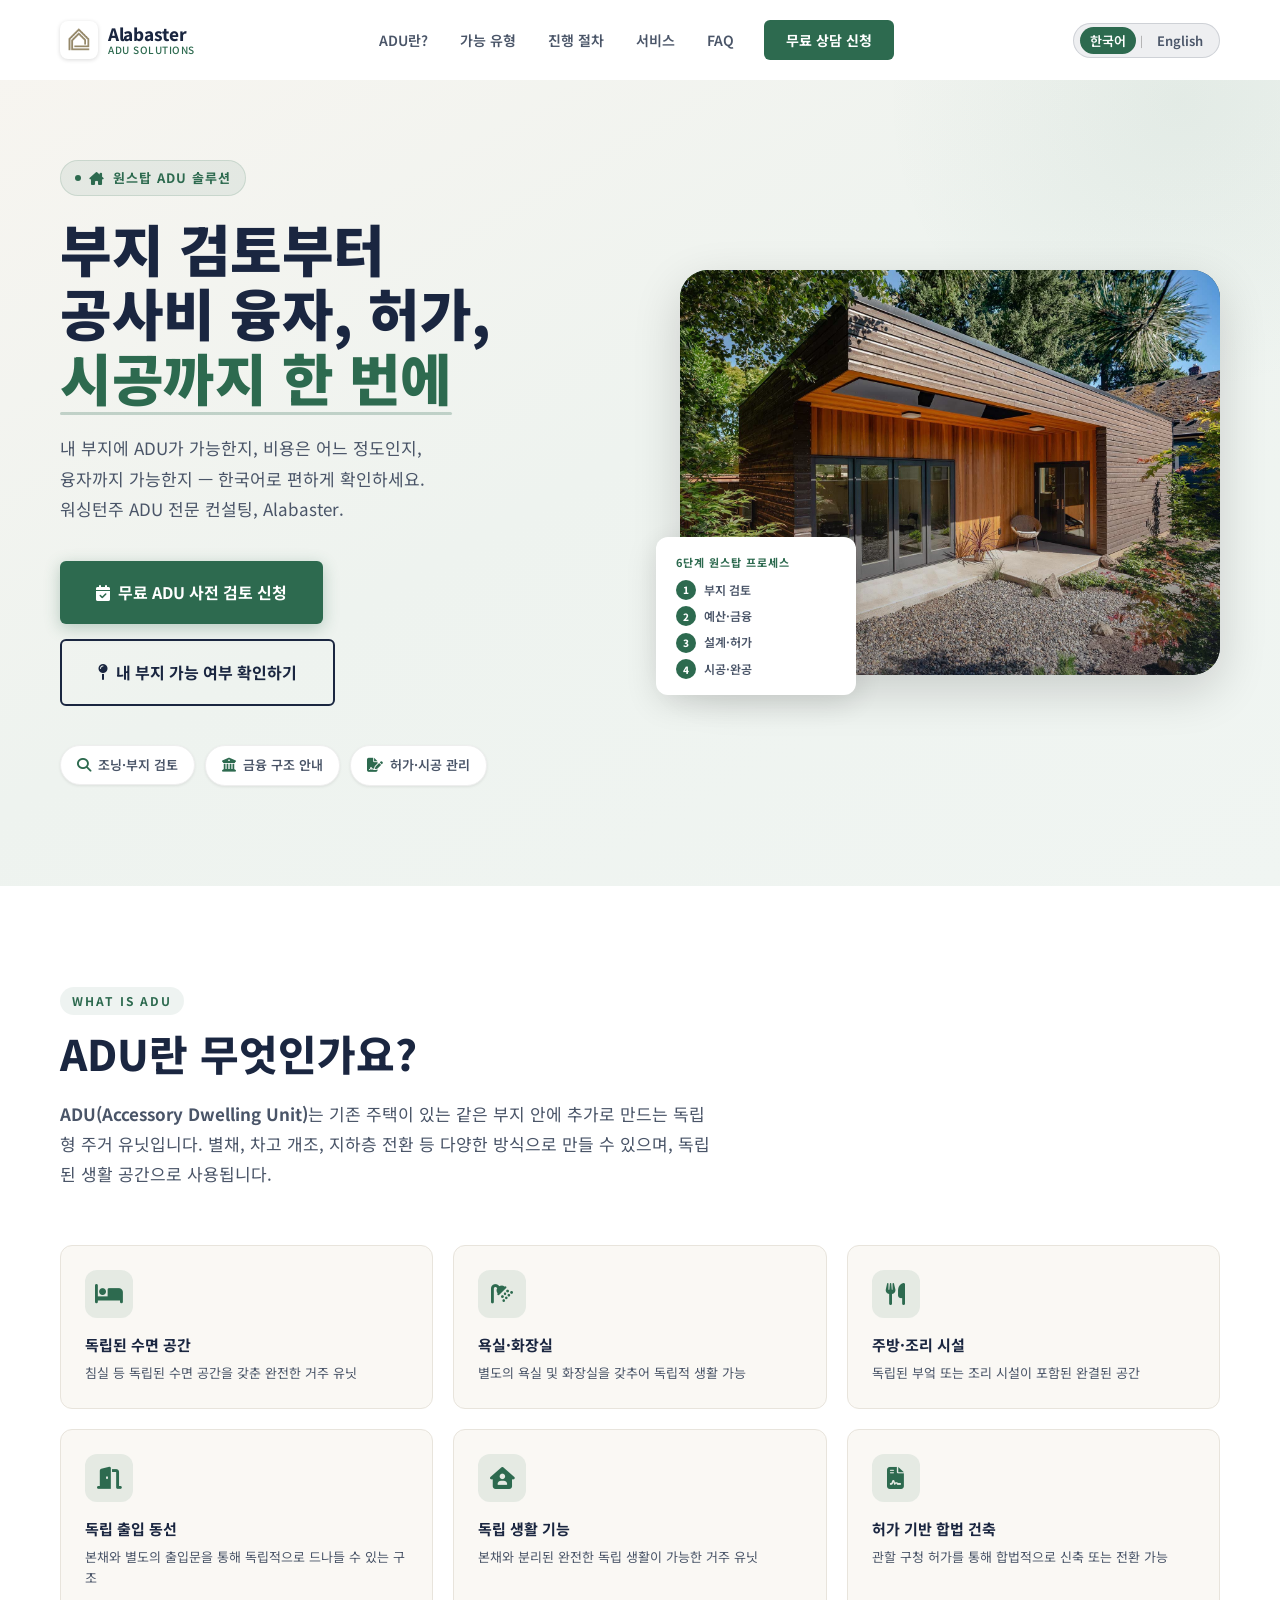
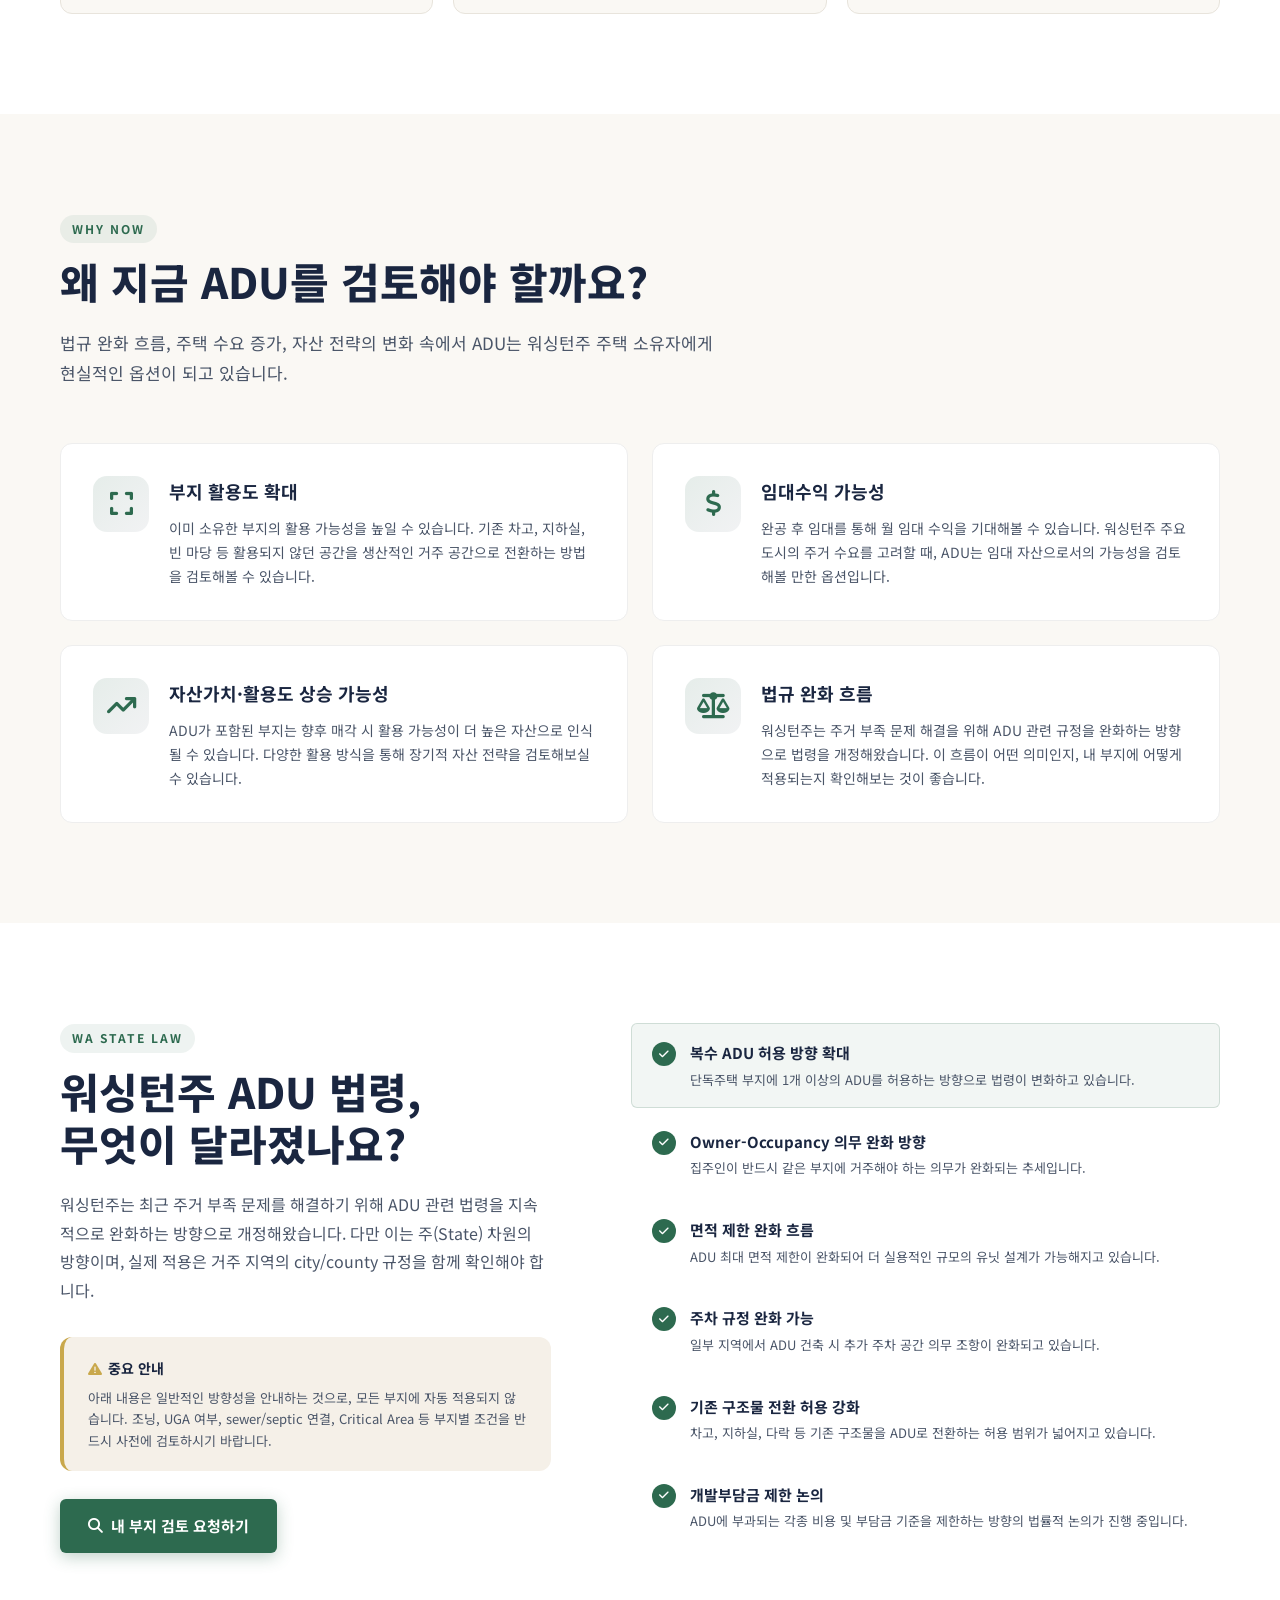
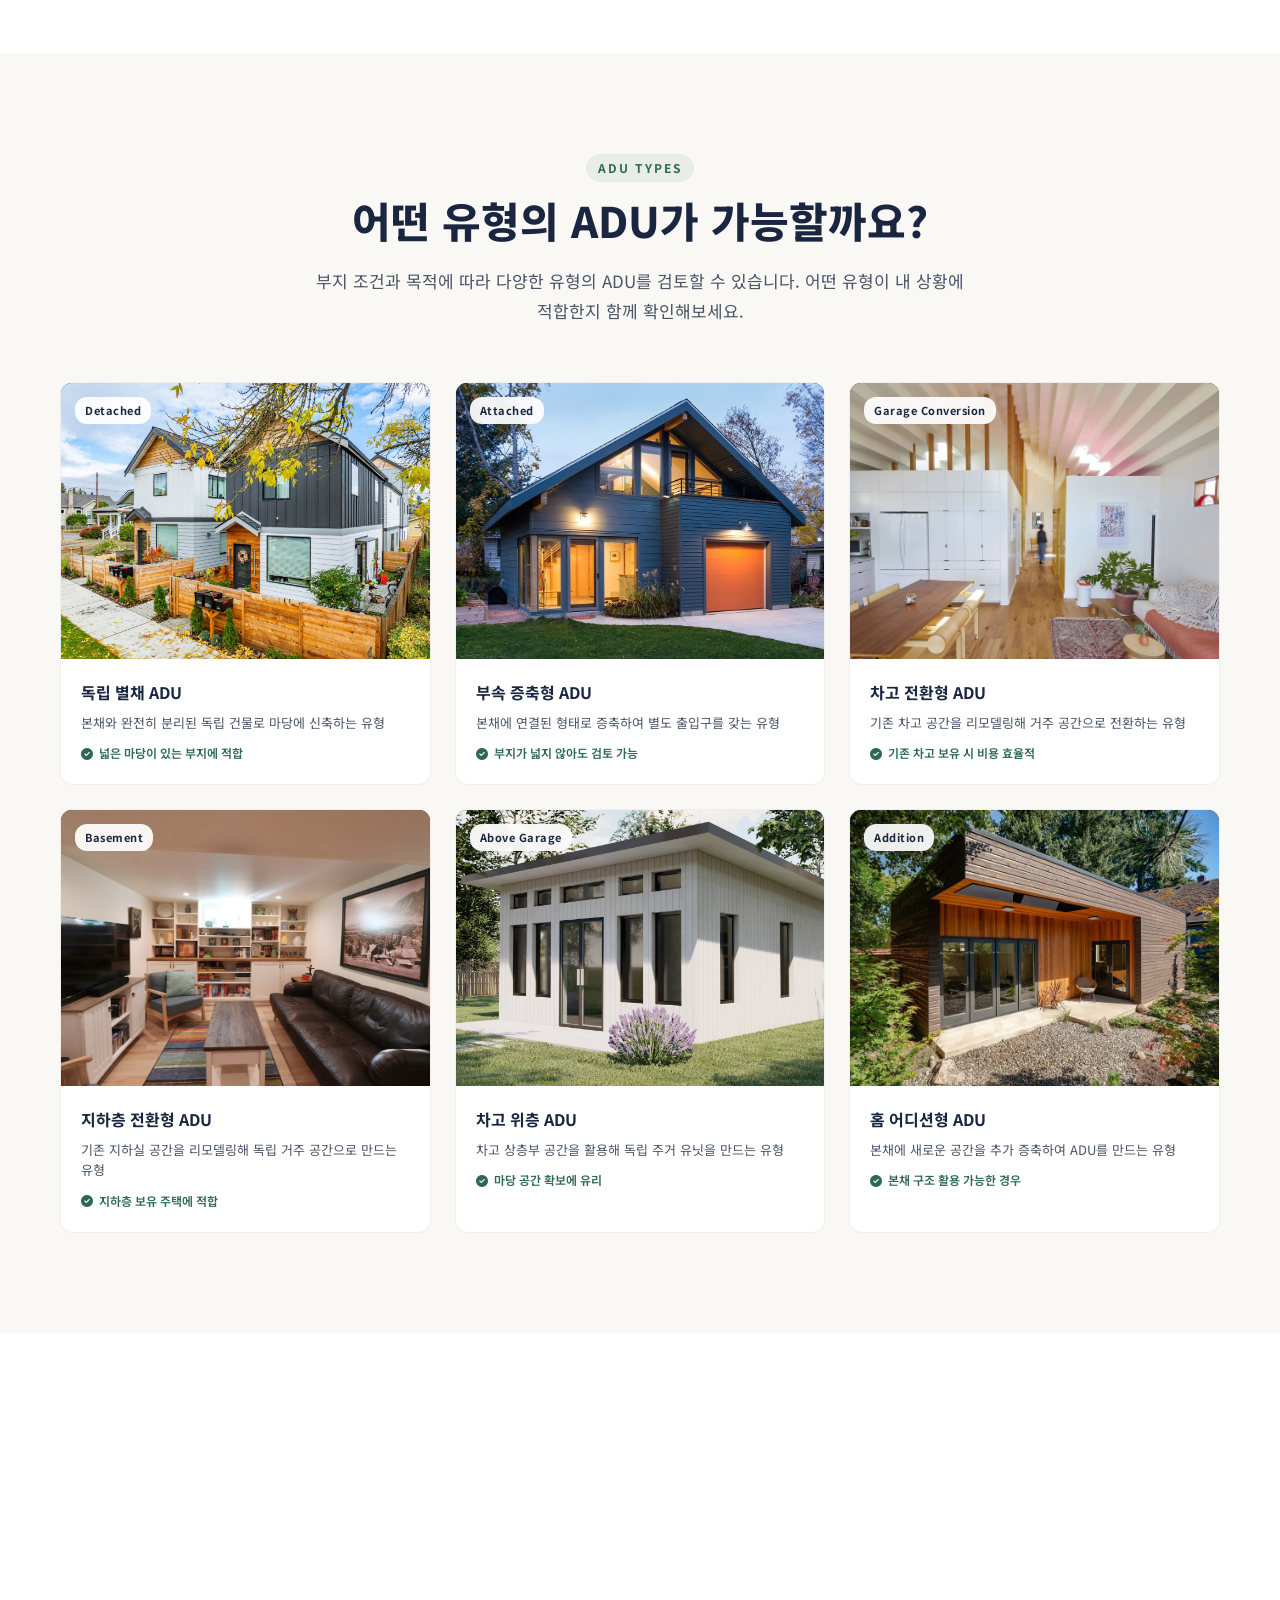
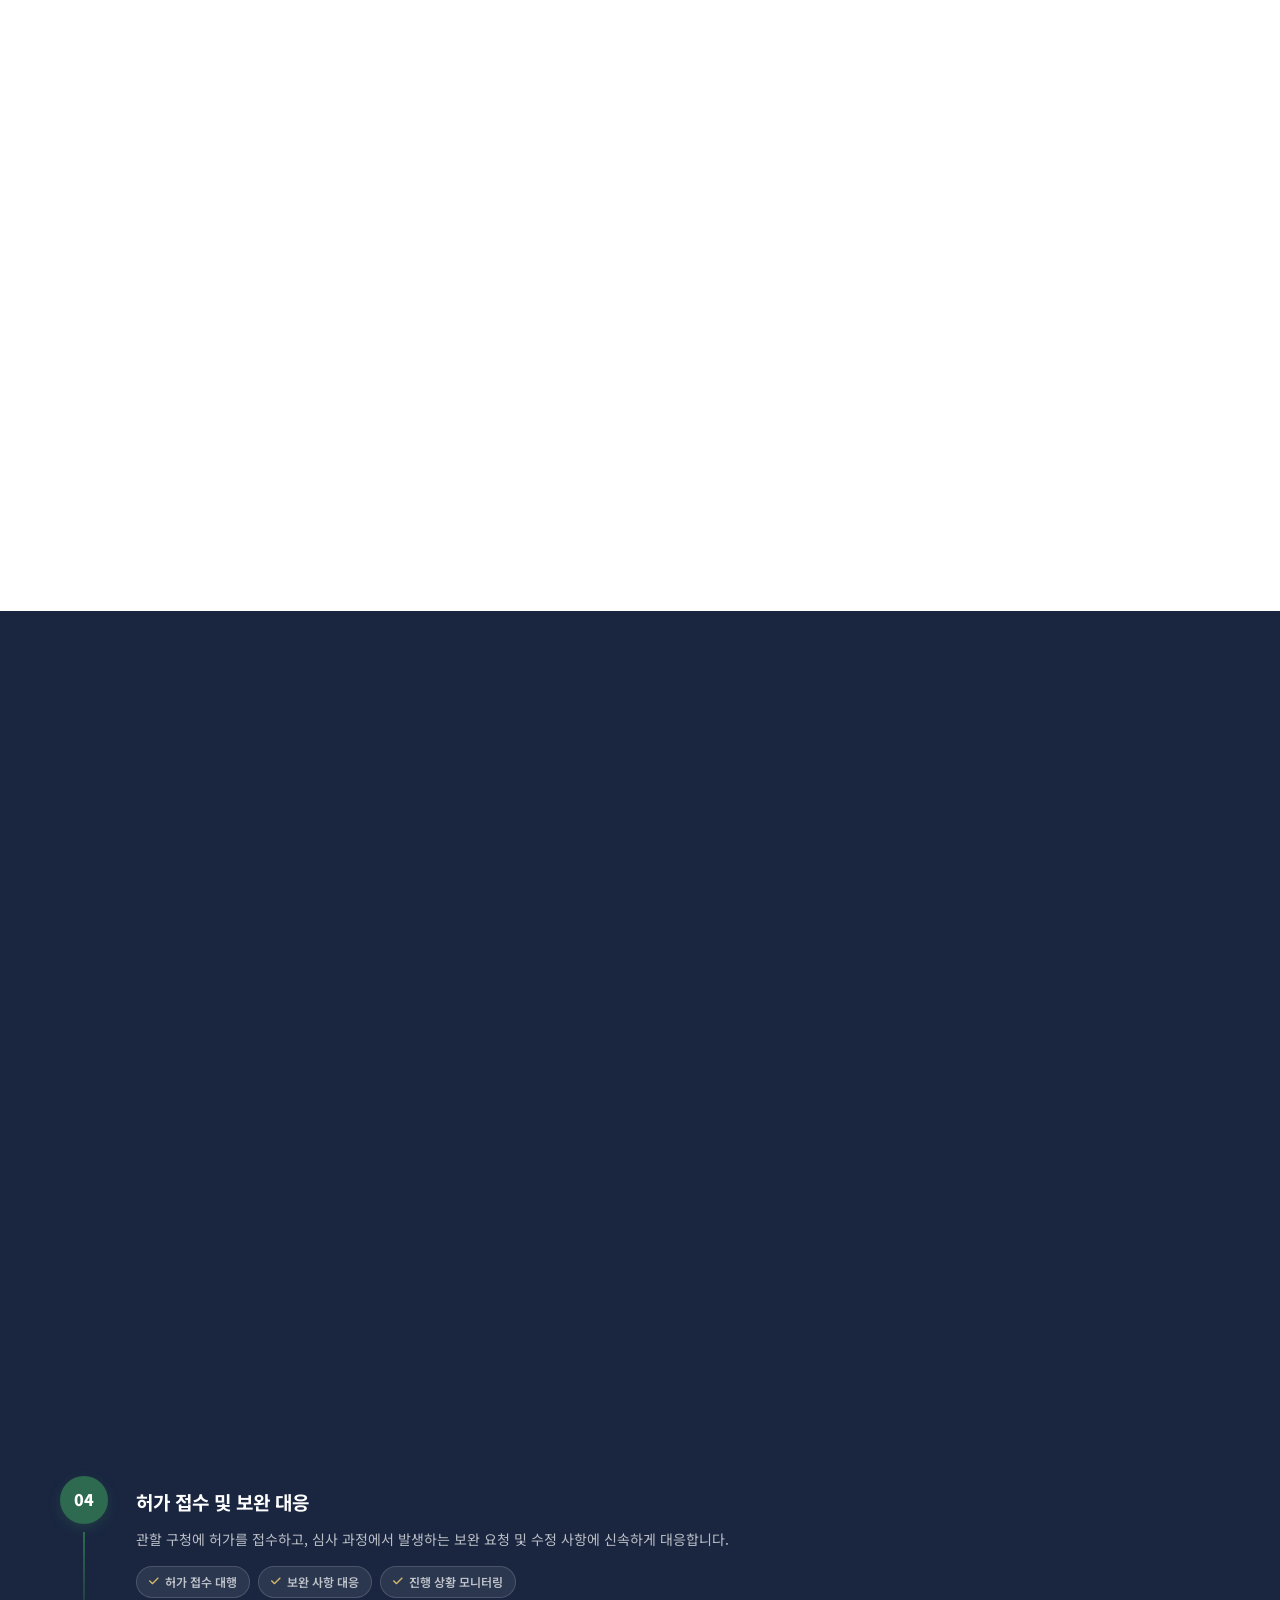
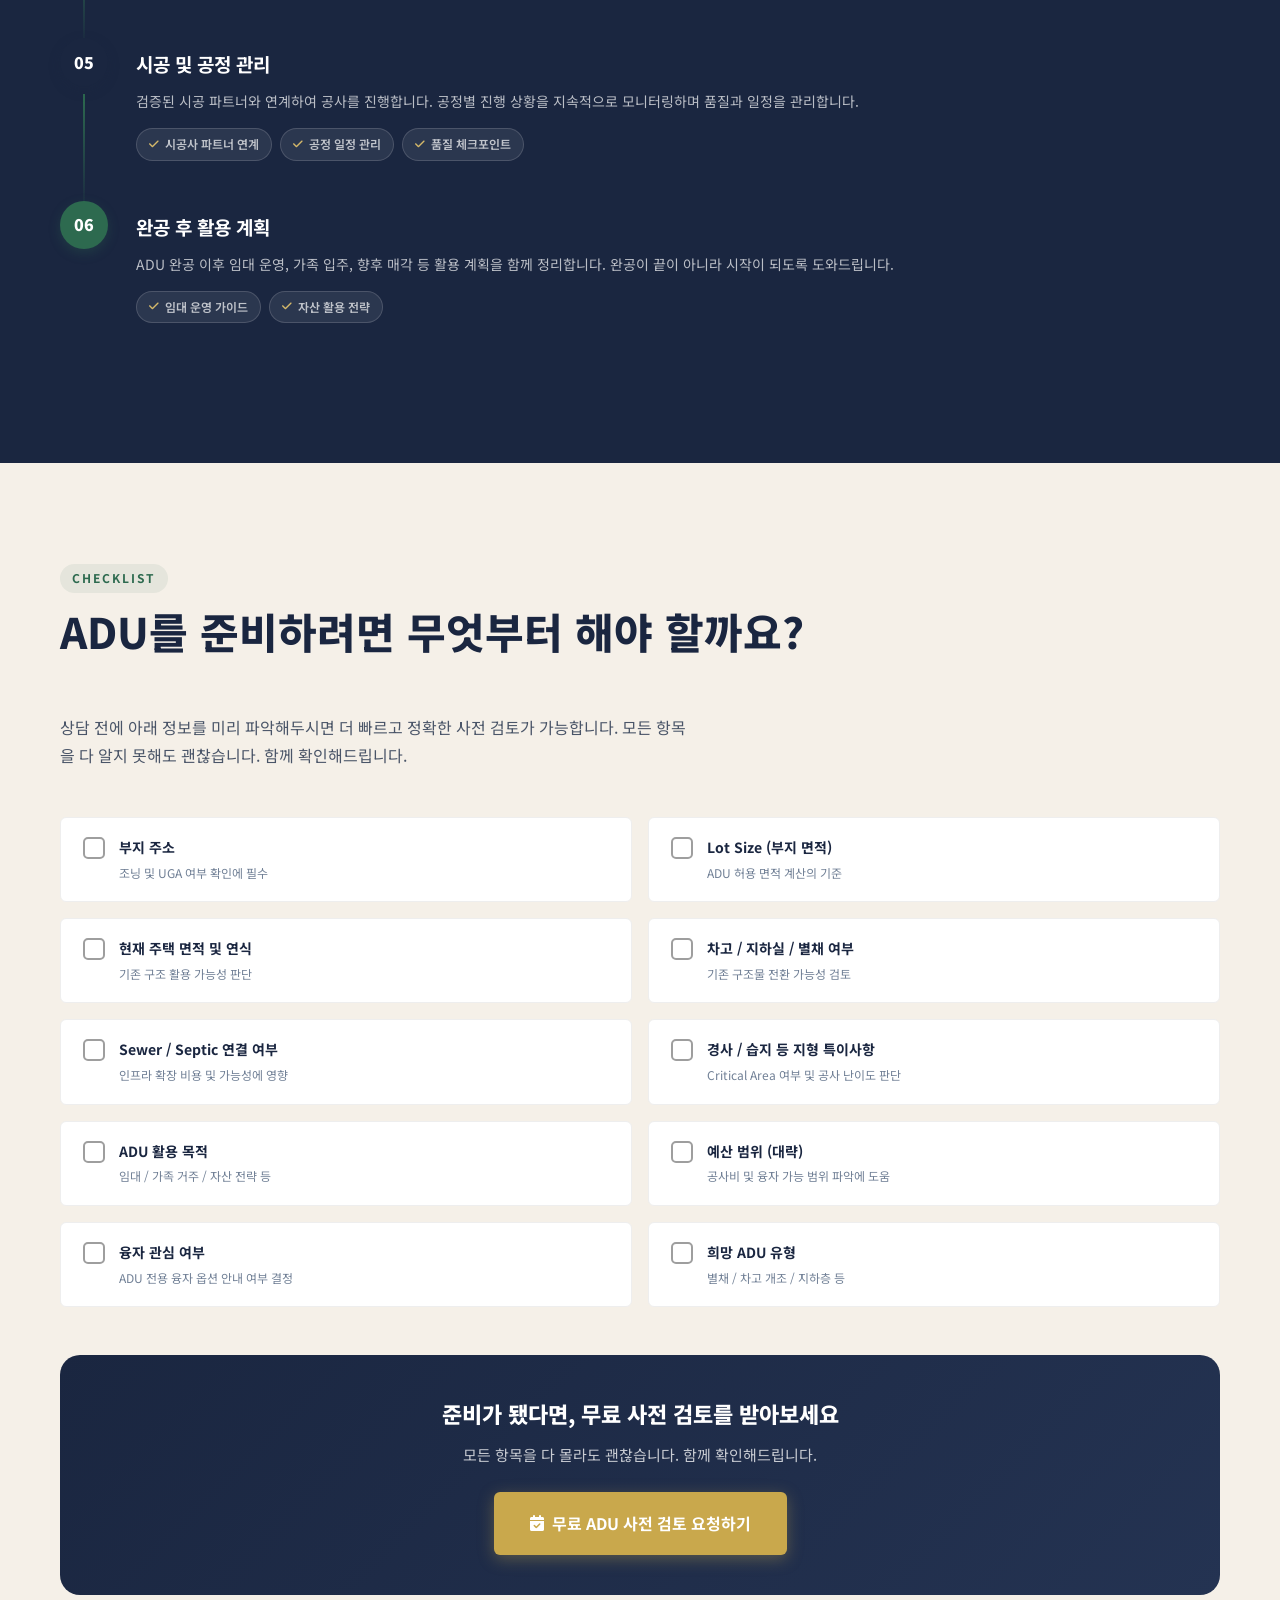
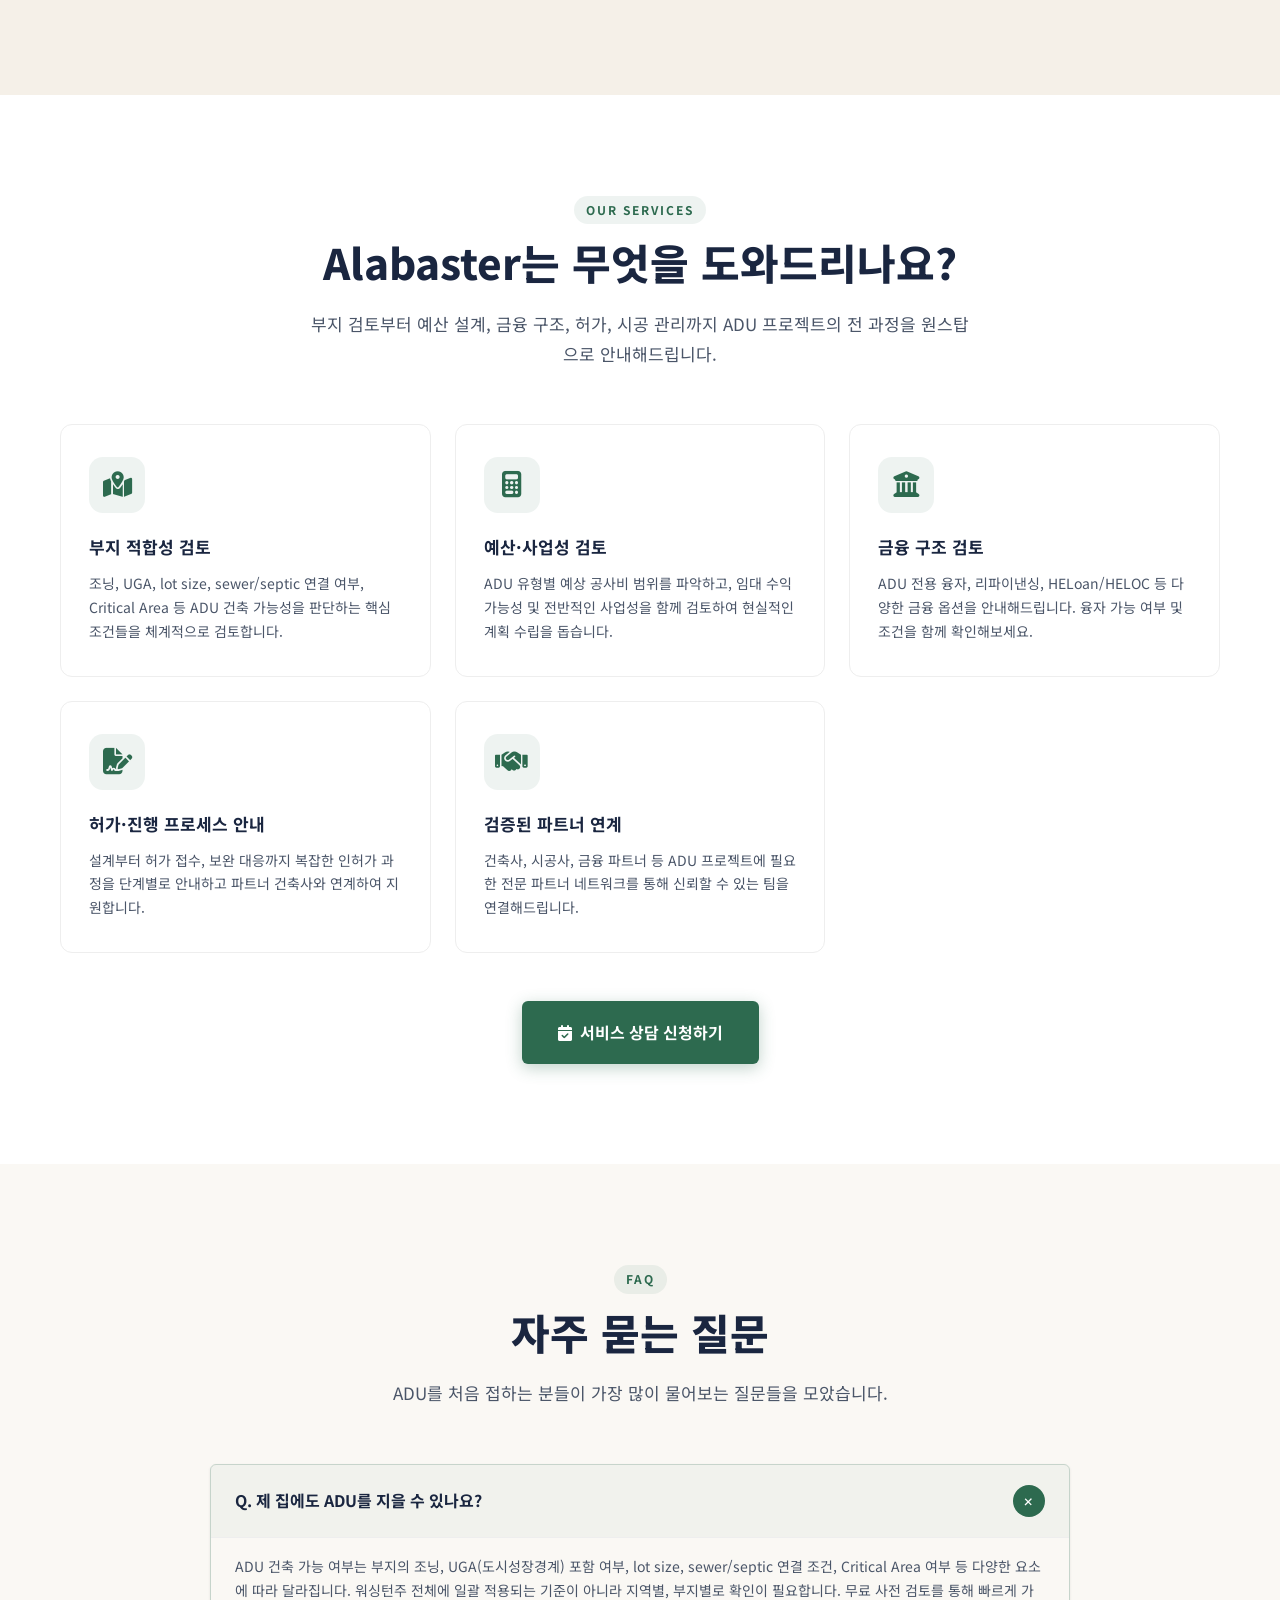
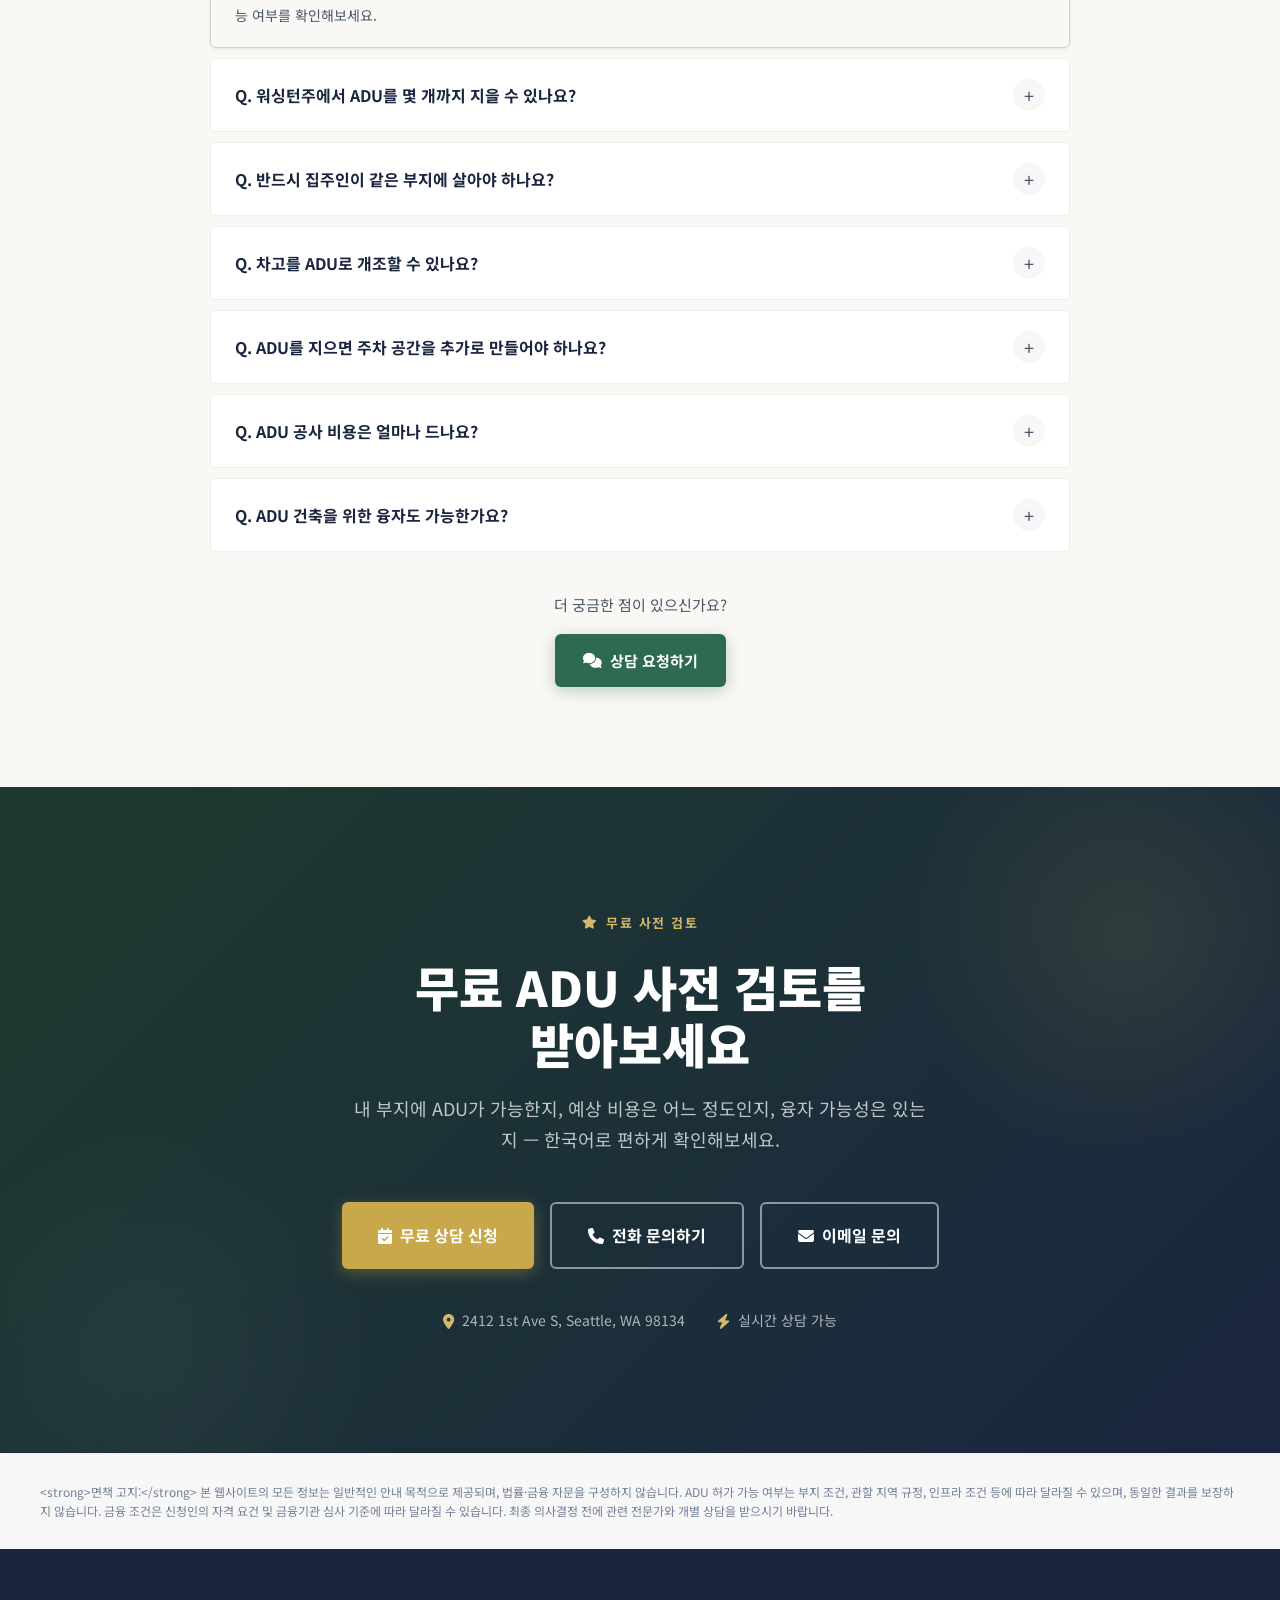
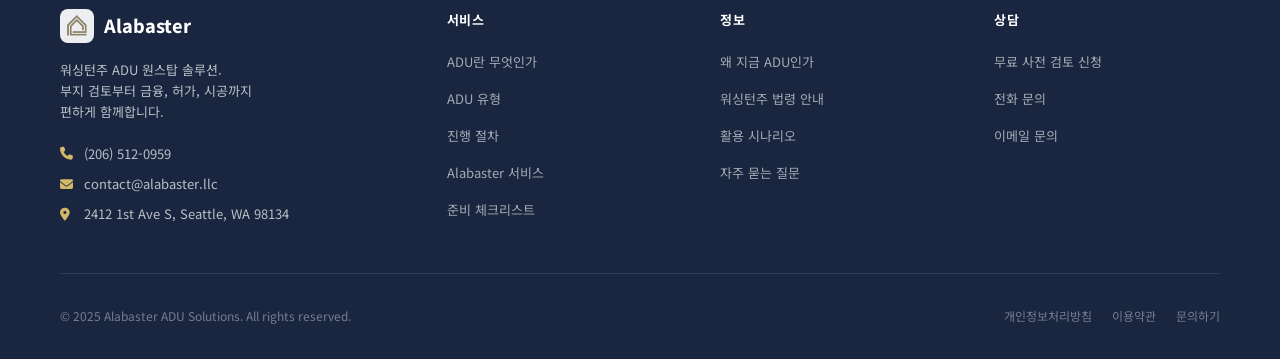
==== commit dea39f0a: "Remove admin assets from public Pages site" ====
--- a/alabaster-site/index.html
+++ b/alabaster-site/index.html
@@ -1191,7 +1191,6 @@
         <a href="#" class="footer-legal-link" data-i18n="footer.privacy">개인정보처리방침</a>
         <a href="#" class="footer-legal-link" data-i18n="footer.terms">이용약관</a>
         <a href="#contact" class="footer-legal-link open-modal" data-i18n="footer.contact">문의하기</a>
-        <a href="admin.html" class="footer-legal-link" style="color:rgba(255,255,255,0.55);font-size:12px;border:1px solid rgba(255,255,255,0.25);padding:3px 10px;border-radius:4px;">🔒 관리자</a>
       </div>
     </div>
   </div>
@@ -1217,11 +1216,11 @@
       <div class="form-row">
         <div class="form-group">
           <label class="form-label" for="name"><span data-i18n="modal.name">이름</span> <span class="required">*</span></label>
-          <input type="text" id="name" class="form-input" placeholder="홍길동" required />
+          <input type="text" id="name" class="form-input" placeholder="이름" required />
         </div>
         <div class="form-group">
           <label class="form-label" for="phone"><span data-i18n="modal.phone">연락처</span> <span class="required">*</span></label>
-          <input type="tel" id="phone" class="form-input" placeholder="(206) 512-0959" required />
+          <input type="tel" id="phone" class="form-input" placeholder="연락처" required />
         </div>
       </div>
 
